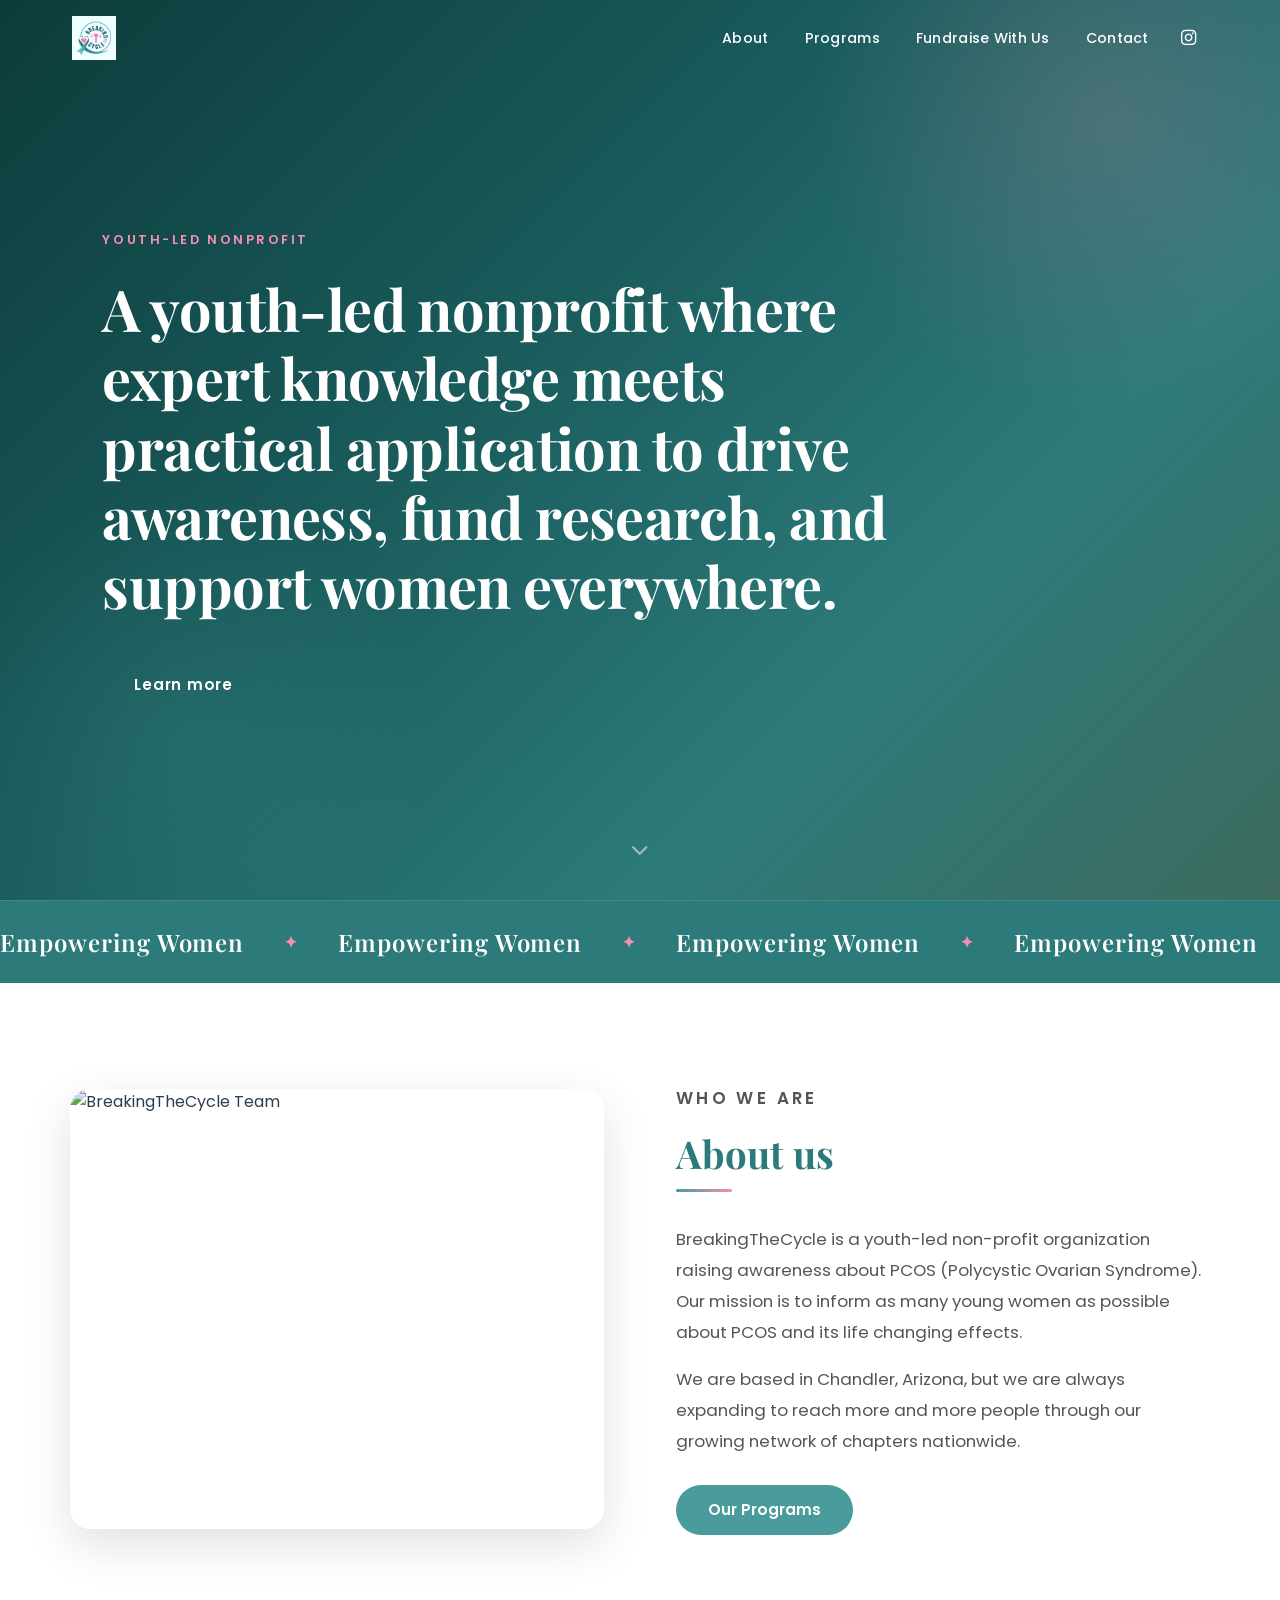
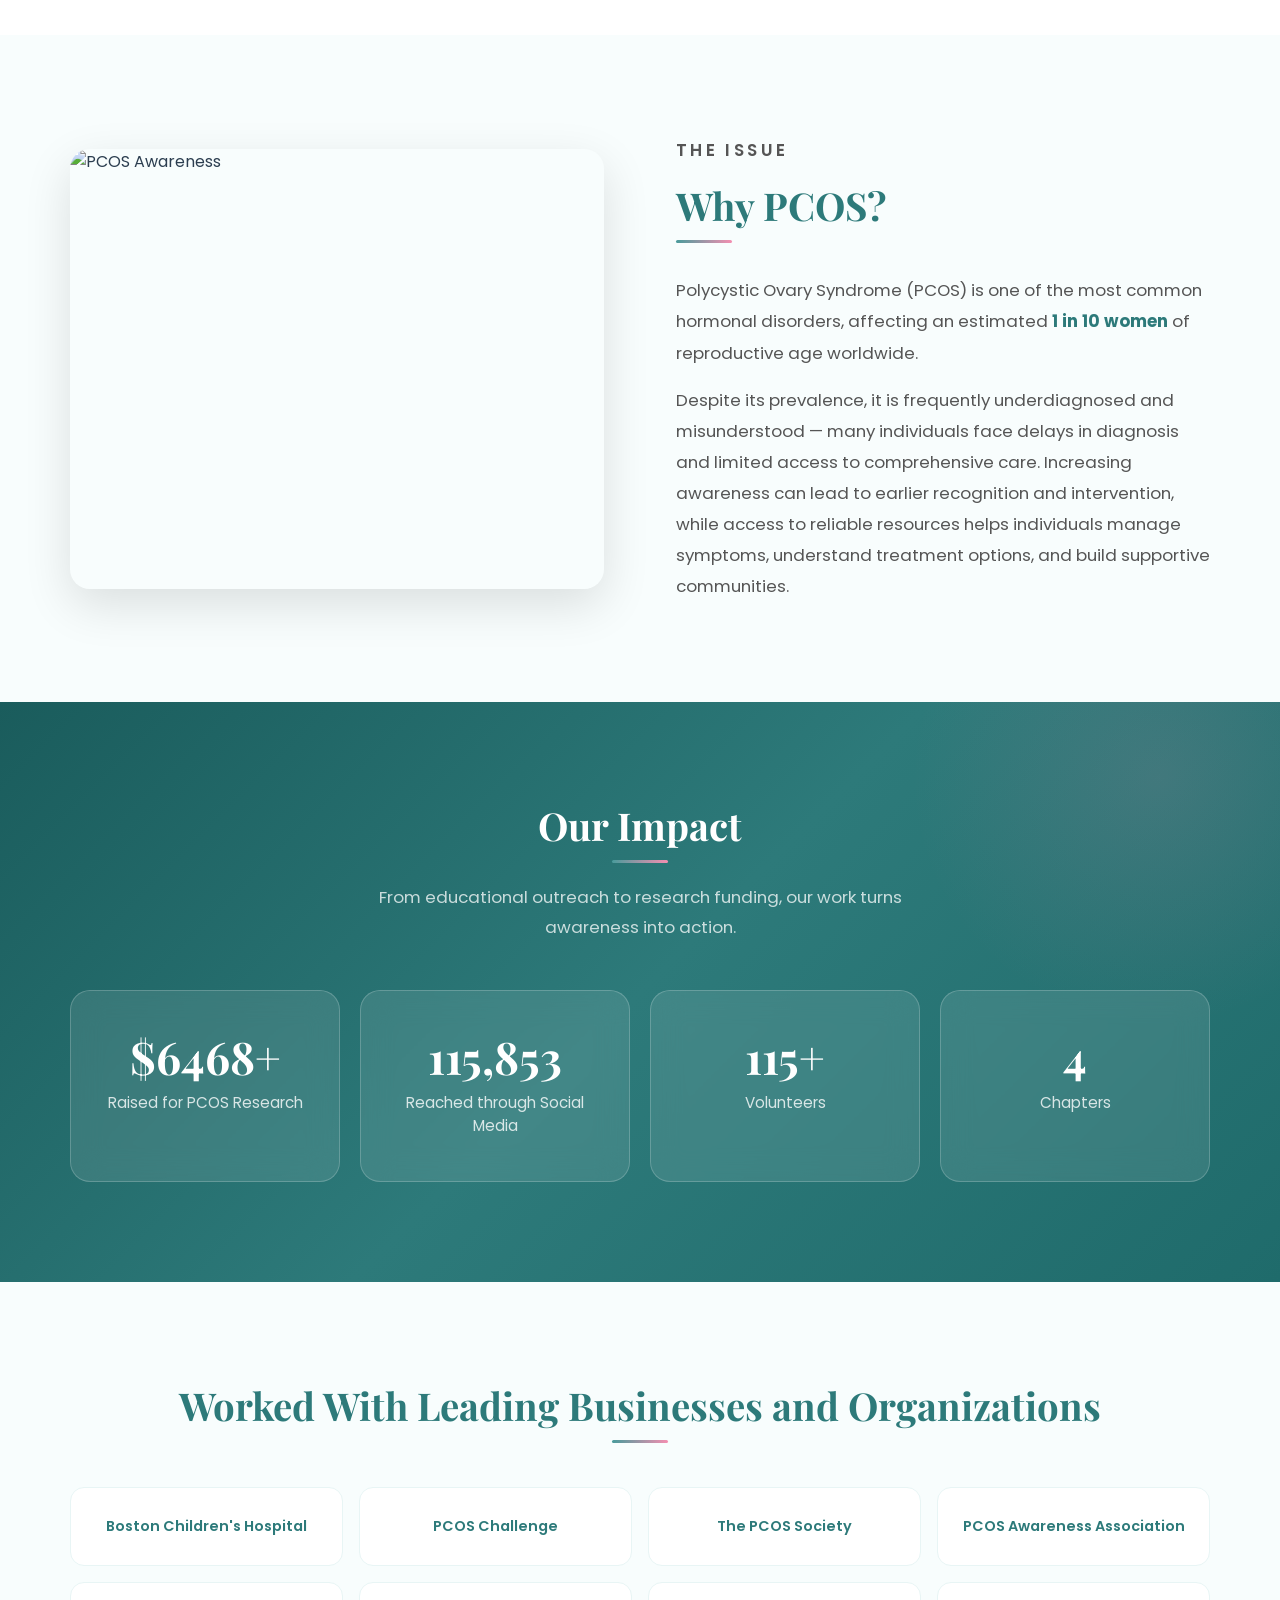
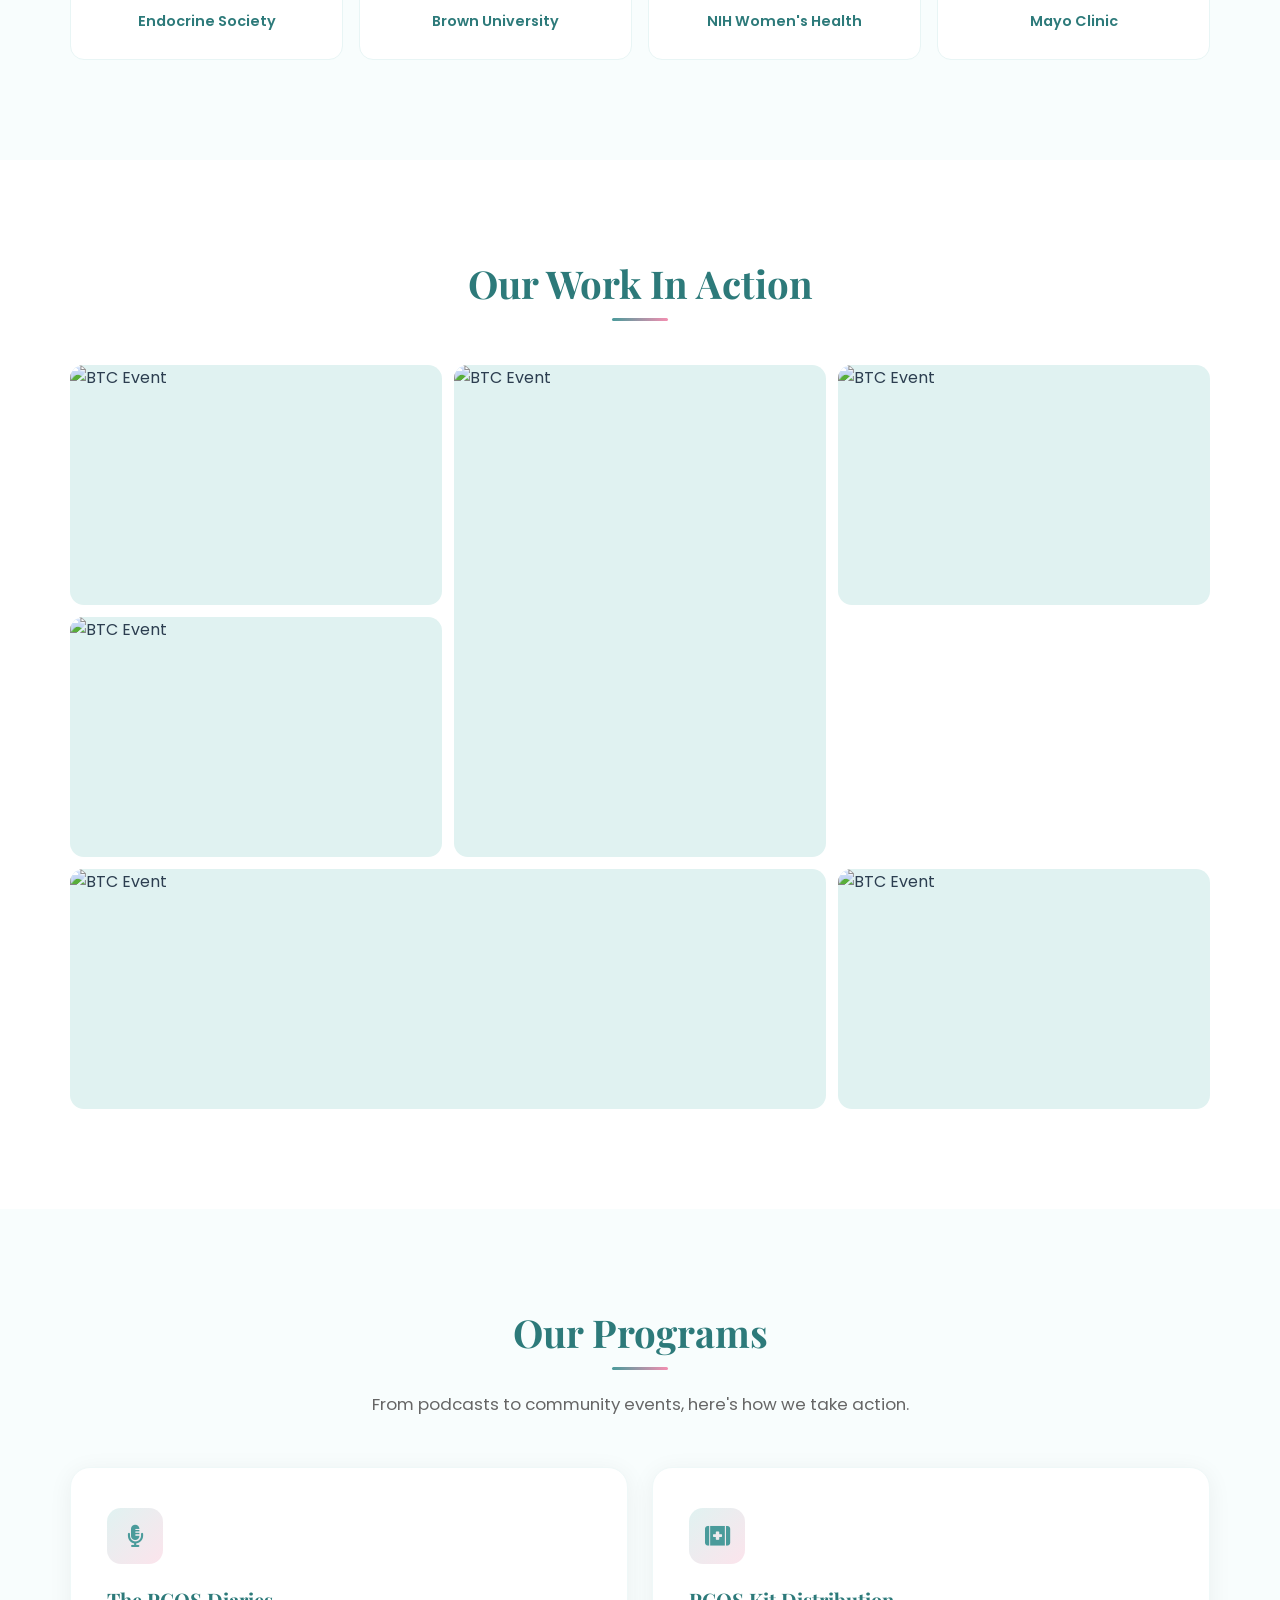
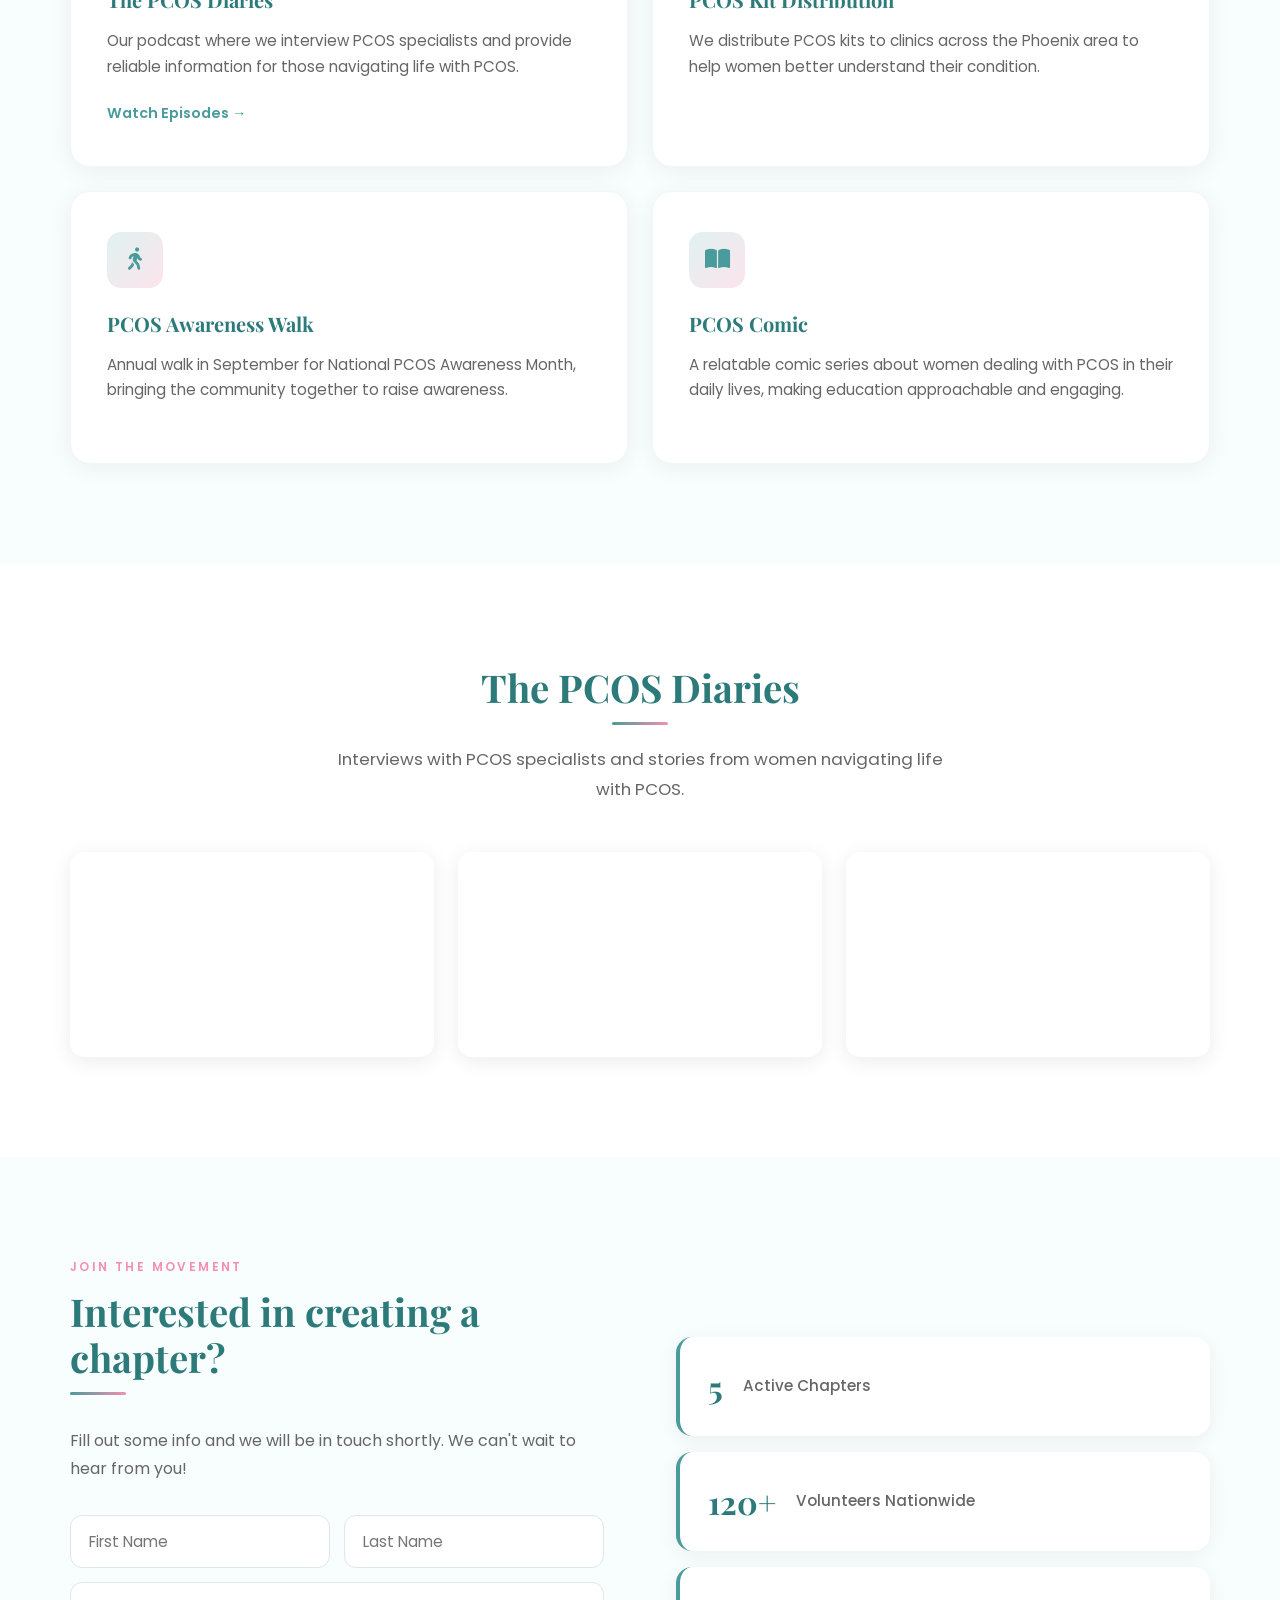
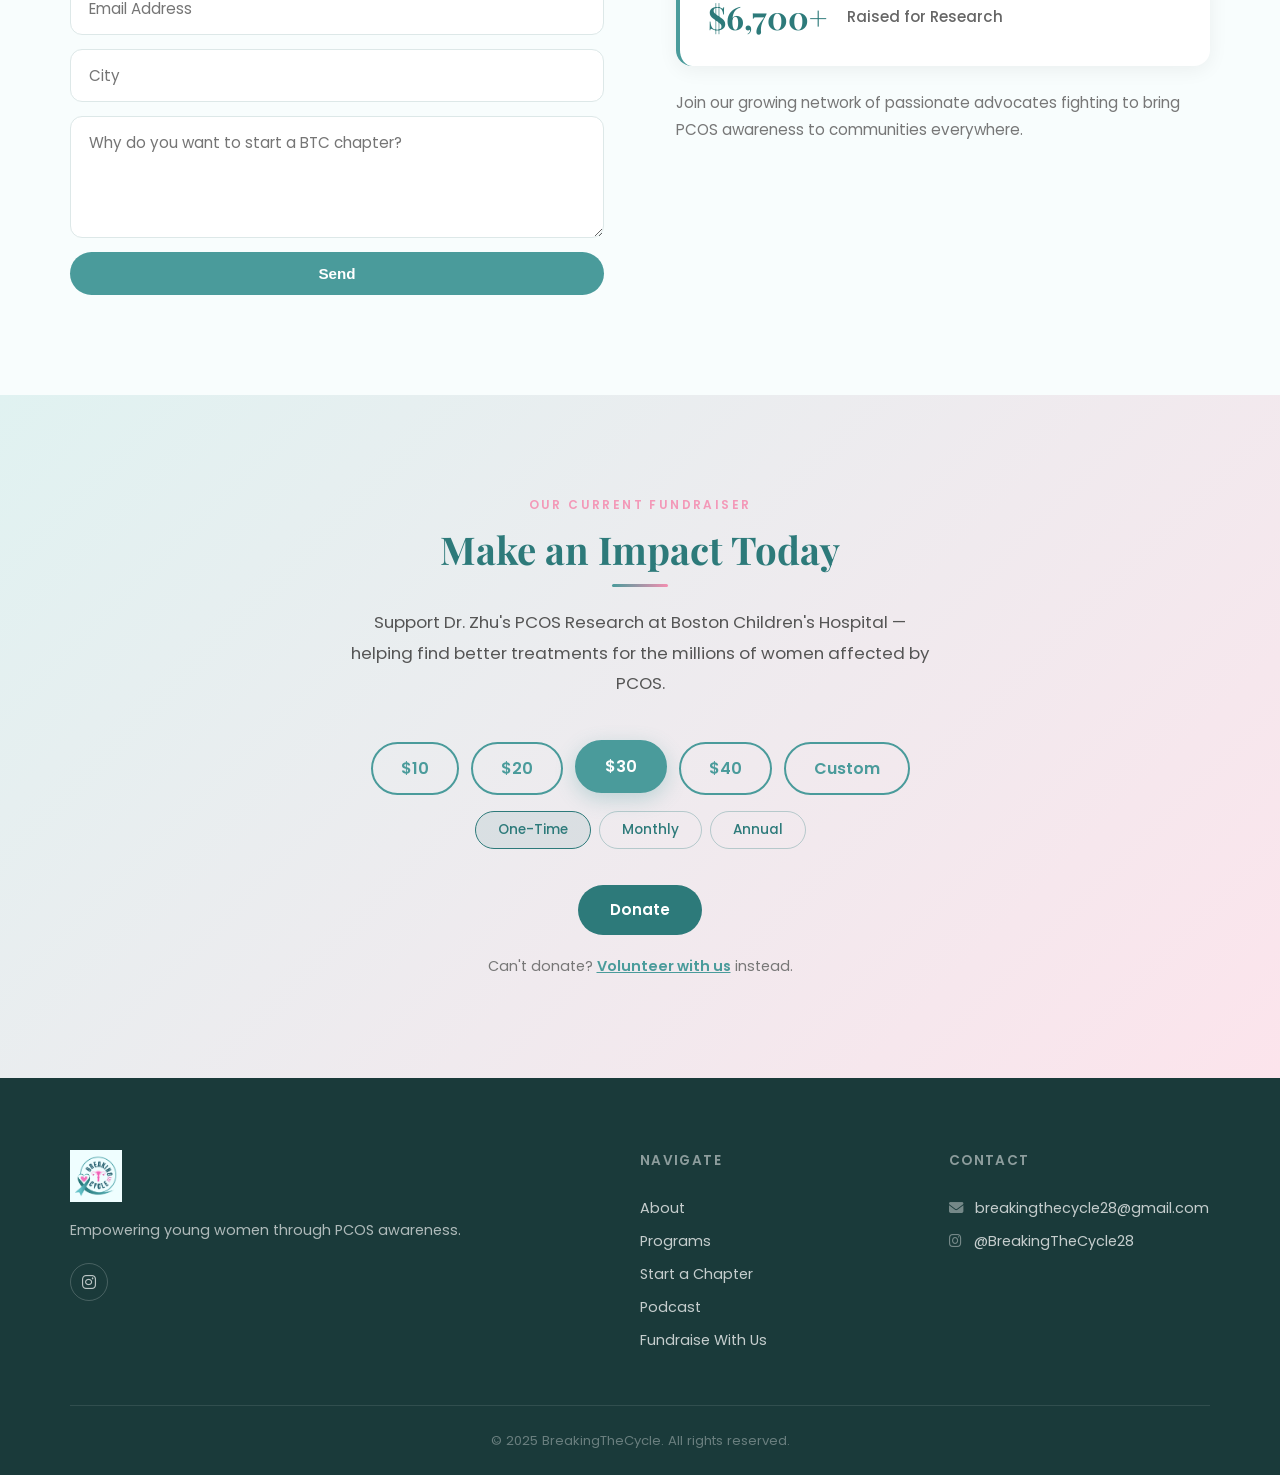
==== index.html @ b0141e6f "Add files via upload" ====
<!DOCTYPE html>
<html lang="en">
<head>
    <meta charset="utf-8">
    <meta name="viewport" content="width=device-width, initial-scale=1.0">
    <title>BreakingTheCycle | PCOS Awareness Nonprofit</title>
    <link rel="stylesheet" href="style.css">
    <link href="https://fonts.googleapis.com/css2?family=Poppins:wght@300;400;500;600;700&family=Playfair+Display:ital,wght@0,400;0,600;0,700;1,400&display=swap" rel="stylesheet">
    <link rel="stylesheet" href="https://cdnjs.cloudflare.com/ajax/libs/font-awesome/6.5.0/css/all.min.css">
</head>

<body>

    <!-- Navigation -->
    <nav class="navbar" id="navbar">
        <div class="nav-container">
            <a href="#home" class="nav-logo">
                <img src="logo.png" alt="BreakingTheCycle Logo">
            </a>
            <button class="hamburger" id="hamburger" aria-label="Toggle navigation">
                <span></span>
                <span></span>
                <span></span>
            </button>
            <ul class="nav-menu" id="nav-menu">
                <li><a href="#about" class="nav-link">About</a></li>
                <li><a href="#programs" class="nav-link">Programs</a></li>
                <li><a href="#donate" class="nav-link">Fundraise With Us</a></li>
                <li><a href="#contact" class="nav-link">Contact</a></li>
                <li><a href="https://www.instagram.com/breakingthecycle28" target="_blank" rel="noopener" class="nav-link nav-icon-link"><i class="fa-brands fa-instagram"></i></a></li>
            </ul>
        </div>
    </nav>

    <!-- Hero Section -->
    <section id="home" class="hero">
        <div class="hero-overlay"></div>
        <div class="hero-content">
            <p class="hero-eyebrow">Youth-Led Nonprofit</p>
            <h1 class="hero-headline">A youth-led nonprofit where expert knowledge meets practical application to drive awareness, fund research, and support women everywhere.</h1>
            <a href="#about" class="btn btn-hero">Learn more</a>
        </div>
        <div class="hero-scroll-indicator">
            <i class="fa-solid fa-chevron-down"></i>
        </div>
    </section>

    <!-- Marquee -->
    <div class="marquee-section">
        <div class="marquee-track">
            <span>Empowering Women</span>
            <span class="marquee-dot">✦</span>
            <span>Empowering Women</span>
            <span class="marquee-dot">✦</span>
            <span>Empowering Women</span>
            <span class="marquee-dot">✦</span>
            <span>Empowering Women</span>
            <span class="marquee-dot">✦</span>
            <span>Empowering Women</span>
            <span class="marquee-dot">✦</span>
            <span>Empowering Women</span>
            <span class="marquee-dot">✦</span>
            <!-- Duplicate for seamless loop -->
            <span aria-hidden="true">Empowering Women</span>
            <span class="marquee-dot" aria-hidden="true">✦</span>
            <span aria-hidden="true">Empowering Women</span>
            <span class="marquee-dot" aria-hidden="true">✦</span>
            <span aria-hidden="true">Empowering Women</span>
            <span class="marquee-dot" aria-hidden="true">✦</span>
            <span aria-hidden="true">Empowering Women</span>
            <span class="marquee-dot" aria-hidden="true">✦</span>
            <span aria-hidden="true">Empowering Women</span>
            <span class="marquee-dot" aria-hidden="true">✦</span>
            <span aria-hidden="true">Empowering Women</span>
            <span class="marquee-dot" aria-hidden="true">✦</span>
        </div>
    </div>

    <!-- About Section -->
    <section id="about" class="section two-col-section">
        <div class="section-container">
            <div class="two-col-grid">
                <div class="two-col-image">
                    <img src="stbl.jpg" alt="BreakingTheCycle Team">
                </div>
                <div class="two-col-text">
                    <p class="section-eyebrow">Who We Are</p>
                    <h2 class="section-title left-align">About us</h2>
                    <div class="section-line left-align"></div>
                    <p>BreakingTheCycle is a youth-led non-profit organization raising awareness about PCOS (Polycystic Ovarian Syndrome). Our mission is to inform as many young women as possible about PCOS and its life changing effects.</p>
                    <p>We are based in Chandler, Arizona, but we are always expanding to reach more and more people through our growing network of chapters nationwide.</p>
                    <a href="#programs" class="btn btn-primary" style="margin-top: 28px; display: inline-block;">Our Programs</a>
                </div>
            </div>
        </div>
    </section>

    <!-- Why PCOS Section -->
    <section id="why-pcos" class="section two-col-section section-alt">
        <div class="section-container">
            <div class="two-col-grid reverse">
                <div class="two-col-text">
                    <p class="section-eyebrow">The Issue</p>
                    <h2 class="section-title left-align">Why PCOS?</h2>
                    <div class="section-line left-align"></div>
                    <p>Polycystic Ovary Syndrome (PCOS) is one of the most common hormonal disorders, affecting an estimated <strong>1 in 10 women</strong> of reproductive age worldwide.</p>
                    <p>Despite its prevalence, it is frequently underdiagnosed and misunderstood — many individuals face delays in diagnosis and limited access to comprehensive care. Increasing awareness can lead to earlier recognition and intervention, while access to reliable resources helps individuals manage symptoms, understand treatment options, and build supportive communities.</p>
                </div>
                <div class="two-col-image">
                    <img src="stbl.jpg" alt="PCOS Awareness">
                </div>
            </div>
        </div>
    </section>

    <!-- Impact Section -->
    <section id="impact" class="section impact-section">
        <div class="section-container">
            <h2 class="section-title">Our Impact</h2>
            <div class="section-line"></div>
            <p class="section-subtitle">From educational outreach to research funding, our work turns awareness into action.</p>
            <div class="impact-grid">
                <div class="impact-card">
                    <div class="impact-number" data-target="6700" data-prefix="$" data-suffix="+">$0+</div>
                    <p>Raised for PCOS Research</p>
                </div>
                <div class="impact-card">
                    <div class="impact-number" data-target="120000" data-comma="true">0</div>
                    <p>Reached through Social Media</p>
                </div>
                <div class="impact-card">
                    <div class="impact-number" data-target="120" data-suffix="+">0+</div>
                    <p>Volunteers</p>
                </div>
                <div class="impact-card">
                    <div class="impact-number" data-target="5">0</div>
                    <p>Chapters</p>
                </div>
            </div>
        </div>
    </section>

    <!-- Partners Section -->
    <section id="partners" class="section section-alt">
        <div class="section-container">
            <h2 class="section-title">Worked With Leading Businesses and Organizations</h2>
            <div class="section-line"></div>
            <div class="partners-grid">
                <div class="partner-card">Boston Children's Hospital</div>
                <div class="partner-card">PCOS Challenge</div>
                <div class="partner-card">The PCOS Society</div>
                <div class="partner-card">PCOS Awareness Association</div>
                <div class="partner-card">Endocrine Society</div>
                <div class="partner-card">Brown University</div>
                <div class="partner-card">NIH Women's Health</div>
                <div class="partner-card">Mayo Clinic</div>
            </div>
        </div>
    </section>

    <!-- Gallery Section -->
    <section id="gallery" class="section">
        <div class="section-container">
            <h2 class="section-title">Our Work In Action</h2>
            <div class="section-line"></div>
            <div class="gallery-grid">
                <div class="gallery-item"><img src="stbl.jpg" alt="BTC Event"></div>
                <div class="gallery-item tall"><img src="stbl.jpg" alt="BTC Event"></div>
                <div class="gallery-item"><img src="stbl.jpg" alt="BTC Event"></div>
                <div class="gallery-item"><img src="stbl.jpg" alt="BTC Event"></div>
                <div class="gallery-item wide"><img src="stbl.jpg" alt="BTC Event"></div>
                <div class="gallery-item"><img src="stbl.jpg" alt="BTC Event"></div>
            </div>
        </div>
    </section>

    <!-- Programs Section -->
    <section id="programs" class="section section-alt">
        <div class="section-container">
            <h2 class="section-title">Our Programs</h2>
            <div class="section-line"></div>
            <p class="section-subtitle">From podcasts to community events, here's how we take action.</p>
            <div class="programs-grid">
                <div class="program-card">
                    <div class="program-icon"><i class="fa-solid fa-microphone-lines"></i></div>
                    <h3>The PCOS Diaries</h3>
                    <p>Our podcast where we interview PCOS specialists and provide reliable information for those navigating life with PCOS.</p>
                    <a href="#podcast" class="program-link">Watch Episodes →</a>
                </div>
                <div class="program-card">
                    <div class="program-icon"><i class="fa-solid fa-kit-medical"></i></div>
                    <h3>PCOS Kit Distribution</h3>
                    <p>We distribute PCOS kits to clinics across the Phoenix area to help women better understand their condition.</p>
                </div>
                <div class="program-card">
                    <div class="program-icon"><i class="fa-solid fa-person-walking"></i></div>
                    <h3>PCOS Awareness Walk</h3>
                    <p>Annual walk in September for National PCOS Awareness Month, bringing the community together to raise awareness.</p>
                </div>
                <div class="program-card">
                    <div class="program-icon"><i class="fa-solid fa-book-open"></i></div>
                    <h3>PCOS Comic</h3>
                    <p>A relatable comic series about women dealing with PCOS in their daily lives, making education approachable and engaging.</p>
                </div>
            </div>
        </div>
    </section>

    <!-- Podcast Section -->
    <section id="podcast" class="section">
        <div class="section-container">
            <h2 class="section-title">The PCOS Diaries</h2>
            <div class="section-line"></div>
            <p class="section-subtitle">Interviews with PCOS specialists and stories from women navigating life with PCOS.</p>
            <div class="podcast-grid">
                <div class="podcast-card">
                    <iframe src="https://www.youtube.com/embed/5lDBDg7c888" title="PCOS Diaries Episode 1" allow="accelerometer; autoplay; clipboard-write; encrypted-media; gyroscope; picture-in-picture" allowfullscreen></iframe>
                </div>
                <div class="podcast-card">
                    <iframe src="https://www.youtube.com/embed/5c15yQ5N_NQ" title="PCOS Diaries Episode 2" allow="accelerometer; autoplay; clipboard-write; encrypted-media; gyroscope; picture-in-picture" allowfullscreen></iframe>
                </div>
                <div class="podcast-card">
                    <iframe src="https://www.youtube.com/embed/fNRErykeidM" title="PCOS Diaries Episode 3" allow="accelerometer; autoplay; clipboard-write; encrypted-media; gyroscope; picture-in-picture" allowfullscreen></iframe>
                </div>
            </div>
        </div>
    </section>

    <!-- Chapter Signup Section -->
    <section id="chapters" class="section section-alt">
        <div class="section-container">
            <div class="chapter-grid">
                <div class="chapter-form-side">
                    <p class="section-eyebrow">Join the Movement</p>
                    <h2 class="section-title left-align">Interested in creating a chapter?</h2>
                    <div class="section-line left-align"></div>
                    <p class="chapter-sub">Fill out some info and we will be in touch shortly. We can't wait to hear from you!</p>
                    <form class="signup-form" id="chapter-form" onsubmit="handleFormSubmit(event)">
                        <div class="form-row">
                            <input type="text" placeholder="First Name" required>
                            <input type="text" placeholder="Last Name" required>
                        </div>
                        <input type="email" placeholder="Email Address" required>
                        <input type="text" placeholder="City" required>
                        <textarea placeholder="Why do you want to start a BTC chapter?" rows="4" required></textarea>
                        <button type="submit" class="btn btn-primary">Send</button>
                    </form>
                    <p class="form-success" id="form-success">Thank you! We'll be in touch soon.</p>
                </div>
                <div class="chapter-info-side">
                    <div class="chapter-stat-card">
                        <span class="chapter-num">5</span>
                        <span class="chapter-label">Active Chapters</span>
                    </div>
                    <div class="chapter-stat-card">
                        <span class="chapter-num">120+</span>
                        <span class="chapter-label">Volunteers Nationwide</span>
                    </div>
                    <div class="chapter-stat-card">
                        <span class="chapter-num">$6,700+</span>
                        <span class="chapter-label">Raised for Research</span>
                    </div>
                    <p class="chapter-desc">Join our growing network of passionate advocates fighting to bring PCOS awareness to communities everywhere.</p>
                </div>
            </div>
        </div>
    </section>

    <!-- Donate Section -->
    <section id="donate" class="section donate-section">
        <div class="section-container">
            <p class="section-eyebrow light">Our Current Fundraiser</p>
            <h2 class="section-title">Make an Impact Today</h2>
            <div class="section-line"></div>
            <p class="donate-text">Support Dr. Zhu's PCOS Research at Boston Children's Hospital — helping find better treatments for the millions of women affected by PCOS.</p>
            <div class="donate-amounts">
                <button class="amount-btn" onclick="selectAmount(this, 10)">$10</button>
                <button class="amount-btn" onclick="selectAmount(this, 20)">$20</button>
                <button class="amount-btn active" onclick="selectAmount(this, 30)">$30</button>
                <button class="amount-btn" onclick="selectAmount(this, 40)">$40</button>
                <button class="amount-btn" onclick="selectAmount(this, 'custom')">Custom</button>
            </div>
            <div class="donate-frequency">
                <button class="freq-btn active" onclick="selectFreq(this)">One-Time</button>
                <button class="freq-btn" onclick="selectFreq(this)">Monthly</button>
                <button class="freq-btn" onclick="selectFreq(this)">Annual</button>
            </div>
            <a href="mailto:breakingthecycle28@gmail.com?Subject=Donation%20Inquiry" class="btn btn-donate">Donate</a>
            <p class="donate-sub">Can't donate? <a href="mailto:breakingthecycle28@gmail.com?Subject=Volunteer%20Inquiry">Volunteer with us</a> instead.</p>
        </div>
    </section>

    <!-- Footer / Contact -->
    <footer class="footer" id="contact">
        <div class="footer-container">
            <div class="footer-brand">
                <img src="logo.png" alt="BreakingTheCycle Logo" class="footer-logo">
                <p>Empowering young women through PCOS awareness.</p>
                <div class="footer-social">
                    <a href="https://www.instagram.com/breakingthecycle28" target="_blank" rel="noopener" aria-label="Instagram"><i class="fa-brands fa-instagram"></i></a>
                </div>
            </div>
            <div class="footer-links">
                <h4>Navigate</h4>
                <a href="#about">About</a>
                <a href="#programs">Programs</a>
                <a href="#chapters">Start a Chapter</a>
                <a href="#podcast">Podcast</a>
                <a href="#donate">Fundraise With Us</a>
            </div>
            <div class="footer-contact">
                <h4>Contact</h4>
                <a href="mailto:breakingthecycle28@gmail.com"><i class="fa-solid fa-envelope"></i> breakingthecycle28@gmail.com</a>
                <a href="https://www.instagram.com/breakingthecycle28" target="_blank" rel="noopener"><i class="fa-brands fa-instagram"></i> @BreakingTheCycle28</a>
            </div>
        </div>
        <div class="footer-bottom">
            <p>&copy; 2025 BreakingTheCycle. All rights reserved.</p>
        </div>
    </footer>

    <script>
        // Mobile hamburger menu toggle
        const hamburger = document.getElementById('hamburger');
        const navMenu = document.getElementById('nav-menu');

        hamburger.addEventListener('click', () => {
            hamburger.classList.toggle('active');
            navMenu.classList.toggle('active');
        });

        document.querySelectorAll('.nav-link').forEach(link => {
            link.addEventListener('click', () => {
                hamburger.classList.remove('active');
                navMenu.classList.remove('active');
            });
        });

        // Sticky navbar on scroll
        window.addEventListener('scroll', () => {
            const navbar = document.getElementById('navbar');
            navbar.classList.toggle('scrolled', window.scrollY > 50);
        });

        // Smooth scroll
        document.querySelectorAll('a[href^="#"]').forEach(anchor => {
            anchor.addEventListener('click', function (e) {
                e.preventDefault();
                const target = document.querySelector(this.getAttribute('href'));
                if (target) target.scrollIntoView({ behavior: 'smooth', block: 'start' });
            });
        });

        // Scroll-reveal animation
        const observer = new IntersectionObserver((entries) => {
            entries.forEach(entry => {
                if (entry.isIntersecting) entry.target.classList.add('visible');
            });
        }, { threshold: 0.1, rootMargin: '0px 0px -50px 0px' });

        document.querySelectorAll('.section').forEach(section => observer.observe(section));

        // Count-up animation for impact numbers
        function animateCount(el) {
            const target = parseInt(el.dataset.target);
            const prefix = el.dataset.prefix || '';
            const suffix = el.dataset.suffix || '';
            const useComma = el.dataset.comma === 'true';
            const duration = 2000;
            const startTime = performance.now();

            function update(currentTime) {
                const elapsed = currentTime - startTime;
                const progress = Math.min(elapsed / duration, 1);
                const eased = 1 - Math.pow(1 - progress, 3);
                const current = Math.floor(eased * target);
                const display = useComma ? current.toLocaleString() : current;
                el.textContent = prefix + display + suffix;
                if (progress < 1) requestAnimationFrame(update);
            }

            requestAnimationFrame(update);
        }

        const impactObserver = new IntersectionObserver((entries) => {
            entries.forEach(entry => {
                if (entry.isIntersecting) {
                    entry.target.querySelectorAll('.impact-number[data-target]').forEach(el => animateCount(el));
                    impactObserver.unobserve(entry.target);
                }
            });
        }, { threshold: 0.3 });

        const impactSection = document.getElementById('impact');
        if (impactSection) impactObserver.observe(impactSection);

        // Donate amount selector
        function selectAmount(btn, amount) {
            document.querySelectorAll('.amount-btn').forEach(b => b.classList.remove('active'));
            btn.classList.add('active');
        }

        // Donate frequency selector
        function selectFreq(btn) {
            document.querySelectorAll('.freq-btn').forEach(b => b.classList.remove('active'));
            btn.classList.add('active');
        }

        // Chapter form submit
        function handleFormSubmit(e) {
            e.preventDefault();
            document.getElementById('chapter-form').style.display = 'none';
            document.getElementById('form-success').style.display = 'block';
        }
    </script>

</body>
</html>
---- style.css ----
/* ========================================
   Breaking the Cycle — PCOS Awareness
   Color Palette:
   - Teal:       #4A9B9B
   - Dark Teal:  #2D7A7A
   - Pink:       #F48FB1
   - Light Pink: #FCE4EC
   - Light Blue: #E0F2F1
   - White:      #FFFFFF
   - Dark Text:  #2C3E50
   ======================================== */

/* Reset & Base */
*, *::before, *::after {
    margin: 0;
    padding: 0;
    box-sizing: border-box;
}

html {
    scroll-behavior: smooth;
    scroll-padding-top: 70px;
}

body {
    font-family: 'Poppins', sans-serif;
    color: #2C3E50;
    line-height: 1.6;
    background-color: #FFFFFF;
    overflow-x: hidden;
}

img {
    max-width: 100%;
    height: auto;
    display: block;
}

a {
    text-decoration: none;
    color: inherit;
}

strong {
    color: #2D7A7A;
}

/* ========================================
   Navigation
   ======================================== */
.navbar {
    position: fixed;
    top: 0;
    left: 0;
    width: 100%;
    z-index: 1000;
    background: rgba(255, 255, 255, 0.0);
    transition: background 0.4s ease, box-shadow 0.4s ease;
}

.navbar.scrolled {
    background: rgba(255, 255, 255, 0.96);
    backdrop-filter: blur(12px);
    -webkit-backdrop-filter: blur(12px);
    box-shadow: 0 2px 24px rgba(0, 0, 0, 0.08);
}

.nav-container {
    max-width: 1200px;
    margin: 0 auto;
    display: flex;
    align-items: center;
    justify-content: space-between;
    padding: 16px 32px;
}

.nav-logo img {
    height: 44px;
    width: auto;
}

.nav-menu {
    display: flex;
    list-style: none;
    gap: 4px;
    align-items: center;
}

.nav-link {
    padding: 8px 16px;
    font-size: 0.88rem;
    font-weight: 500;
    color: #FFFFFF;
    border-radius: 8px;
    transition: color 0.3s ease, background 0.3s ease;
    letter-spacing: 0.02em;
}

.navbar.scrolled .nav-link {
    color: #2C3E50;
}

.nav-link:hover {
    color: #4A9B9B;
    background: rgba(74, 155, 155, 0.08);
}

.nav-icon-link {
    font-size: 1.1rem;
    padding: 8px 12px;
}

/* Hamburger */
.hamburger {
    display: none;
    background: none;
    border: none;
    cursor: pointer;
    padding: 8px;
    flex-direction: column;
    gap: 5px;
}

.hamburger span {
    display: block;
    width: 25px;
    height: 2px;
    background: #FFFFFF;
    border-radius: 3px;
    transition: transform 0.3s ease, opacity 0.3s ease, background 0.3s ease;
}

.navbar.scrolled .hamburger span {
    background: #2C3E50;
}

.hamburger.active span:nth-child(1) { transform: rotate(45deg) translate(5px, 5px); }
.hamburger.active span:nth-child(2) { opacity: 0; }
.hamburger.active span:nth-child(3) { transform: rotate(-45deg) translate(5px, -5px); }

/* ========================================
   Hero Section
   ======================================== */
.hero {
    min-height: 100vh;
    position: relative;
    display: flex;
    align-items: center;
    justify-content: flex-start;
    padding: 120px 8vw 80px;
    background:
        linear-gradient(135deg, #0d3b3b 0%, #1a5c5c 40%, #2D7A7A 70%, #3d6b5e 100%);
    overflow: hidden;
}

/* Decorative blobs */
.hero::before {
    content: '';
    position: absolute;
    top: -20%;
    right: -10%;
    width: 600px;
    height: 600px;
    border-radius: 50%;
    background: radial-gradient(circle, rgba(244, 143, 177, 0.18) 0%, transparent 70%);
    pointer-events: none;
}

.hero::after {
    content: '';
    position: absolute;
    bottom: -10%;
    left: -5%;
    width: 500px;
    height: 500px;
    border-radius: 50%;
    background: radial-gradient(circle, rgba(74, 155, 155, 0.2) 0%, transparent 70%);
    pointer-events: none;
}

.hero-overlay {
    display: none;
}

.hero-content {
    position: relative;
    z-index: 1;
    max-width: 820px;
}

.hero-eyebrow {
    font-size: 0.8rem;
    font-weight: 600;
    letter-spacing: 0.2em;
    text-transform: uppercase;
    color: #F48FB1;
    margin-bottom: 24px;
}

.hero-headline {
    font-family: 'Playfair Display', serif;
    font-size: clamp(2.2rem, 4.5vw, 4rem);
    font-weight: 700;
    color: #FFFFFF;
    line-height: 1.2;
    margin-bottom: 40px;
    letter-spacing: -0.01em;
}

.btn-hero {
    display: inline-block;
    padding: 14px 36px;
    background: transparent;
    color: #FFFFFF;
    border: 2px solid rgba(255, 255, 255, 0.6);
    border-radius: 40px;
    font-size: 0.95rem;
    font-weight: 500;
    letter-spacing: 0.05em;
    transition: all 0.3s ease;
}

.btn-hero:hover {
    background: rgba(255, 255, 255, 0.15);
    border-color: #FFFFFF;
    transform: translateY(-2px);
}

.hero-scroll-indicator {
    position: absolute;
    bottom: 36px;
    left: 50%;
    transform: translateX(-50%);
    color: rgba(255, 255, 255, 0.5);
    font-size: 1.1rem;
    animation: bounce 2s infinite;
    z-index: 1;
}

@keyframes bounce {
    0%, 100% { transform: translateX(-50%) translateY(0); }
    50% { transform: translateX(-50%) translateY(8px); }
}

/* ========================================
   Marquee
   ======================================== */
.marquee-section {
    background: #2D7A7A;
    overflow: hidden;
    padding: 22px 0;
    border-top: 1px solid rgba(255,255,255,0.1);
}

.marquee-track {
    display: flex;
    align-items: center;
    gap: 40px;
    white-space: nowrap;
    animation: marquee 25s linear infinite;
    width: max-content;
}

.marquee-track span {
    font-family: 'Playfair Display', serif;
    font-size: 1.5rem;
    font-weight: 600;
    color: #FFFFFF;
    letter-spacing: 0.04em;
}

.marquee-dot {
    color: #F48FB1 !important;
    font-size: 1rem !important;
}

@keyframes marquee {
    from { transform: translateX(0); }
    to { transform: translateX(-50%); }
}

/* ========================================
   Sections (General)
   ======================================== */
.section {
    padding: 100px 4vw;
    opacity: 0;
    transform: translateY(30px);
    transition: opacity 0.8s ease, transform 0.8s ease;
}

.section.visible {
    opacity: 1;
    transform: translateY(0);
}

.section-alt {
    background: #F8FDFD;
}

.section-container {
    max-width: 1140px;
    margin: 0 auto;
}

.section-eyebrow {
    font-size: 0.75rem;
    font-weight: 600;
    letter-spacing: 0.2em;
    text-transform: uppercase;
    color: #F48FB1;
    margin-bottom: 12px;
}

.section-eyebrow.light {
    color: rgba(244, 143, 177, 0.9);
}

.section-title {
    font-family: 'Playfair Display', serif;
    font-size: clamp(1.8rem, 3vw, 2.6rem);
    font-weight: 700;
    color: #2D7A7A;
    text-align: center;
    margin-bottom: 12px;
    line-height: 1.2;
}

.section-title.left-align {
    text-align: left;
}

.section-line {
    width: 56px;
    height: 3px;
    background: linear-gradient(90deg, #4A9B9B, #F48FB1);
    margin: 0 auto 44px;
    border-radius: 2px;
}

.section-line.left-align {
    margin: 0 0 32px;
}

.section-subtitle {
    text-align: center;
    font-size: 1.05rem;
    color: #666;
    max-width: 620px;
    margin: -24px auto 48px;
    line-height: 1.75;
}

/* ========================================
   Two-Column Layout
   ======================================== */
.two-col-grid {
    display: grid;
    grid-template-columns: 1fr 1fr;
    gap: 72px;
    align-items: center;
}

.two-col-grid.reverse {
    direction: rtl;
}

.two-col-grid.reverse > * {
    direction: ltr;
}

.two-col-image img {
    width: 100%;
    height: 440px;
    object-fit: cover;
    border-radius: 20px;
    box-shadow: 0 16px 48px rgba(0, 0, 0, 0.12);
}

.two-col-text p {
    font-size: 1.05rem;
    color: #555;
    line-height: 1.85;
    margin-bottom: 16px;
}

.two-col-text p:last-of-type {
    margin-bottom: 0;
}

/* ========================================
   Impact Section
   ======================================== */
.impact-section {
    background: linear-gradient(135deg, #1a5c5c 0%, #2D7A7A 50%, #1f6b6b 100%);
    position: relative;
    overflow: hidden;
}

.impact-section::before {
    content: '';
    position: absolute;
    top: -30%;
    right: -10%;
    width: 500px;
    height: 500px;
    border-radius: 50%;
    background: radial-gradient(circle, rgba(244, 143, 177, 0.12) 0%, transparent 70%);
    pointer-events: none;
}

.impact-section .section-title {
    color: #FFFFFF;
}

.impact-section .section-subtitle {
    color: rgba(255, 255, 255, 0.75);
}

.impact-grid {
    display: grid;
    grid-template-columns: repeat(4, 1fr);
    gap: 20px;
}

.impact-card {
    text-align: center;
    padding: 44px 28px;
    background: rgba(255, 255, 255, 0.1);
    backdrop-filter: blur(15px);
    -webkit-backdrop-filter: blur(15px);
    border: 1px solid rgba(255, 255, 255, 0.2);
    border-radius: 20px;
    transition: transform 0.3s ease, background 0.3s ease;
}

.impact-card:hover {
    transform: translateY(-6px);
    background: rgba(255, 255, 255, 0.16);
}

.impact-number {
    font-family: 'Playfair Display', serif;
    font-size: clamp(2.2rem, 3.5vw, 3.2rem);
    font-weight: 700;
    color: #FFFFFF;
    margin-bottom: 12px;
    line-height: 1;
}

.impact-card p {
    font-size: 0.95rem;
    color: rgba(255, 255, 255, 0.8);
    line-height: 1.5;
    font-weight: 400;
}

/* ========================================
   Partners Section
   ======================================== */
.partners-grid {
    display: grid;
    grid-template-columns: repeat(4, 1fr);
    gap: 16px;
}

.partner-card {
    background: #FFFFFF;
    border: 1px solid #E8F5F5;
    border-radius: 14px;
    padding: 28px 20px;
    text-align: center;
    font-size: 0.9rem;
    font-weight: 600;
    color: #2D7A7A;
    transition: transform 0.3s ease, box-shadow 0.3s ease, border-color 0.3s ease;
    line-height: 1.4;
}

.partner-card:hover {
    transform: translateY(-4px);
    box-shadow: 0 8px 28px rgba(45, 122, 122, 0.12);
    border-color: #4A9B9B;
}

/* ========================================
   Gallery Section
   ======================================== */
.gallery-grid {
    display: grid;
    grid-template-columns: repeat(3, 1fr);
    grid-auto-rows: 240px;
    gap: 12px;
}

.gallery-item {
    border-radius: 14px;
    overflow: hidden;
    background: #E0F2F1;
}

.gallery-item img {
    width: 100%;
    height: 100%;
    object-fit: cover;
    transition: transform 0.5s ease;
}

.gallery-item:hover img {
    transform: scale(1.05);
}

.gallery-item.tall {
    grid-row: span 2;
}

.gallery-item.wide {
    grid-column: span 2;
}

/* ========================================
   Programs Section
   ======================================== */
.programs-grid {
    display: grid;
    grid-template-columns: repeat(2, 1fr);
    gap: 24px;
}

.program-card {
    background: #FFFFFF;
    border-radius: 20px;
    padding: 40px 36px;
    box-shadow: 0 4px 24px rgba(0, 0, 0, 0.06);
    transition: transform 0.3s ease, box-shadow 0.3s ease;
    border: 1px solid #EFF8F8;
}

.program-card:hover {
    transform: translateY(-6px);
    box-shadow: 0 12px 36px rgba(45, 122, 122, 0.12);
}

.program-icon {
    width: 56px;
    height: 56px;
    border-radius: 14px;
    background: linear-gradient(135deg, #E0F2F1, #FCE4EC);
    display: flex;
    align-items: center;
    justify-content: center;
    font-size: 1.4rem;
    color: #4A9B9B;
    margin-bottom: 20px;
}

.program-card h3 {
    font-family: 'Playfair Display', serif;
    font-size: 1.25rem;
    font-weight: 700;
    color: #2D7A7A;
    margin-bottom: 12px;
}

.program-card p {
    font-size: 0.95rem;
    color: #666;
    line-height: 1.7;
    margin-bottom: 20px;
}

.program-link {
    font-size: 0.9rem;
    font-weight: 600;
    color: #4A9B9B;
    transition: color 0.2s ease;
}

.program-link:hover {
    color: #2D7A7A;
}

/* ========================================
   Podcast Section
   ======================================== */
.podcast-grid {
    display: grid;
    grid-template-columns: repeat(3, 1fr);
    gap: 24px;
}

.podcast-card {
    border-radius: 14px;
    overflow: hidden;
    box-shadow: 0 4px 20px rgba(0, 0, 0, 0.08);
    transition: transform 0.3s ease, box-shadow 0.3s ease;
}

.podcast-card:hover {
    transform: translateY(-4px);
    box-shadow: 0 10px 32px rgba(0, 0, 0, 0.14);
}

.podcast-card iframe {
    width: 100%;
    aspect-ratio: 16 / 9;
    display: block;
    border: none;
}

/* ========================================
   Chapter Signup Section
   ======================================== */
.chapter-grid {
    display: grid;
    grid-template-columns: 1fr 1fr;
    gap: 72px;
    align-items: start;
}

.chapter-sub {
    font-size: 1rem;
    color: #666;
    line-height: 1.75;
    margin-bottom: 32px;
}

.signup-form {
    display: flex;
    flex-direction: column;
    gap: 14px;
}

.form-row {
    display: grid;
    grid-template-columns: 1fr 1fr;
    gap: 14px;
}

.signup-form input,
.signup-form textarea {
    width: 100%;
    padding: 14px 18px;
    border: 1.5px solid #DDE8E8;
    border-radius: 12px;
    font-family: 'Poppins', sans-serif;
    font-size: 0.95rem;
    color: #2C3E50;
    background: #FFFFFF;
    transition: border-color 0.3s ease, box-shadow 0.3s ease;
    outline: none;
}

.signup-form input:focus,
.signup-form textarea:focus {
    border-color: #4A9B9B;
    box-shadow: 0 0 0 3px rgba(74, 155, 155, 0.12);
}

.signup-form textarea {
    resize: vertical;
    min-height: 110px;
}

.form-success {
    display: none;
    font-size: 1.05rem;
    color: #2D7A7A;
    font-weight: 600;
    padding: 20px;
    background: #E0F2F1;
    border-radius: 12px;
    text-align: center;
}

.chapter-info-side {
    display: flex;
    flex-direction: column;
    gap: 16px;
    padding-top: 80px;
}

.chapter-stat-card {
    background: #FFFFFF;
    border-radius: 16px;
    padding: 24px 28px;
    box-shadow: 0 4px 20px rgba(0, 0, 0, 0.06);
    border-left: 4px solid #4A9B9B;
    display: flex;
    align-items: center;
    gap: 20px;
}

.chapter-num {
    font-family: 'Playfair Display', serif;
    font-size: 2rem;
    font-weight: 700;
    color: #2D7A7A;
    white-space: nowrap;
}

.chapter-label {
    font-size: 0.95rem;
    color: #666;
    font-weight: 500;
}

.chapter-desc {
    font-size: 0.95rem;
    color: #777;
    line-height: 1.75;
    margin-top: 8px;
}

/* ========================================
   Donate Section
   ======================================== */
.donate-section {
    background: linear-gradient(135deg, #E0F2F1 0%, #FCE4EC 100%);
    text-align: center;
}

.donate-text {
    font-size: 1.05rem;
    color: #555;
    max-width: 580px;
    margin: -24px auto 44px;
    line-height: 1.8;
}

.donate-amounts {
    display: flex;
    gap: 12px;
    justify-content: center;
    flex-wrap: wrap;
    margin-bottom: 16px;
}

.amount-btn {
    padding: 12px 28px;
    border-radius: 40px;
    border: 2px solid #4A9B9B;
    background: transparent;
    color: #4A9B9B;
    font-family: 'Poppins', sans-serif;
    font-size: 1rem;
    font-weight: 600;
    cursor: pointer;
    transition: all 0.2s ease;
}

.amount-btn:hover,
.amount-btn.active {
    background: #4A9B9B;
    color: #FFFFFF;
    transform: translateY(-2px);
    box-shadow: 0 6px 20px rgba(74, 155, 155, 0.3);
}

.donate-frequency {
    display: flex;
    gap: 8px;
    justify-content: center;
    margin-bottom: 36px;
}

.freq-btn {
    padding: 8px 22px;
    border-radius: 40px;
    border: 1.5px solid rgba(45, 122, 122, 0.3);
    background: transparent;
    color: #2D7A7A;
    font-family: 'Poppins', sans-serif;
    font-size: 0.85rem;
    font-weight: 500;
    cursor: pointer;
    transition: all 0.2s ease;
}

.freq-btn:hover,
.freq-btn.active {
    background: rgba(45, 122, 122, 0.1);
    border-color: #2D7A7A;
}

.btn-donate {
    display: inline-block;
    padding: 16px 52px;
    background: #2D7A7A;
    color: #FFFFFF;
    border-radius: 40px;
    font-size: 1.05rem;
    font-weight: 600;
    transition: all 0.3s ease;
    margin-bottom: 20px;
}

.btn-donate:hover {
    background: #1a5c5c;
    transform: translateY(-3px);
    box-shadow: 0 8px 28px rgba(45, 122, 122, 0.35);
}

.donate-sub {
    font-size: 0.9rem;
    color: #777;
}

.donate-sub a {
    color: #4A9B9B;
    font-weight: 600;
    text-decoration: underline;
}

/* ========================================
   Buttons (General)
   ======================================== */
.btn {
    display: inline-block;
    padding: 13px 32px;
    border-radius: 40px;
    font-size: 0.95rem;
    font-weight: 600;
    cursor: pointer;
    transition: all 0.3s ease;
    border: none;
}

.btn-primary {
    background: #4A9B9B;
    color: #FFFFFF;
}

.btn-primary:hover {
    background: #2D7A7A;
    transform: translateY(-2px);
    box-shadow: 0 6px 20px rgba(74, 155, 155, 0.3);
}

/* ========================================
   Footer
   ======================================== */
.footer {
    background: #1a3a3a;
    color: #FFFFFF;
    padding: 72px 4vw 0;
}

.footer-container {
    max-width: 1140px;
    margin: 0 auto;
    display: grid;
    grid-template-columns: 2fr 1fr 1fr;
    gap: 48px;
    padding-bottom: 48px;
    border-bottom: 1px solid rgba(255, 255, 255, 0.1);
}

.footer-logo {
    height: 52px;
    width: auto;
    margin-bottom: 16px;
}

.footer-brand p {
    color: rgba(255, 255, 255, 0.65);
    font-size: 0.9rem;
    line-height: 1.7;
    margin-bottom: 20px;
}

.footer-social {
    display: flex;
    gap: 12px;
}

.footer-social a {
    width: 38px;
    height: 38px;
    border-radius: 50%;
    border: 1px solid rgba(255, 255, 255, 0.2);
    display: flex;
    align-items: center;
    justify-content: center;
    font-size: 1rem;
    color: rgba(255, 255, 255, 0.7);
    transition: all 0.3s ease;
}

.footer-social a:hover {
    background: #F48FB1;
    border-color: #F48FB1;
    color: #FFFFFF;
    transform: translateY(-2px);
}

.footer-links h4,
.footer-contact h4 {
    font-size: 0.85rem;
    font-weight: 600;
    letter-spacing: 0.1em;
    text-transform: uppercase;
    color: rgba(255, 255, 255, 0.5);
    margin-bottom: 20px;
}

.footer-links a,
.footer-contact a {
    display: block;
    color: rgba(255, 255, 255, 0.75);
    font-size: 0.9rem;
    padding: 5px 0;
    transition: color 0.3s ease;
}

.footer-links a:hover,
.footer-contact a:hover {
    color: #F48FB1;
}

.footer-contact a i {
    margin-right: 8px;
    color: rgba(255, 255, 255, 0.4);
}

.footer-bottom {
    max-width: 1140px;
    margin: 0 auto;
    text-align: center;
    padding: 24px 0;
    color: rgba(255, 255, 255, 0.35);
    font-size: 0.82rem;
}

/* ========================================
   Animations
   ======================================== */
@keyframes fadeInDown {
    from { opacity: 0; transform: translateY(-30px); }
    to { opacity: 1; transform: translateY(0); }
}

@keyframes fadeInUp {
    from { opacity: 0; transform: translateY(30px); }
    to { opacity: 1; transform: translateY(0); }
}

/* ========================================
   Responsive — Tablet (≤1024px)
   ======================================== */
@media (max-width: 1024px) {
    .two-col-grid {
        gap: 48px;
    }

    .impact-grid {
        grid-template-columns: repeat(2, 1fr);
    }

    .partners-grid {
        grid-template-columns: repeat(2, 1fr);
    }

    .gallery-grid {
        grid-template-columns: repeat(2, 1fr);
    }

    .gallery-item.wide {
        grid-column: span 1;
    }

    .footer-container {
        grid-template-columns: 1fr 1fr;
    }
}

/* ========================================
   Responsive — Mobile (≤768px)
   ======================================== */
@media (max-width: 768px) {
    .hamburger {
        display: flex;
    }

    .nav-menu {
        position: fixed;
        top: 76px;
        left: 0;
        right: 0;
        background: rgba(255, 255, 255, 0.98);
        backdrop-filter: blur(12px);
        -webkit-backdrop-filter: blur(12px);
        flex-direction: column;
        padding: 16px 24px 24px;
        gap: 4px;
        box-shadow: 0 12px 36px rgba(0, 0, 0, 0.1);
        transform: translateY(-120%);
        transition: transform 0.35s cubic-bezier(0.4, 0, 0.2, 1);
    }

    .nav-menu.active {
        transform: translateY(0);
    }

    .nav-link {
        color: #2C3E50 !important;
        padding: 12px 16px;
        width: 100%;
        text-align: center;
        border-radius: 10px;
    }

    .hero {
        padding: 120px 6vw 80px;
        justify-content: center;
        text-align: center;
    }

    .hero-headline {
        font-size: clamp(1.8rem, 6vw, 2.6rem);
    }

    .two-col-grid,
    .two-col-grid.reverse {
        grid-template-columns: 1fr;
        direction: ltr;
        gap: 36px;
    }

    .two-col-image img {
        height: 280px;
    }

    .section-title.left-align {
        text-align: center;
    }

    .section-line.left-align {
        margin: 0 auto 32px;
    }

    .section-eyebrow {
        text-align: center;
    }

    .two-col-text {
        text-align: center;
    }

    .two-col-text .btn {
        display: block;
        width: fit-content;
        margin-left: auto;
        margin-right: auto;
    }

    .impact-grid {
        grid-template-columns: repeat(2, 1fr);
        gap: 16px;
    }

    .partners-grid {
        grid-template-columns: repeat(2, 1fr);
    }

    .gallery-grid {
        grid-template-columns: 1fr 1fr;
        grid-auto-rows: 180px;
    }

    .gallery-item.tall {
        grid-row: span 1;
    }

    .programs-grid {
        grid-template-columns: 1fr;
    }

    .podcast-grid {
        grid-template-columns: 1fr;
        gap: 20px;
    }

    .chapter-grid {
        grid-template-columns: 1fr;
        gap: 40px;
    }

    .chapter-info-side {
        padding-top: 0;
    }

    .donate-amounts {
        gap: 10px;
    }

    .section {
        padding: 72px 5vw;
    }

    .footer-container {
        grid-template-columns: 1fr;
        text-align: center;
        gap: 32px;
    }

    .footer-logo {
        margin: 0 auto 16px;
    }

    .footer-social {
        justify-content: center;
    }
}

/* ========================================
   Responsive — Small Mobile (≤480px)
   ======================================== */
@media (max-width: 480px) {
    .hero-headline {
        font-size: 1.7rem;
    }

    .impact-grid {
        grid-template-columns: 1fr;
    }

    .partners-grid {
        grid-template-columns: 1fr;
    }

    .gallery-grid {
        grid-template-columns: 1fr;
        grid-auto-rows: 220px;
    }

    .gallery-item.tall,
    .gallery-item.wide {
        grid-row: span 1;
        grid-column: span 1;
    }

    .form-row {
        grid-template-columns: 1fr;
    }

    .donate-amounts {
        flex-direction: row;
        justify-content: center;
    }

    .amount-btn {
        padding: 10px 18px;
        font-size: 0.9rem;
    }
}
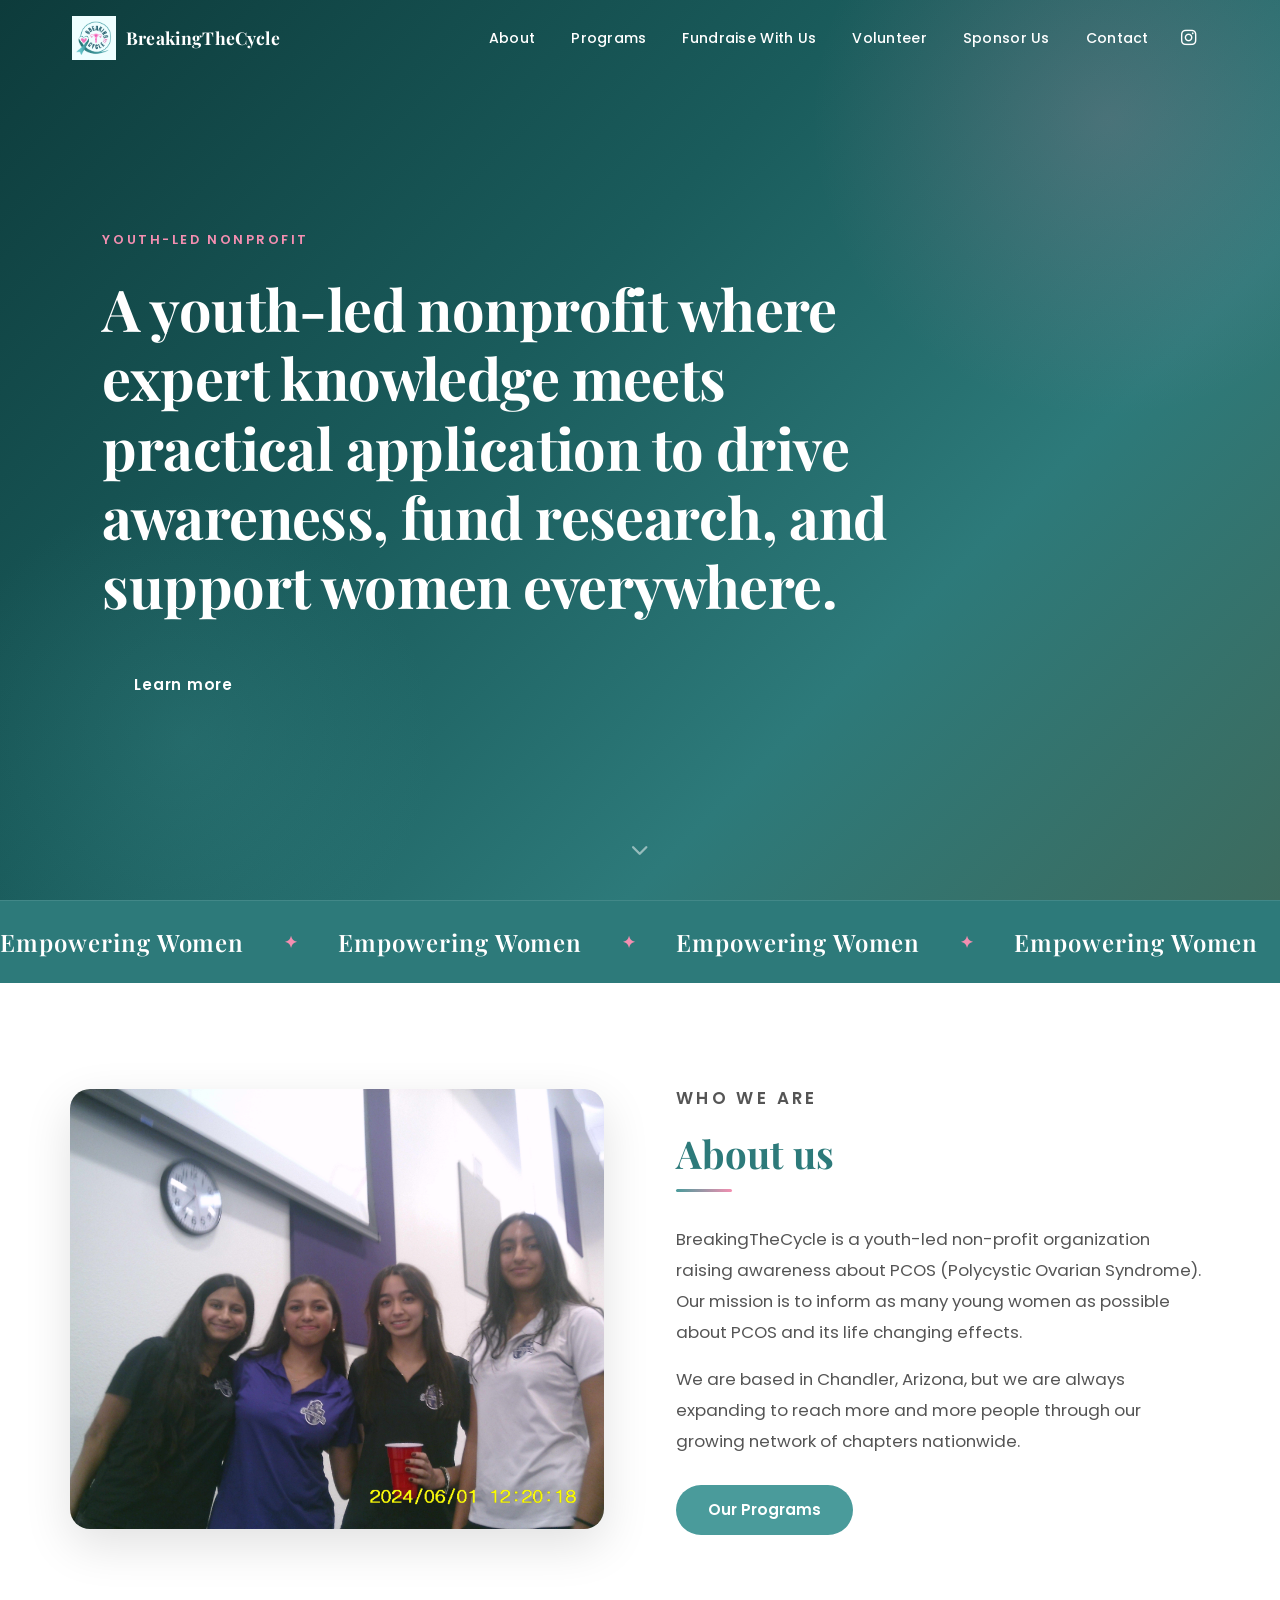
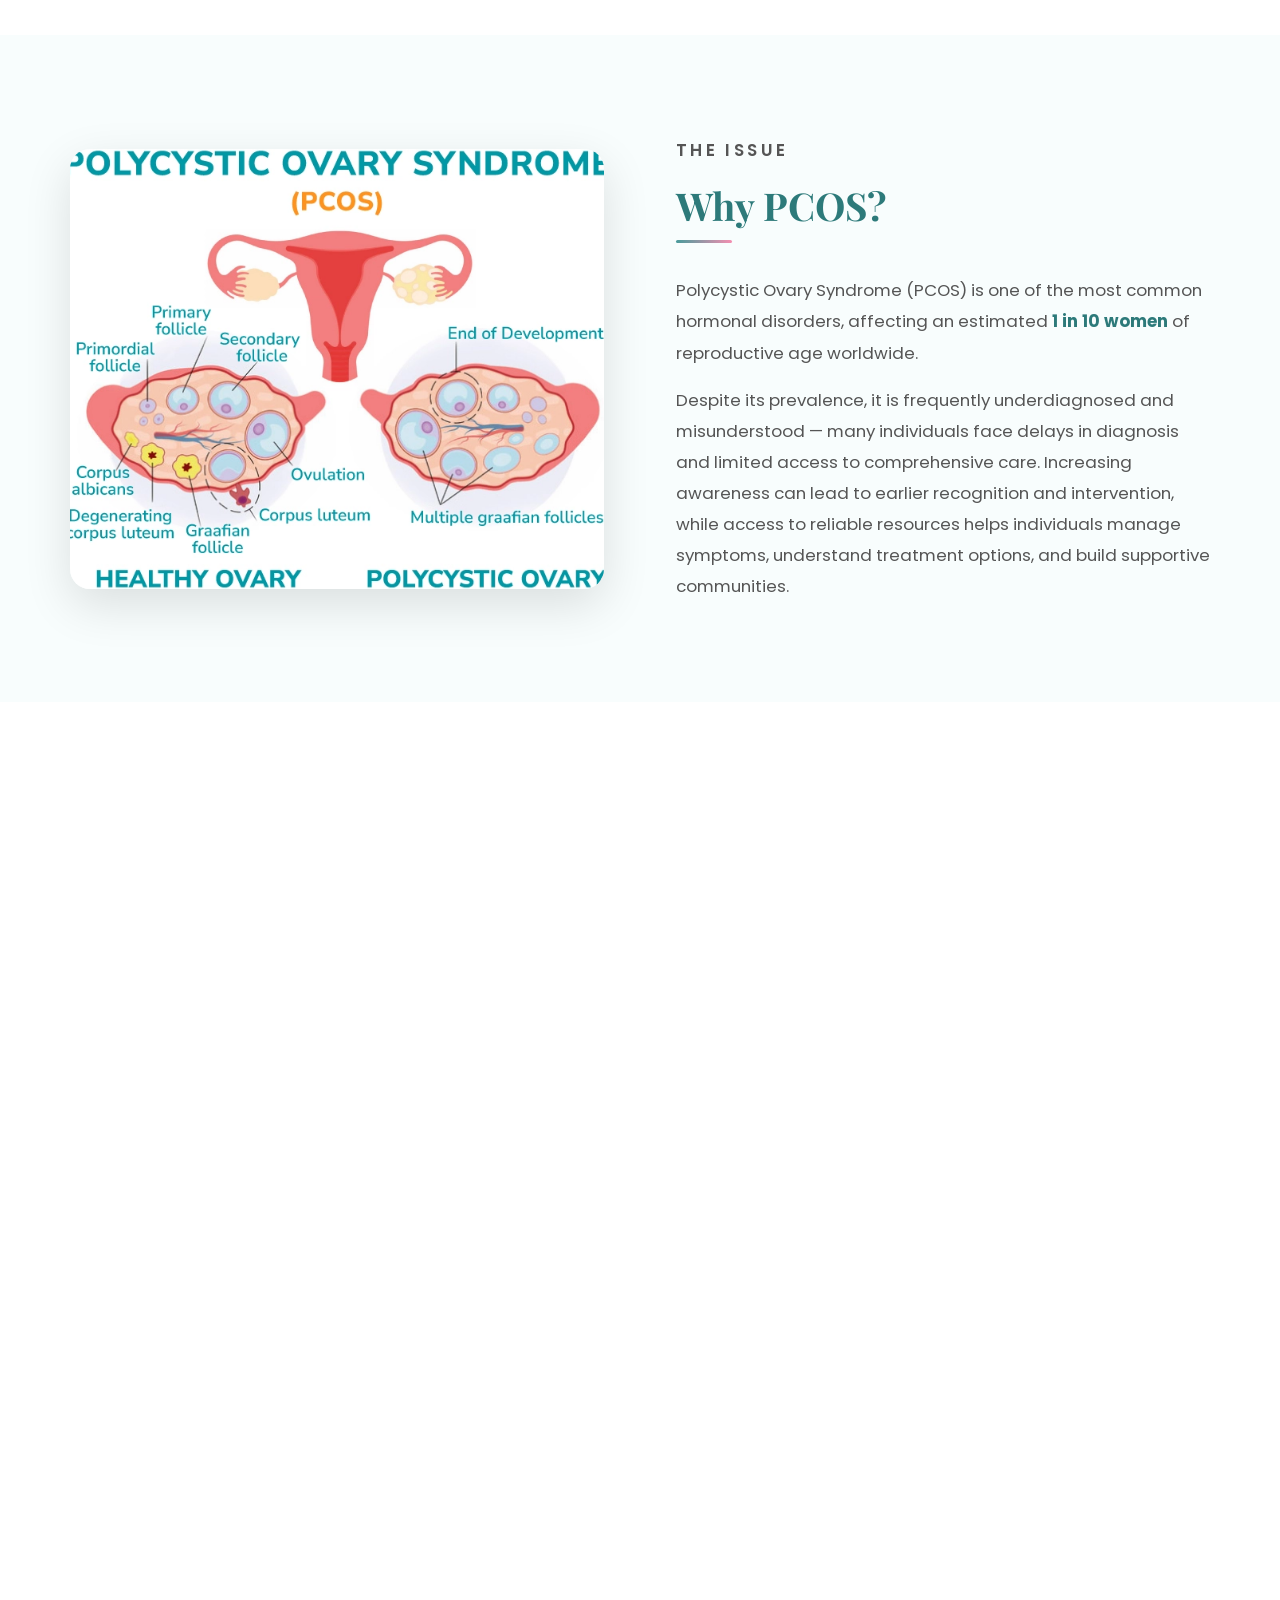
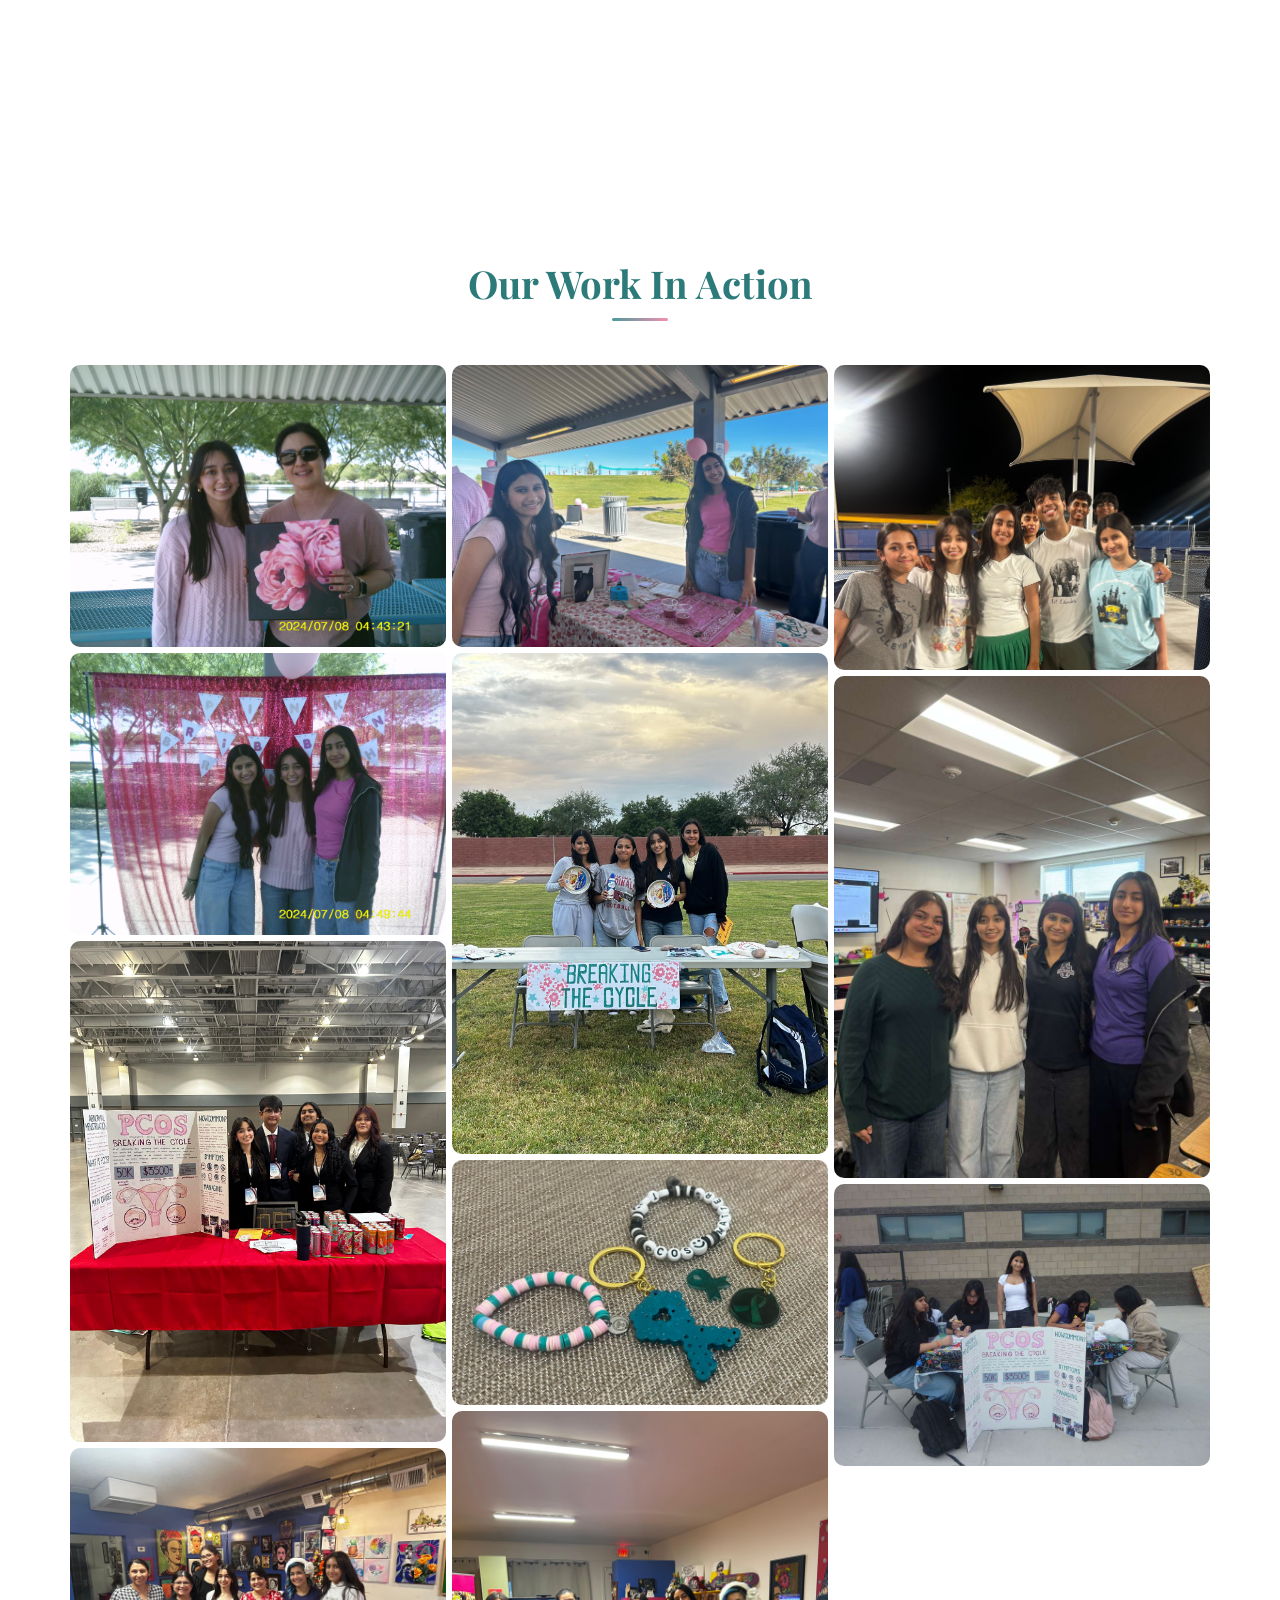
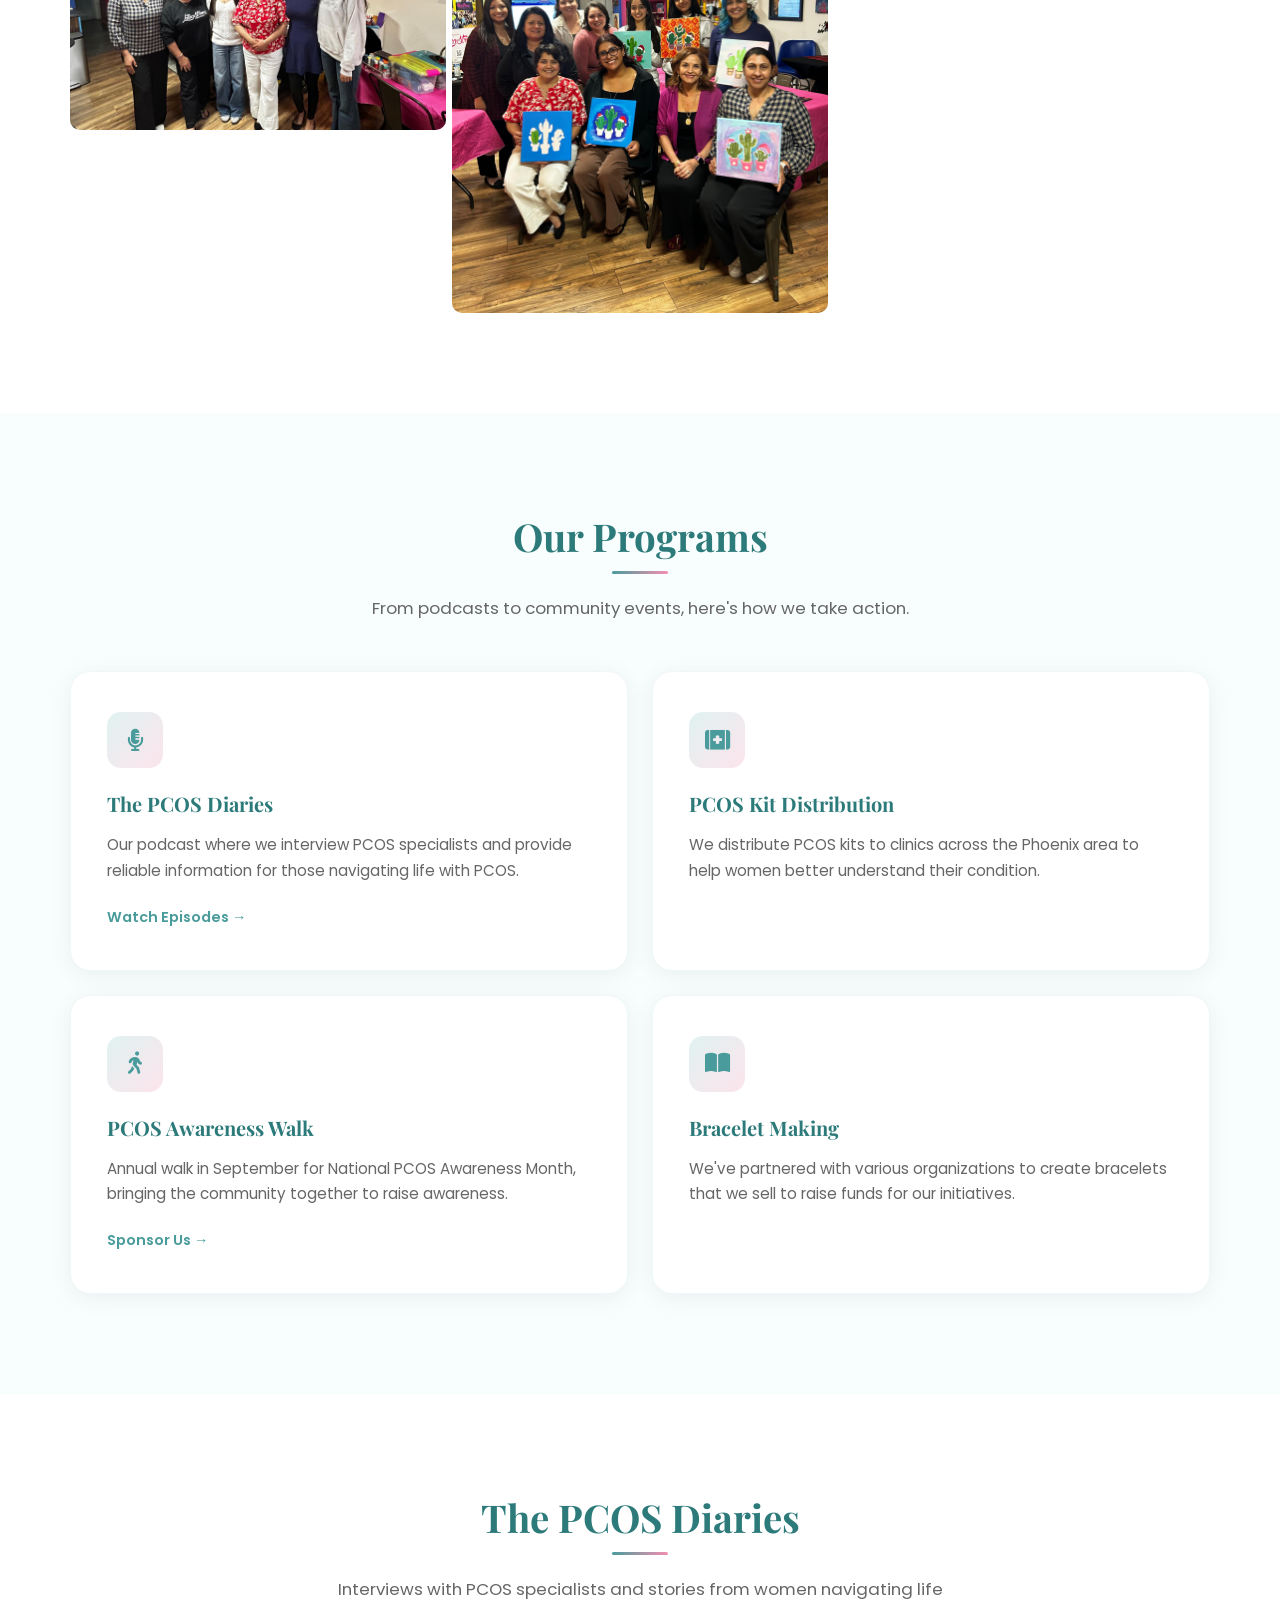
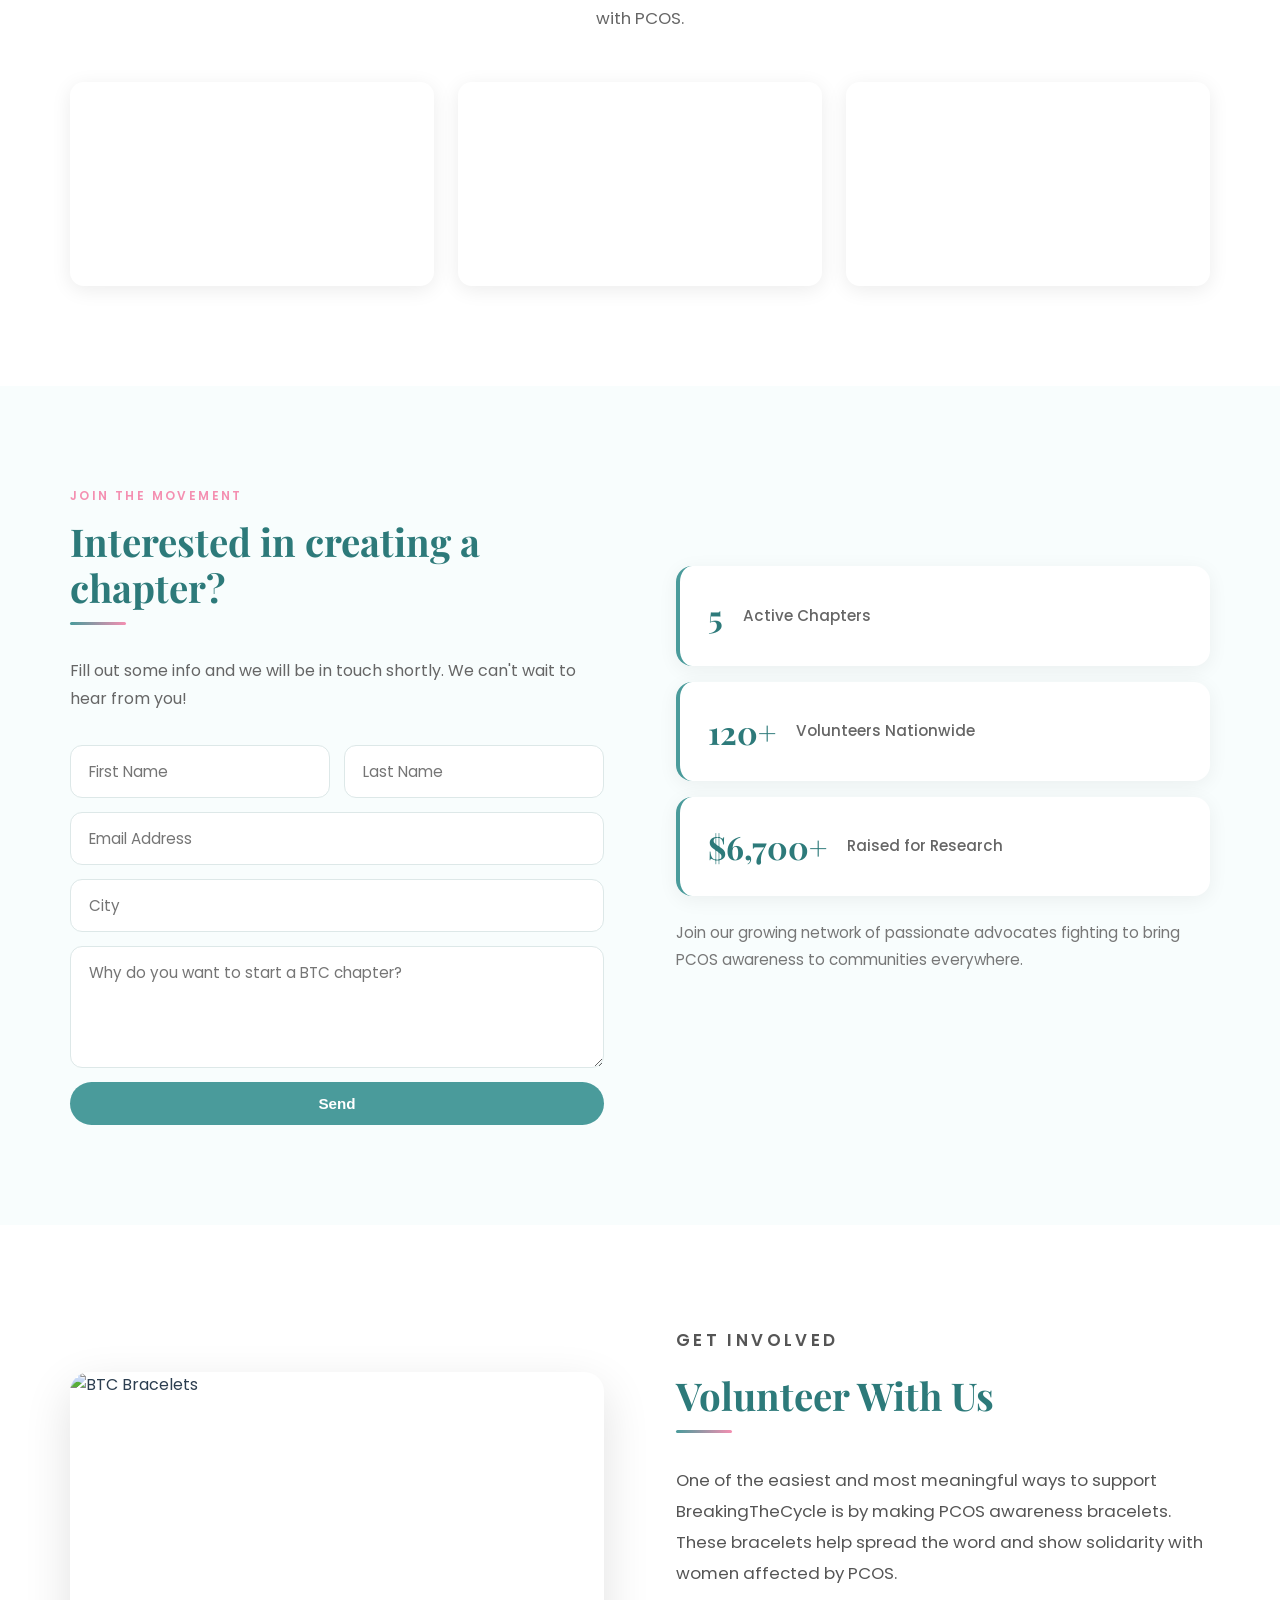
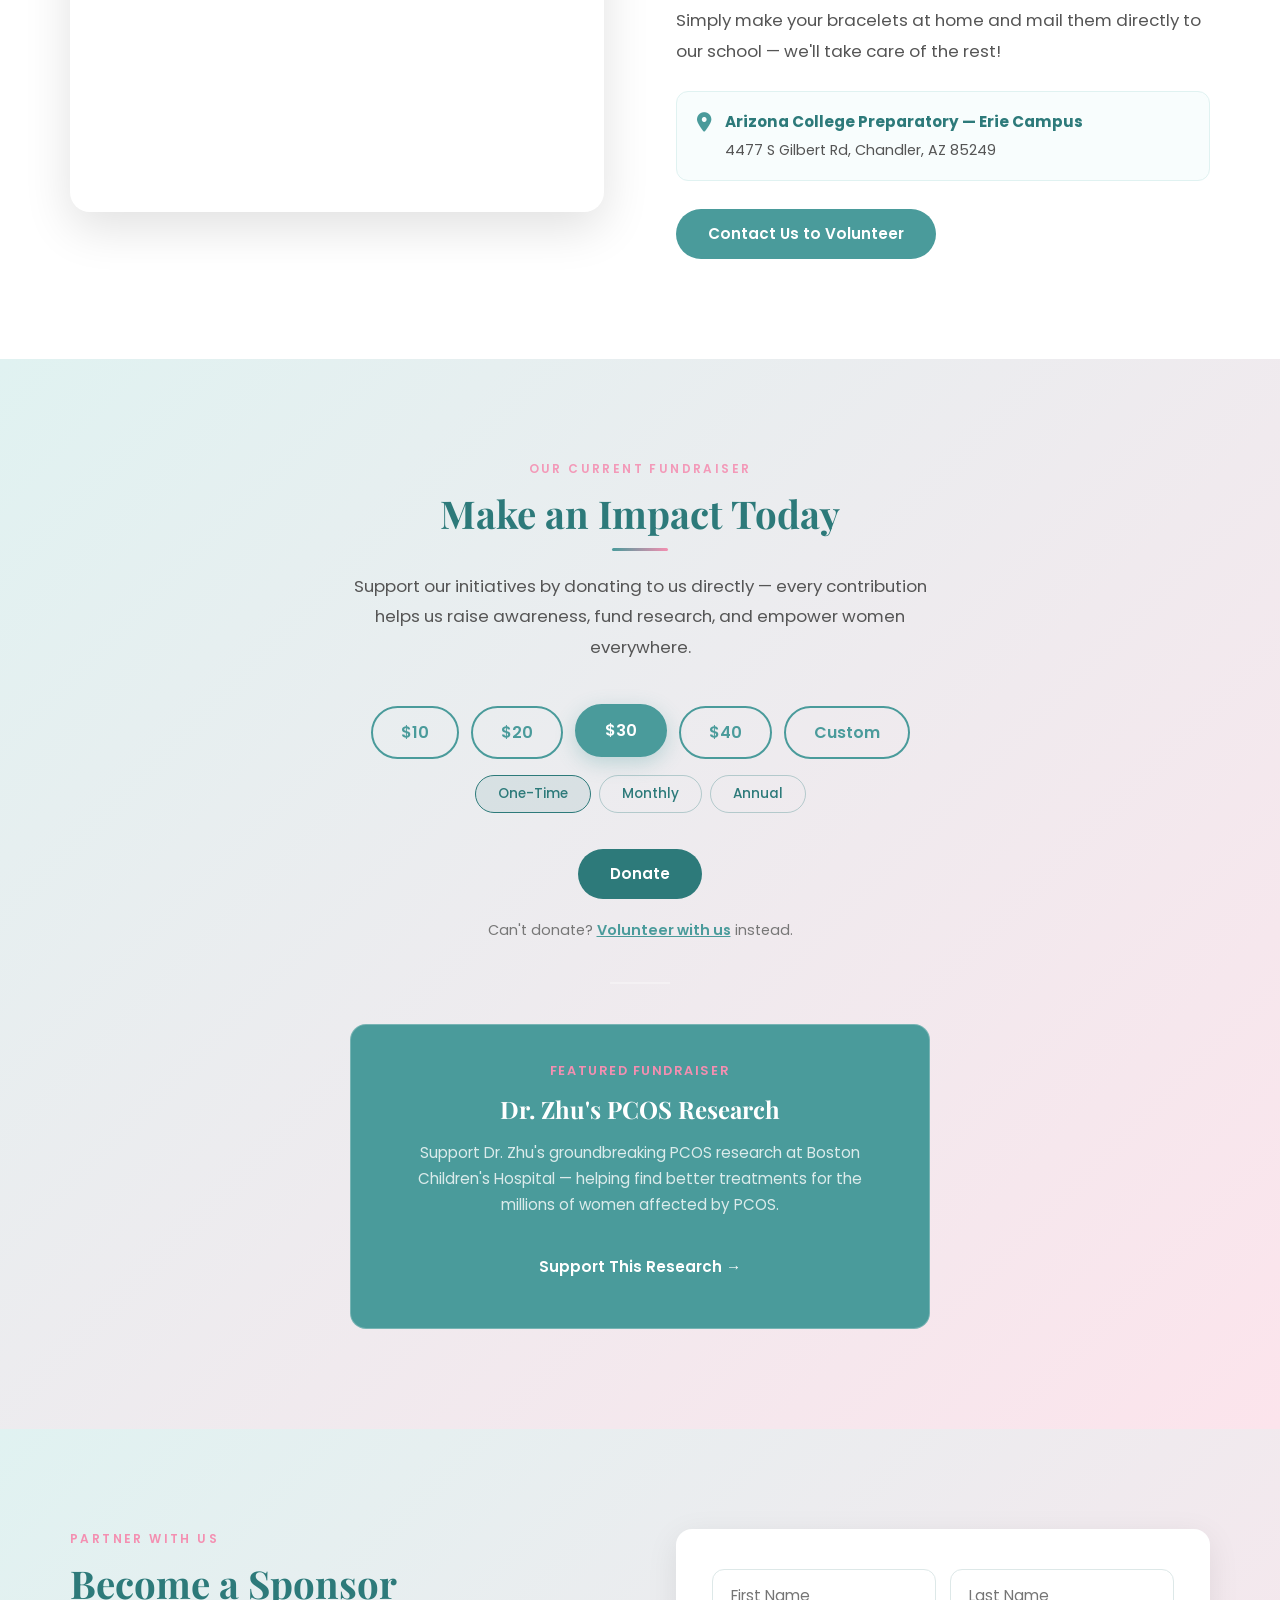
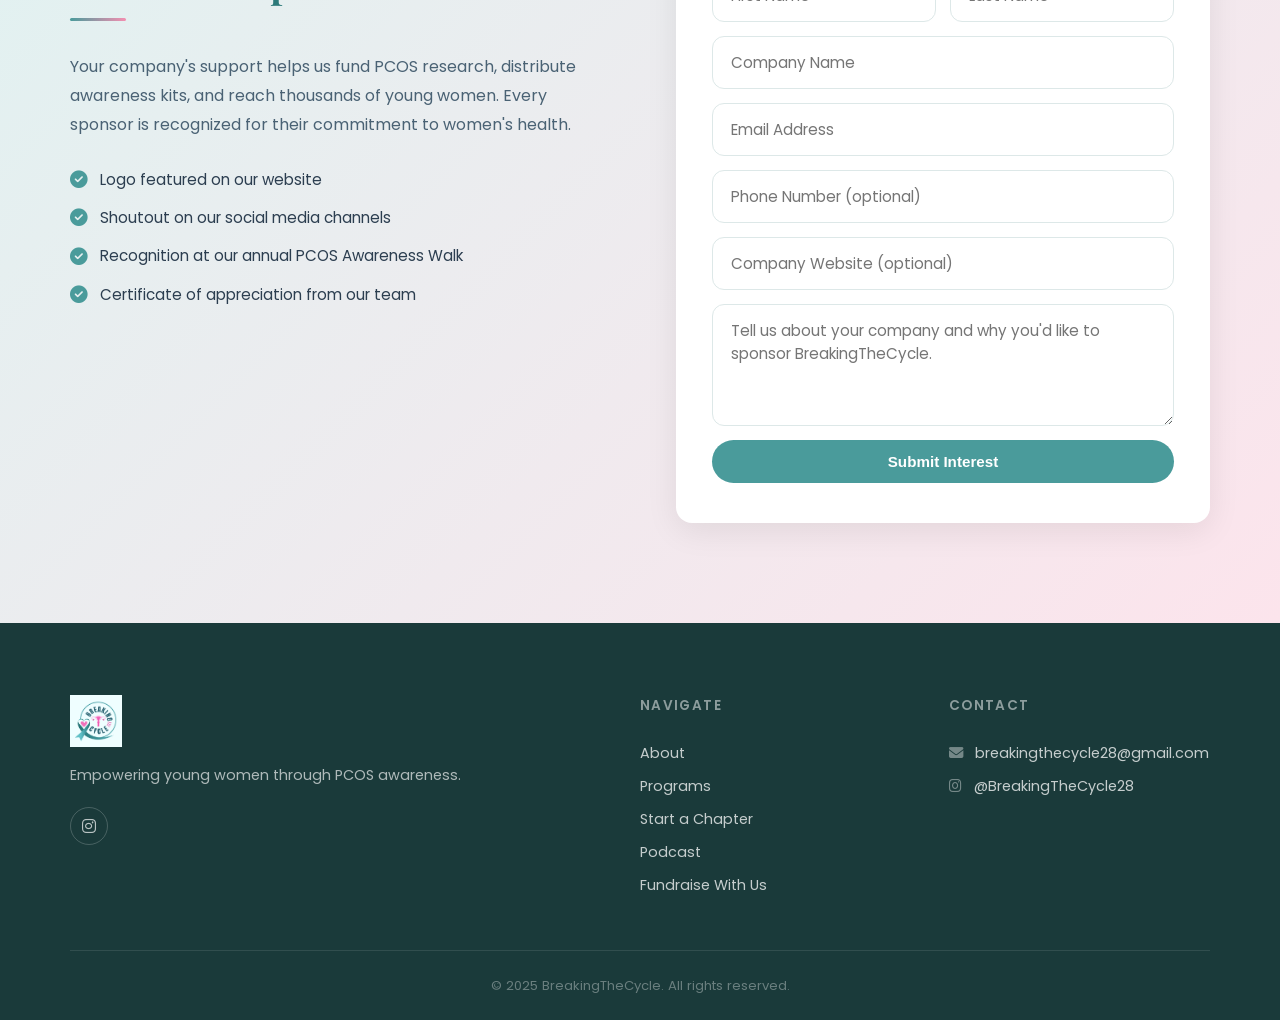
==== commit c0e5dce8: "Add files via upload" ====
--- a/index.html
+++ b/index.html
@@ -4,6 +4,7 @@
     <meta charset="utf-8">
     <meta name="viewport" content="width=device-width, initial-scale=1.0">
     <title>BreakingTheCycle | PCOS Awareness Nonprofit</title>
+    <link rel="icon" href="logo.png" type="image/png">
     <link rel="stylesheet" href="style.css">
     <link href="https://fonts.googleapis.com/css2?family=Poppins:wght@300;400;500;600;700&family=Playfair+Display:ital,wght@0,400;0,600;0,700;1,400&display=swap" rel="stylesheet">
     <link rel="stylesheet" href="https://cdnjs.cloudflare.com/ajax/libs/font-awesome/6.5.0/css/all.min.css">
@@ -16,6 +17,7 @@
         <div class="nav-container">
             <a href="#home" class="nav-logo">
                 <img src="logo.png" alt="BreakingTheCycle Logo">
+                <span class="nav-brand">BreakingTheCycle</span>
             </a>
             <button class="hamburger" id="hamburger" aria-label="Toggle navigation">
                 <span></span>
@@ -26,6 +28,8 @@
                 <li><a href="#about" class="nav-link">About</a></li>
                 <li><a href="#programs" class="nav-link">Programs</a></li>
                 <li><a href="#donate" class="nav-link">Fundraise With Us</a></li>
+                <li><a href="#volunteer" class="nav-link">Volunteer</a></li>
+                <li><a href="#sponsor" class="nav-link">Sponsor Us</a></li>
                 <li><a href="#contact" class="nav-link">Contact</a></li>
                 <li><a href="https://www.instagram.com/breakingthecycle28" target="_blank" rel="noopener" class="nav-link nav-icon-link"><i class="fa-brands fa-instagram"></i></a></li>
             </ul>
@@ -81,7 +85,7 @@
         <div class="section-container">
             <div class="two-col-grid">
                 <div class="two-col-image">
-                    <img src="stbl.jpg" alt="BreakingTheCycle Team">
+                    <img src="team.jpg" alt="BreakingTheCycle Team">
                 </div>
                 <div class="two-col-text">
                     <p class="section-eyebrow">Who We Are</p>
@@ -107,7 +111,7 @@
                     <p>Despite its prevalence, it is frequently underdiagnosed and misunderstood — many individuals face delays in diagnosis and limited access to comprehensive care. Increasing awareness can lead to earlier recognition and intervention, while access to reliable resources helps individuals manage symptoms, understand treatment options, and build supportive communities.</p>
                 </div>
                 <div class="two-col-image">
-                    <img src="stbl.jpg" alt="PCOS Awareness">
+                    <img src="PCOS2-01.webp" alt="PCOS Awareness">
                 </div>
             </div>
         </div>
@@ -151,9 +155,9 @@
                 <div class="partner-card">The PCOS Society</div>
                 <div class="partner-card">PCOS Awareness Association</div>
                 <div class="partner-card">Endocrine Society</div>
-                <div class="partner-card">Brown University</div>
-                <div class="partner-card">NIH Women's Health</div>
-                <div class="partner-card">Mayo Clinic</div>
+                <div class="partner-card">HOSA</div>
+                <div class="partner-card">BetiHealth</div>
+                <div class="partner-card">Helping Humanity Today</div>
             </div>
         </div>
     </section>
@@ -164,12 +168,18 @@
             <h2 class="section-title">Our Work In Action</h2>
             <div class="section-line"></div>
             <div class="gallery-grid">
-                <div class="gallery-item"><img src="stbl.jpg" alt="BTC Event"></div>
-                <div class="gallery-item tall"><img src="stbl.jpg" alt="BTC Event"></div>
-                <div class="gallery-item"><img src="stbl.jpg" alt="BTC Event"></div>
-                <div class="gallery-item"><img src="stbl.jpg" alt="BTC Event"></div>
-                <div class="gallery-item wide"><img src="stbl.jpg" alt="BTC Event"></div>
-                <div class="gallery-item"><img src="stbl.jpg" alt="BTC Event"></div>
+                <div class="gallery-item"><img src="SUNP0341.JPG" alt="BTC Event"></div>
+                <div class="gallery-item"><img src="SUNP0350.JPG" alt="BTC Event"></div>
+                <div class="gallery-item"><img src="WhatsApp Image 2026-05-26 at 4.32.09 PM.jpeg" alt="BTC Event"></div>
+                <div class="gallery-item"><img src="WhatsApp Image 2026-05-26 at 4.33.19 PM.jpeg" alt="BTC Event"></div>
+                <div class="gallery-item"><img src="WhatsApp Image 2026-05-26 at 4.34.25 PM.jpeg" alt="BTC Event"></div>
+                <div class="gallery-item"><img src="WhatsApp Image 2026-05-26 at 4.35.12 PM.jpeg" alt="BTC Event"></div>
+                <div class="gallery-item"><img src="WhatsApp Image 2026-05-26 at 4.36.07 PM.jpeg" alt="BTC Event"></div>
+                <div class="gallery-item"><img src="salud.jpeg" alt="BTC Event"></div>
+                <div class="gallery-item"><img src="WhatsApp Image 2026-05-26 at 5.14.22 PM.jpeg" alt="BTC Event"></div>
+                <div class="gallery-item"><img src="groupbracelet.jpeg" alt="BTC Event"></div>
+                <div class="gallery-item"><img src="WhatsApp Image 2026-05-26 at 5.17.22 PM.jpeg" alt="BTC Event"></div>
+
             </div>
         </div>
     </section>
@@ -196,11 +206,13 @@
                     <div class="program-icon"><i class="fa-solid fa-person-walking"></i></div>
                     <h3>PCOS Awareness Walk</h3>
                     <p>Annual walk in September for National PCOS Awareness Month, bringing the community together to raise awareness.</p>
+                    <a href="#sponsor" class="program-link">Sponsor Us →</a>
+
                 </div>
                 <div class="program-card">
                     <div class="program-icon"><i class="fa-solid fa-book-open"></i></div>
-                    <h3>PCOS Comic</h3>
-                    <p>A relatable comic series about women dealing with PCOS in their daily lives, making education approachable and engaging.</p>
+                    <h3>Bracelet Making</h3>
+                    <p>We've partnered with various organizations to create bracelets that we sell to raise funds for our initiatives.</p>
                 </div>
             </div>
         </div>
@@ -235,14 +247,14 @@
                     <h2 class="section-title left-align">Interested in creating a chapter?</h2>
                     <div class="section-line left-align"></div>
                     <p class="chapter-sub">Fill out some info and we will be in touch shortly. We can't wait to hear from you!</p>
-                    <form class="signup-form" id="chapter-form" onsubmit="handleFormSubmit(event)">
+                    <form class="signup-form" id="chapter-form" action="https://formspree.io/f/maqklpka" method="POST">
                         <div class="form-row">
-                            <input type="text" placeholder="First Name" required>
-                            <input type="text" placeholder="Last Name" required>
-                        </div>
-                        <input type="email" placeholder="Email Address" required>
-                        <input type="text" placeholder="City" required>
-                        <textarea placeholder="Why do you want to start a BTC chapter?" rows="4" required></textarea>
+                            <input type="text" name="first_name" placeholder="First Name" required>
+                            <input type="text" name="last_name" placeholder="Last Name" required>
+                        </div>
+                        <input type="email" name="email" placeholder="Email Address" required>
+                        <input type="text" name="city" placeholder="City" required>
+                        <textarea name="message" placeholder="Why do you want to start a BTC chapter?" rows="4" required></textarea>
                         <button type="submit" class="btn btn-primary">Send</button>
                     </form>
                     <p class="form-success" id="form-success">Thank you! We'll be in touch soon.</p>
@@ -266,13 +278,39 @@
         </div>
     </section>
 
+    <!-- Volunteer Section -->
+    <section id="volunteer" class="section two-col-section">
+        <div class="section-container">
+            <div class="two-col-grid">
+                <div class="two-col-image">
+                    <img src="WhatsApp Image 2026-05-26 at 5.24.07 PM.jpeg" alt="BTC Bracelets">
+                </div>
+                <div class="two-col-text">
+                    <p class="section-eyebrow">Get Involved</p>
+                    <h2 class="section-title left-align">Volunteer With Us</h2>
+                    <div class="section-line left-align"></div>
+                    <p>One of the easiest and most meaningful ways to support BreakingTheCycle is by making PCOS awareness bracelets. These bracelets help spread the word and show solidarity with women affected by PCOS.</p>
+                    <p style="margin-top: 16px;">Simply make your bracelets at home and mail them directly to our school — we'll take care of the rest!</p>
+                    <div class="volunteer-address">
+                        <i class="fa-solid fa-location-dot"></i>
+                        <div>
+                            <strong>Arizona College Preparatory — Erie Campus</strong>
+                            <span>4477 S Gilbert Rd, Chandler, AZ 85249</span>
+                        </div>
+                    </div>
+                    <a href="#contact" class="btn btn-primary" style="margin-top: 28px; display: inline-block;">Contact Us to Volunteer</a>
+                </div>
+            </div>
+        </div>
+    </section>
+
     <!-- Donate Section -->
     <section id="donate" class="section donate-section">
         <div class="section-container">
             <p class="section-eyebrow light">Our Current Fundraiser</p>
             <h2 class="section-title">Make an Impact Today</h2>
             <div class="section-line"></div>
-            <p class="donate-text">Support Dr. Zhu's PCOS Research at Boston Children's Hospital — helping find better treatments for the millions of women affected by PCOS.</p>
+            <p class="donate-text">Support our initiatives by donating to us directly — every contribution helps us raise awareness, fund research, and empower women everywhere.</p>
             <div class="donate-amounts">
                 <button class="amount-btn" onclick="selectAmount(this, 10)">$10</button>
                 <button class="amount-btn" onclick="selectAmount(this, 20)">$20</button>
@@ -285,8 +323,64 @@
                 <button class="freq-btn" onclick="selectFreq(this)">Monthly</button>
                 <button class="freq-btn" onclick="selectFreq(this)">Annual</button>
             </div>
-            <a href="mailto:breakingthecycle28@gmail.com?Subject=Donation%20Inquiry" class="btn btn-donate">Donate</a>
+            <a href="https://checkout.square.site/merchant/ML2024N86Z0TC/checkout/PUNZ3MWCZ3QM3F3FDSMFDGRC" target="_blank" rel="noopener" class="btn btn-donate">Donate</a>
             <p class="donate-sub">Can't donate? <a href="mailto:breakingthecycle28@gmail.com?Subject=Volunteer%20Inquiry">Volunteer with us</a> instead.</p>
+
+            <div class="donate-divider"></div>
+
+            <div class="donate-fundraiser">
+                <p class="donate-fundraiser-eyebrow">Featured Fundraiser</p>
+                <h3 class="donate-fundraiser-title">Dr. Zhu's PCOS Research</h3>
+                <p class="donate-fundraiser-desc">Support Dr. Zhu's groundbreaking PCOS research at Boston Children's Hospital — helping find better treatments for the millions of women affected by PCOS.</p>
+                <a href="https://secure.childrenshospital.org/site/TR;jsessionid=00000000.app20110a?px=3124679&fr_id=2510&pg=personal&NONCE_TOKEN=1F5CAA955D2D10E6E56530632FA77A19" target="_blank" rel="noopener" class="btn btn-donate-secondary">Support This Research →</a>
+            </div>
+        </div>
+    </section>
+
+    <!-- Sponsorship Section -->
+    <section id="sponsor" class="section sponsor-section">
+        <div class="section-container">
+            <div class="sponsor-grid">
+                <div class="sponsor-info-side">
+                    <p class="section-eyebrow">Partner With Us</p>
+                    <h2 class="section-title left-align">Become a Sponsor</h2>
+                    <div class="section-line left-align"></div>
+                    <p class="sponsor-desc">Your company's support helps us fund PCOS research, distribute awareness kits, and reach thousands of young women. Every sponsor is recognized for their commitment to women's health.</p>
+                    <div class="sponsor-perks">
+                        <div class="sponsor-perk">
+                            <i class="fa-solid fa-circle-check"></i>
+                            <span>Logo featured on our website</span>
+                        </div>
+                        <div class="sponsor-perk">
+                            <i class="fa-solid fa-circle-check"></i>
+                            <span>Shoutout on our social media channels</span>
+                        </div>
+                        <div class="sponsor-perk">
+                            <i class="fa-solid fa-circle-check"></i>
+                            <span>Recognition at our annual PCOS Awareness Walk</span>
+                        </div>
+                        <div class="sponsor-perk">
+                            <i class="fa-solid fa-circle-check"></i>
+                            <span>Certificate of appreciation from our team</span>
+                        </div>
+                    </div>
+                </div>
+                <div class="sponsor-form-side">
+                    <form class="signup-form" id="sponsor-form" action="https://formspree.io/f/mnjrogrb" method="POST">
+                        <div class="form-row">
+                            <input type="text" name="first_name" placeholder="First Name" required>
+                            <input type="text" name="last_name" placeholder="Last Name" required>
+                        </div>
+                        <input type="text" name="company_name" placeholder="Company Name" required>
+                        <input type="email" name="email" placeholder="Email Address" required>
+                        <input type="tel" name="phone" placeholder="Phone Number (optional)">
+                        <input type="url" name="website" placeholder="Company Website (optional)">
+                        <textarea name="message" placeholder="Tell us about your company and why you'd like to sponsor BreakingTheCycle." rows="4" required></textarea>
+                        <button type="submit" class="btn btn-primary">Submit Interest</button>
+                    </form>
+                    <p class="form-success" id="sponsor-success">Thank you! We'll reach out within 2–3 business days.</p>
+                </div>
+            </div>
         </div>
     </section>
 
@@ -412,6 +506,13 @@
             document.getElementById('chapter-form').style.display = 'none';
             document.getElementById('form-success').style.display = 'block';
         }
+
+        // Sponsor form submit
+        function handleSponsorSubmit(e) {
+            e.preventDefault();
+            document.getElementById('sponsor-form').style.display = 'none';
+            document.getElementById('sponsor-success').style.display = 'block';
+        }
     </script>
 
 </body>
--- a/style.css
+++ b/style.css
@@ -74,9 +74,28 @@
     padding: 16px 32px;
 }
 
+.nav-logo {
+    display: flex;
+    align-items: center;
+    gap: 10px;
+}
+
 .nav-logo img {
     height: 44px;
     width: auto;
+}
+
+.nav-brand {
+    font-family: 'Playfair Display', serif;
+    font-size: 1.1rem;
+    font-weight: 700;
+    color: #FFFFFF;
+    letter-spacing: 0.01em;
+    transition: color 0.3s ease;
+}
+
+.navbar.scrolled .nav-brand {
+    color: #2D7A7A;
 }
 
 .nav-menu {
@@ -487,35 +506,27 @@
    Gallery Section
    ======================================== */
 .gallery-grid {
-    display: grid;
-    grid-template-columns: repeat(3, 1fr);
-    grid-auto-rows: 240px;
-    gap: 12px;
+    columns: 3;
+    column-gap: 6px;
 }
 
 .gallery-item {
-    border-radius: 14px;
+    break-inside: avoid;
+    margin-bottom: 6px;
+    border-radius: 10px;
     overflow: hidden;
     background: #E0F2F1;
 }
 
 .gallery-item img {
     width: 100%;
-    height: 100%;
-    object-fit: cover;
+    height: auto;
+    display: block;
     transition: transform 0.5s ease;
 }
 
 .gallery-item:hover img {
-    transform: scale(1.05);
-}
-
-.gallery-item.tall {
-    grid-row: span 2;
-}
-
-.gallery-item.wide {
-    grid-column: span 2;
+    transform: scale(1.03);
 }
 
 /* ========================================
@@ -806,6 +817,63 @@
     color: #777;
 }
 
+.donate-divider {
+    width: 60px;
+    height: 2px;
+    background: rgba(255,255,255,0.3);
+    margin: 40px auto;
+}
+
+.donate-fundraiser {
+    background: #4A9B9B;
+    border: 1px solid rgba(255,255,255,0.25);
+    border-radius: 16px;
+    padding: 36px 40px;
+    max-width: 580px;
+    margin: 0 auto;
+}
+
+.donate-fundraiser-eyebrow {
+    font-size: 0.8rem;
+    font-weight: 600;
+    letter-spacing: 0.12em;
+    text-transform: uppercase;
+    color: #F48FB1;
+    margin-bottom: 8px;
+}
+
+.donate-fundraiser-title {
+    font-family: 'Playfair Display', serif;
+    font-size: 1.5rem;
+    color: #FFFFFF;
+    margin-bottom: 12px;
+}
+
+.donate-fundraiser-desc {
+    font-size: 0.95rem;
+    color: rgba(255,255,255,0.8);
+    margin-bottom: 24px;
+    line-height: 1.7;
+}
+
+.btn-donate-secondary {
+    display: inline-block;
+    padding: 13px 32px;
+    background: transparent;
+    border: 2px solid #FFFFFF;
+    color: #FFFFFF;
+    border-radius: 50px;
+    font-weight: 600;
+    font-size: 0.95rem;
+    transition: all 0.3s ease;
+}
+
+.btn-donate-secondary:hover {
+    background: #4A9B9B;
+    color: #2D7A7A;
+    transform: translateY(-2px);
+}
+
 .donate-sub a {
     color: #4A9B9B;
     font-weight: 600;
@@ -963,10 +1031,6 @@
 
     .gallery-grid {
         grid-template-columns: repeat(2, 1fr);
-    }
-
-    .gallery-item.wide {
-        grid-column: span 1;
     }
 
     .footer-container {
@@ -1064,12 +1128,7 @@
     }
 
     .gallery-grid {
-        grid-template-columns: 1fr 1fr;
-        grid-auto-rows: 180px;
-    }
-
-    .gallery-item.tall {
-        grid-row: span 1;
+        columns: 2;
     }
 
     .programs-grid {
@@ -1130,14 +1189,7 @@
     }
 
     .gallery-grid {
-        grid-template-columns: 1fr;
-        grid-auto-rows: 220px;
-    }
-
-    .gallery-item.tall,
-    .gallery-item.wide {
-        grid-row: span 1;
-        grid-column: span 1;
+        columns: 1;
     }
 
     .form-row {
@@ -1154,3 +1206,146 @@
         font-size: 0.9rem;
     }
 }
+
+/* ========================================
+   Volunteer Section
+   ======================================== */
+.volunteer-placeholder {
+    background: linear-gradient(135deg, #E0F2F1, #FCE4EC);
+    border-radius: 16px;
+    display: flex;
+    align-items: center;
+    justify-content: center;
+    min-height: 360px;
+}
+
+.volunteer-placeholder-inner {
+    display: flex;
+    flex-direction: column;
+    align-items: center;
+    gap: 14px;
+    color: #4A9B9B;
+    opacity: 0.6;
+}
+
+.volunteer-placeholder-inner i {
+    font-size: 4rem;
+}
+
+.volunteer-placeholder-inner p {
+    font-size: 0.95rem;
+    font-weight: 500;
+    letter-spacing: 0.05em;
+}
+
+.volunteer-address {
+    display: flex;
+    align-items: flex-start;
+    gap: 14px;
+    margin-top: 24px;
+    background: #F8FDFD;
+    border: 1.5px solid #E0F2F1;
+    border-radius: 12px;
+    padding: 18px 20px;
+}
+
+.volunteer-address i {
+    color: #4A9B9B;
+    font-size: 1.2rem;
+    margin-top: 3px;
+    flex-shrink: 0;
+}
+
+.volunteer-address div {
+    display: flex;
+    flex-direction: column;
+    gap: 4px;
+}
+
+.volunteer-address strong {
+    font-size: 0.95rem;
+    color: #2D7A7A;
+}
+
+.volunteer-address span {
+    font-size: 0.9rem;
+    color: #555;
+}
+
+/* ========================================
+   Sponsorship Section
+   ======================================== */
+.sponsor-section {
+    background: linear-gradient(135deg, #E0F2F1 0%, #FCE4EC 100%);
+}
+
+.sponsor-grid {
+    display: grid;
+    grid-template-columns: 1fr 1fr;
+    gap: 72px;
+    align-items: start;
+}
+
+.sponsor-desc {
+    margin-bottom: 28px;
+    color: #4A6274;
+    line-height: 1.8;
+}
+
+.sponsor-perks {
+    display: flex;
+    flex-direction: column;
+    gap: 14px;
+}
+
+.sponsor-perk {
+    display: flex;
+    align-items: center;
+    gap: 12px;
+    font-size: 0.95rem;
+    color: #2C3E50;
+}
+
+.sponsor-perk i {
+    color: #4A9B9B;
+    font-size: 1.1rem;
+    flex-shrink: 0;
+}
+
+.sponsor-form-side {
+    background: #FFFFFF;
+    border-radius: 16px;
+    padding: 40px 36px;
+    box-shadow: 0 8px 32px rgba(0,0,0,0.08);
+}
+
+@media (max-width: 768px) {
+    .sponsor-grid {
+        grid-template-columns: 1fr;
+        gap: 40px;
+    }
+}
+
+/* ========================================
+   Team Section
+   ======================================== */
+.team-grid {
+    display: flex;
+    justify-content: center;
+    margin-top: 40px;
+}
+
+.team-photo-card {
+    border-radius: 16px;
+    overflow: hidden;
+    box-shadow: 0 8px 32px rgba(0,0,0,0.12);
+    max-width: 600px;
+    width: 100%;
+}
+
+.team-photo-card img {
+    width: 100%;
+    height: 420px;
+    object-fit: cover;
+    object-position: center top;
+}
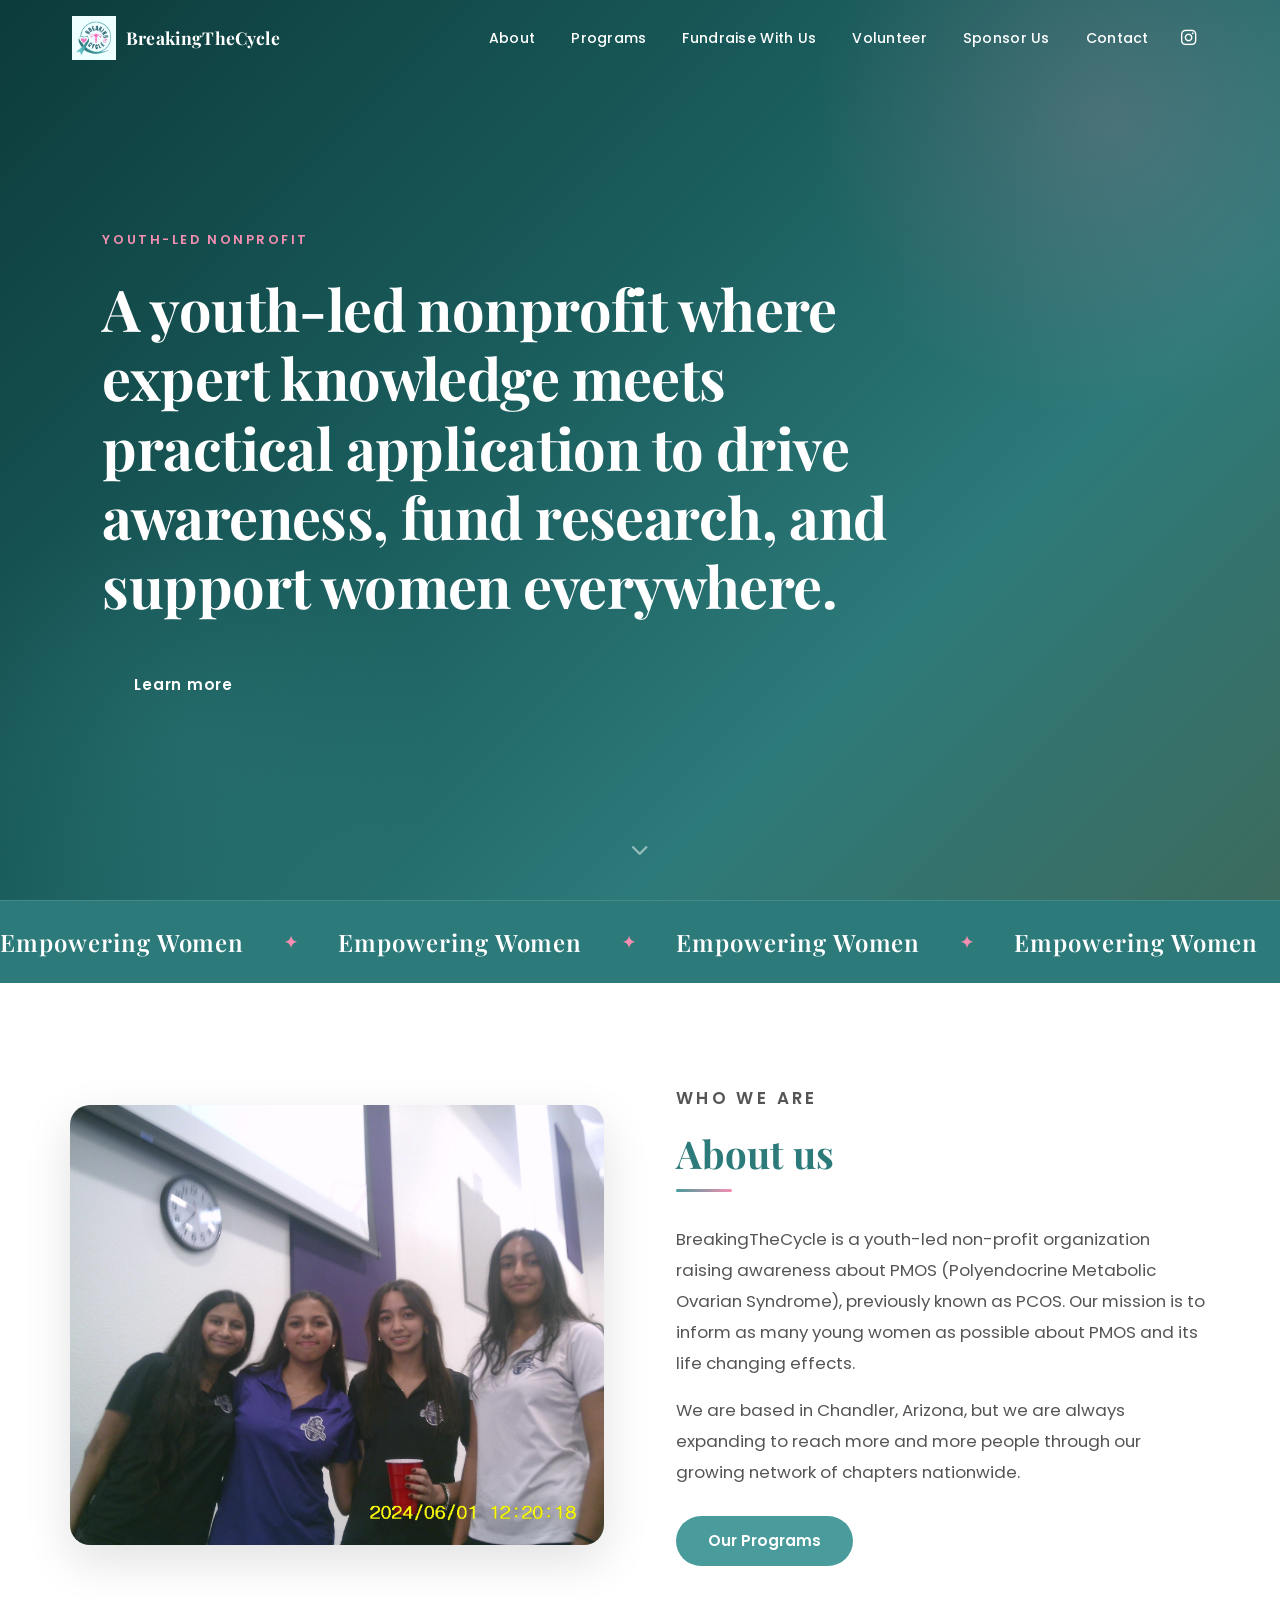
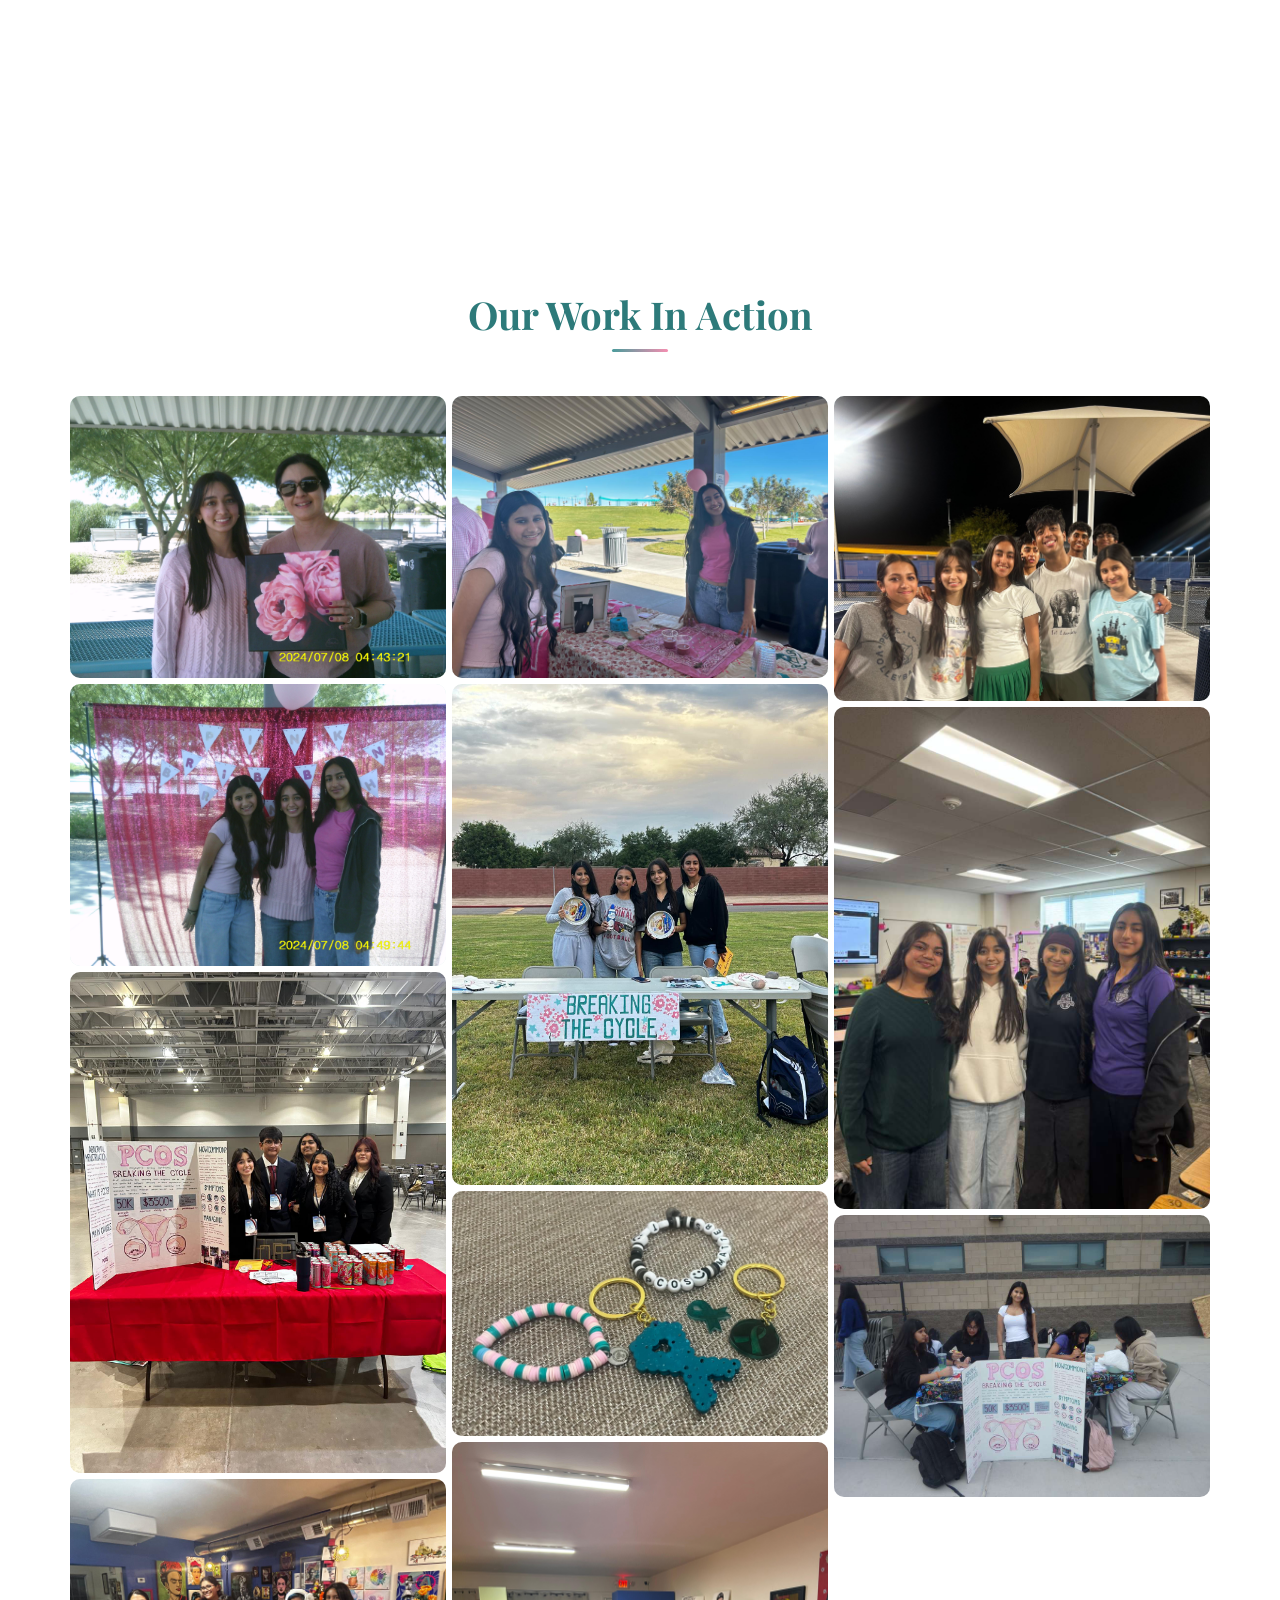
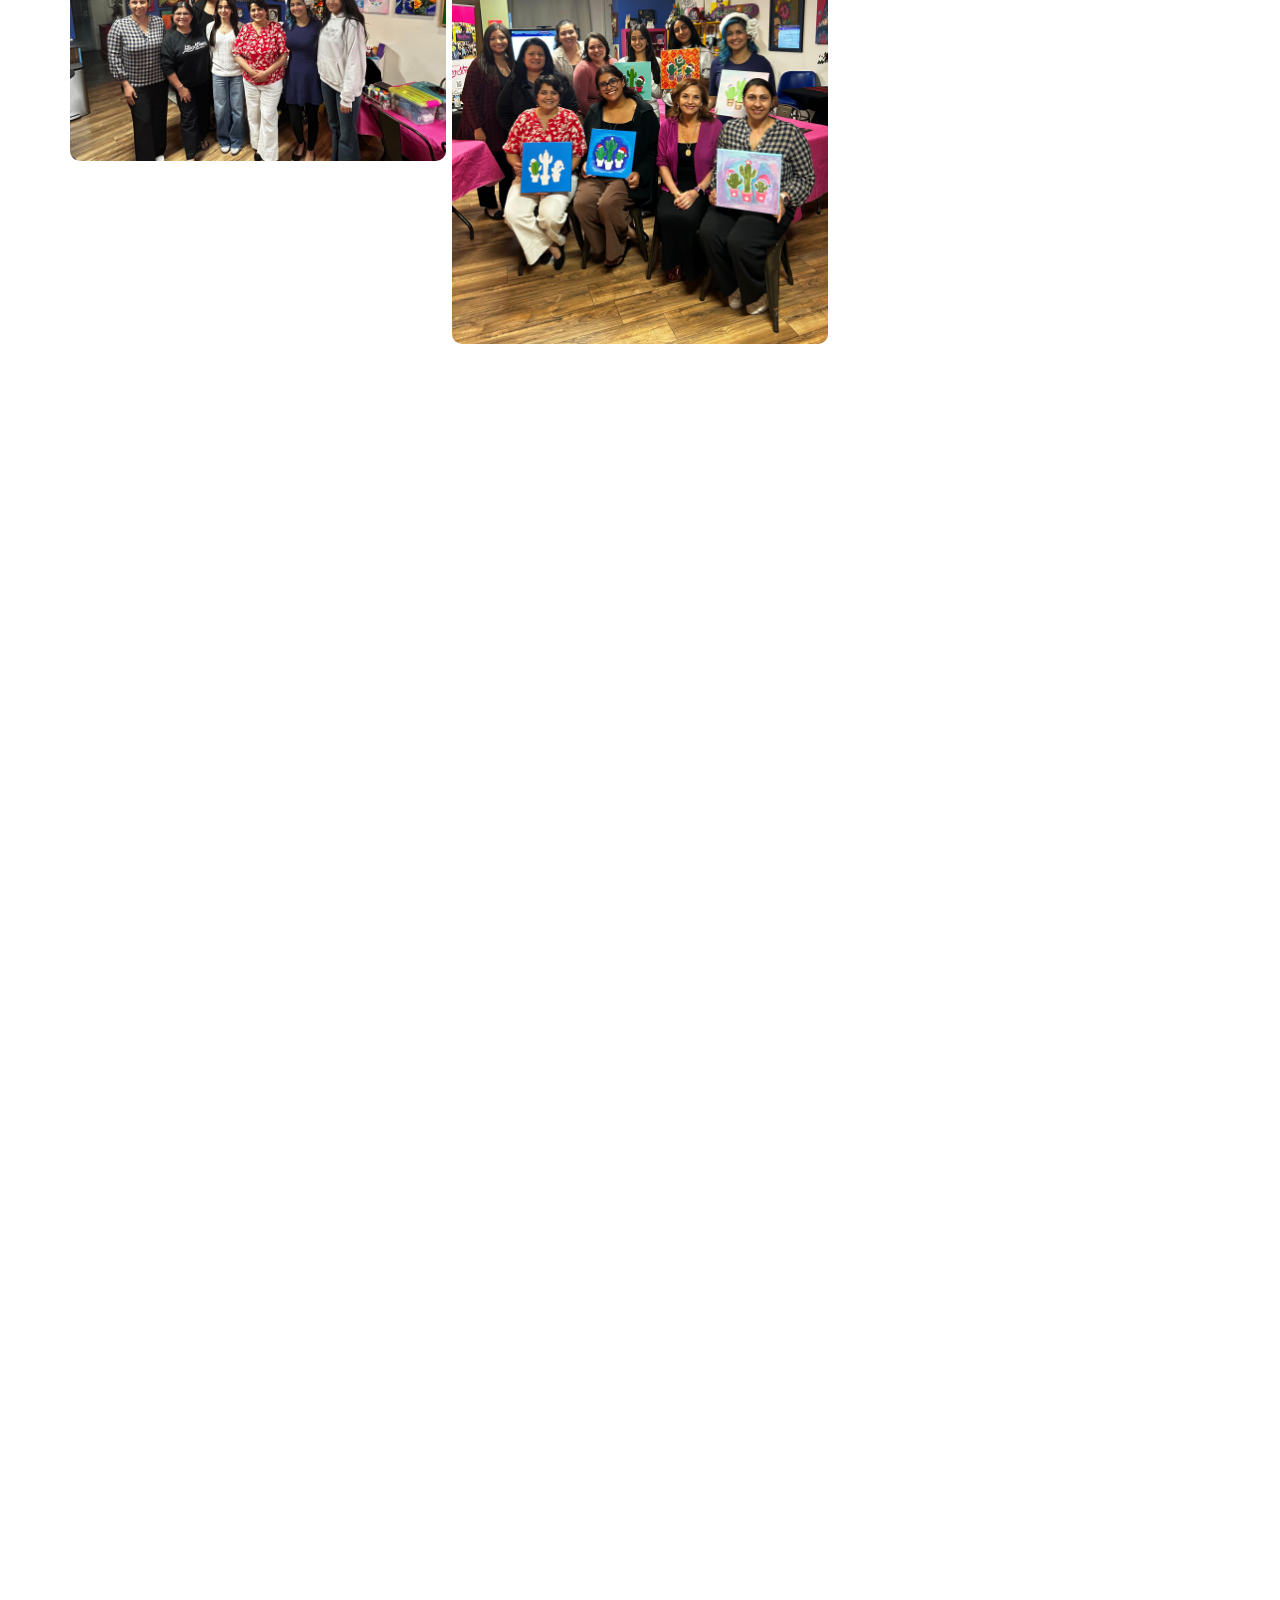
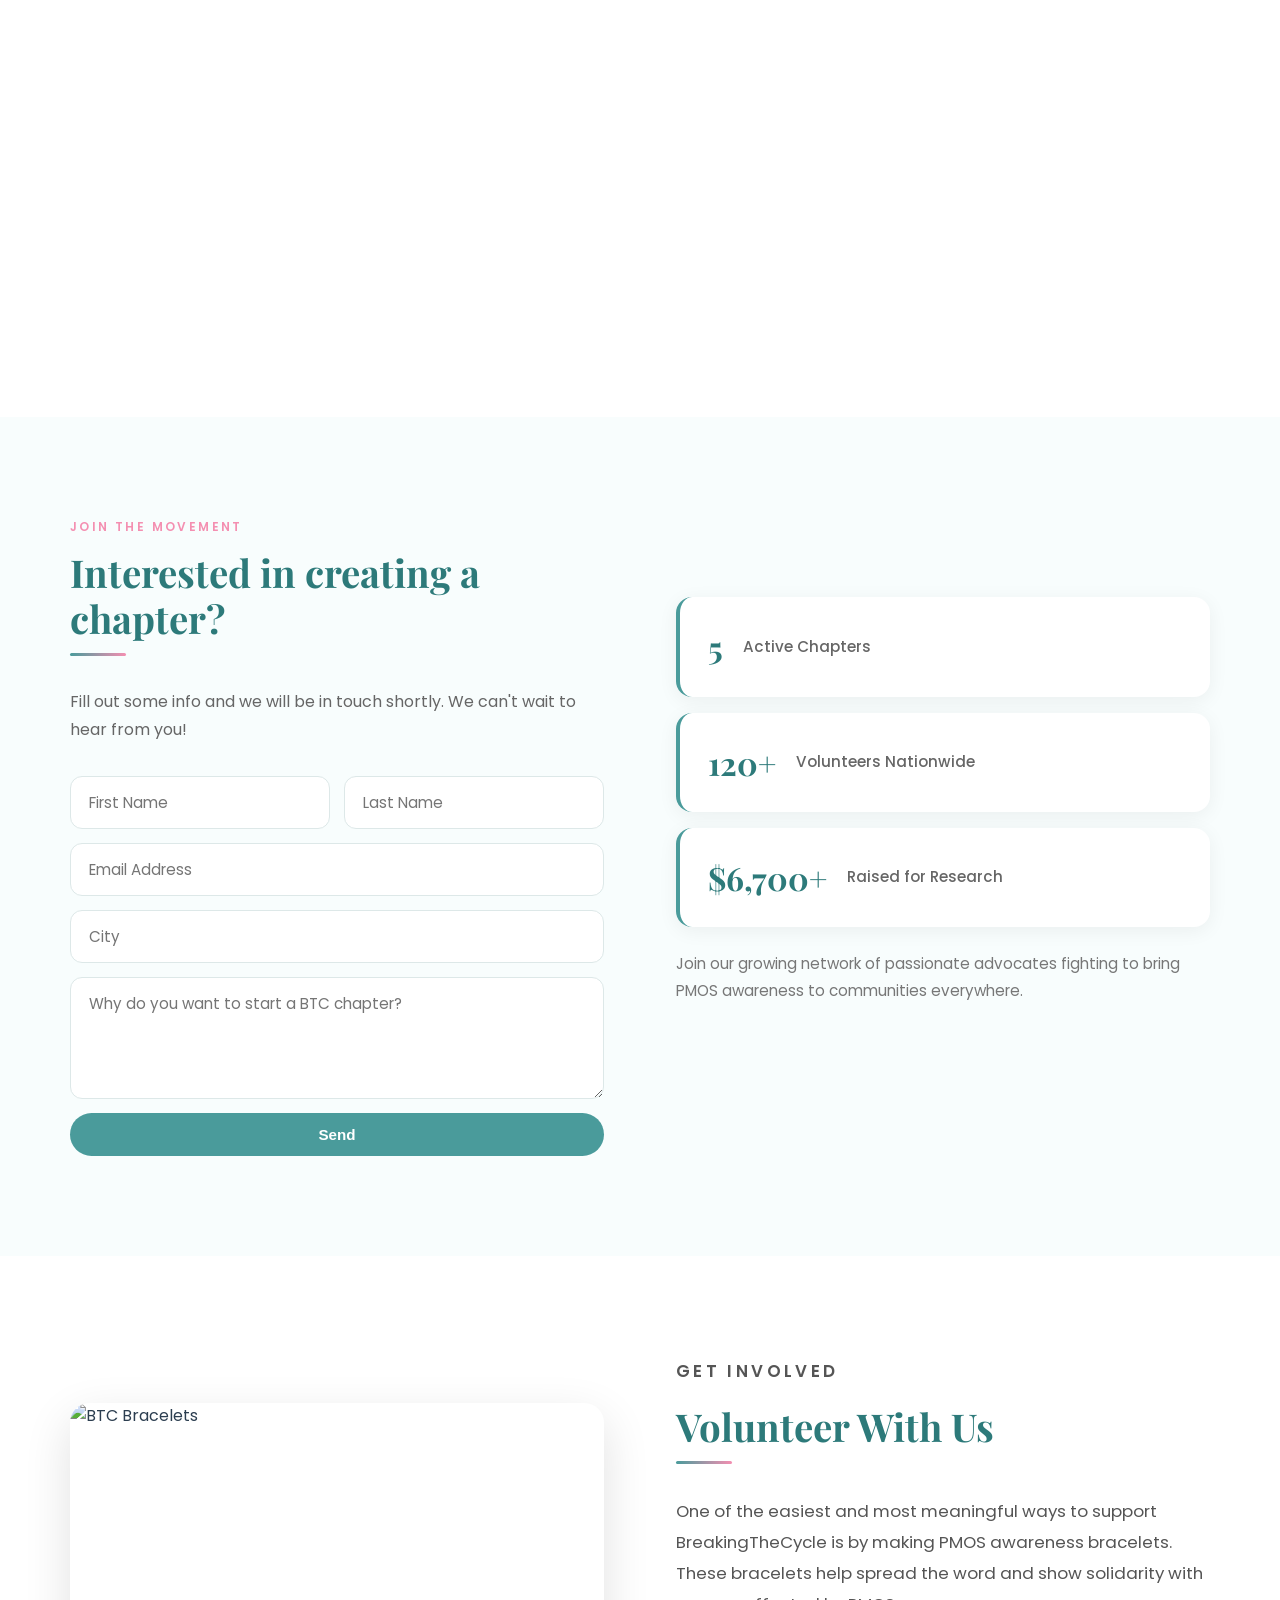
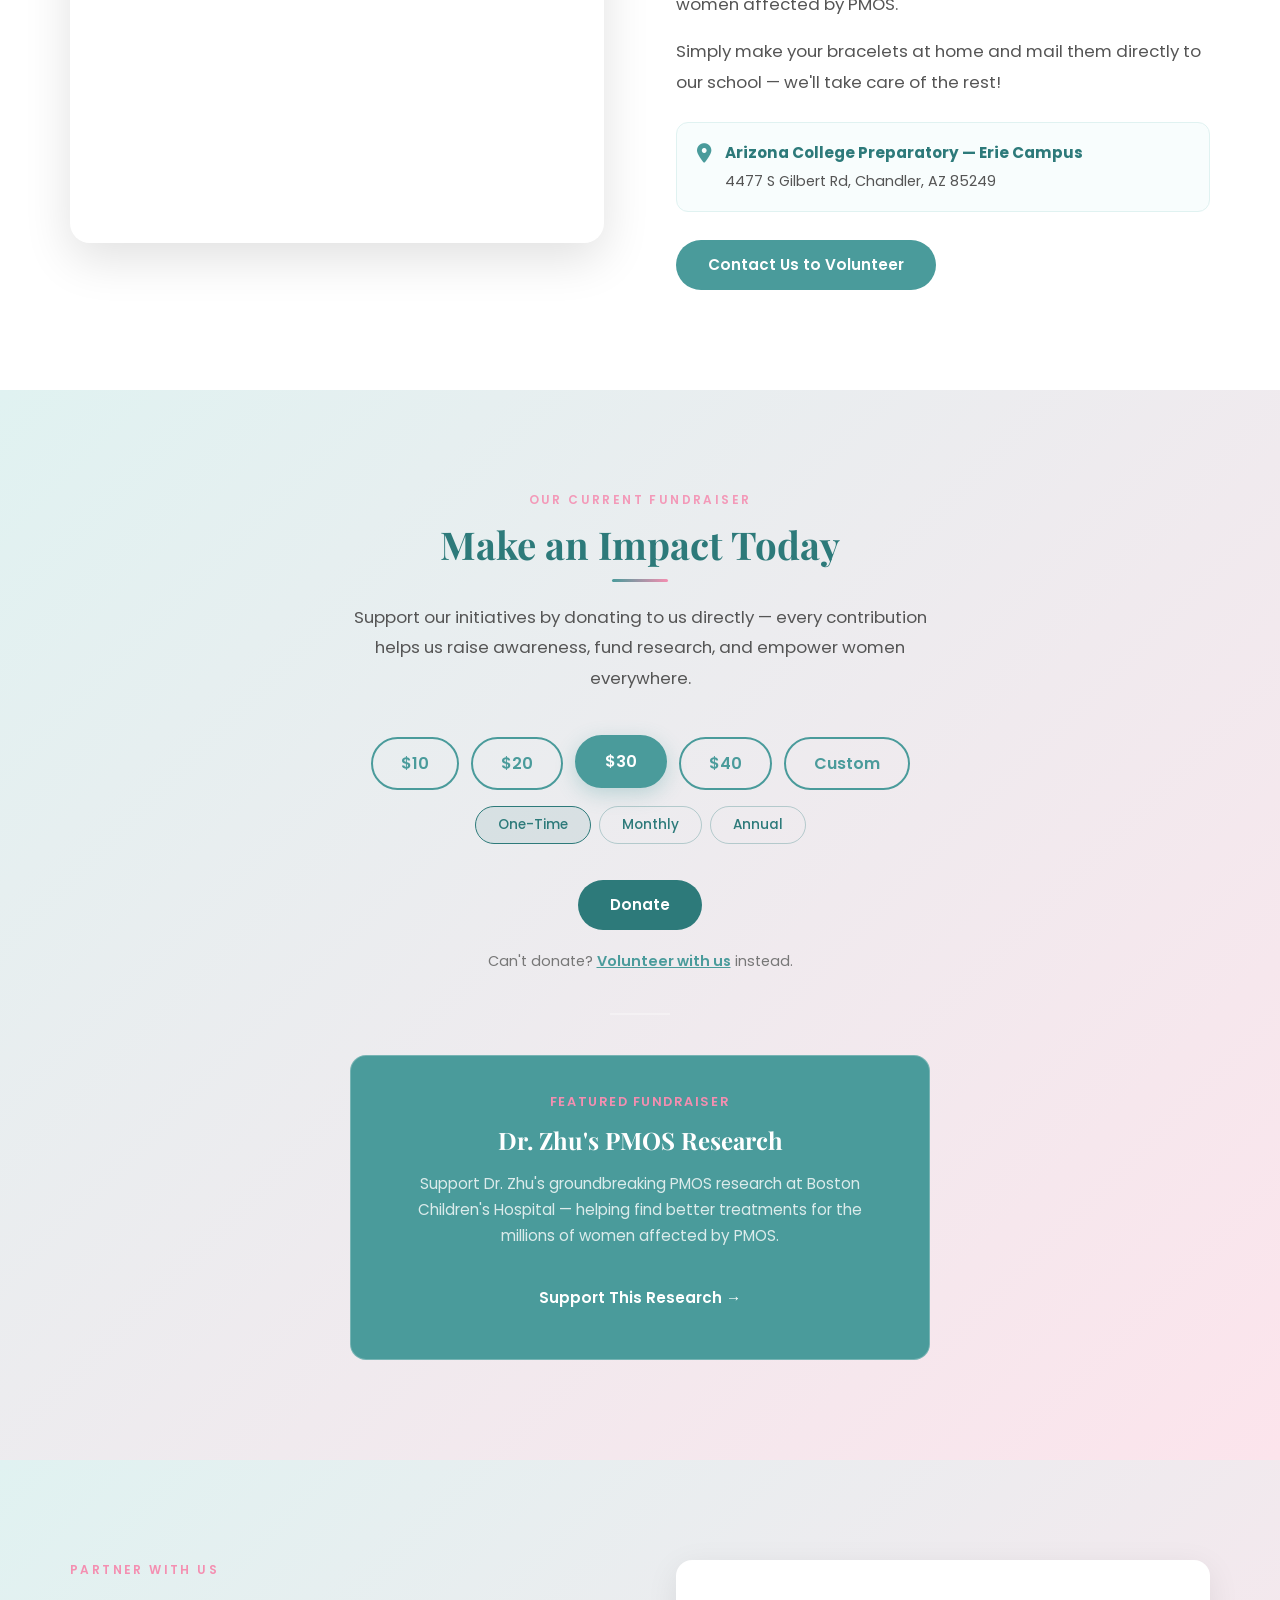
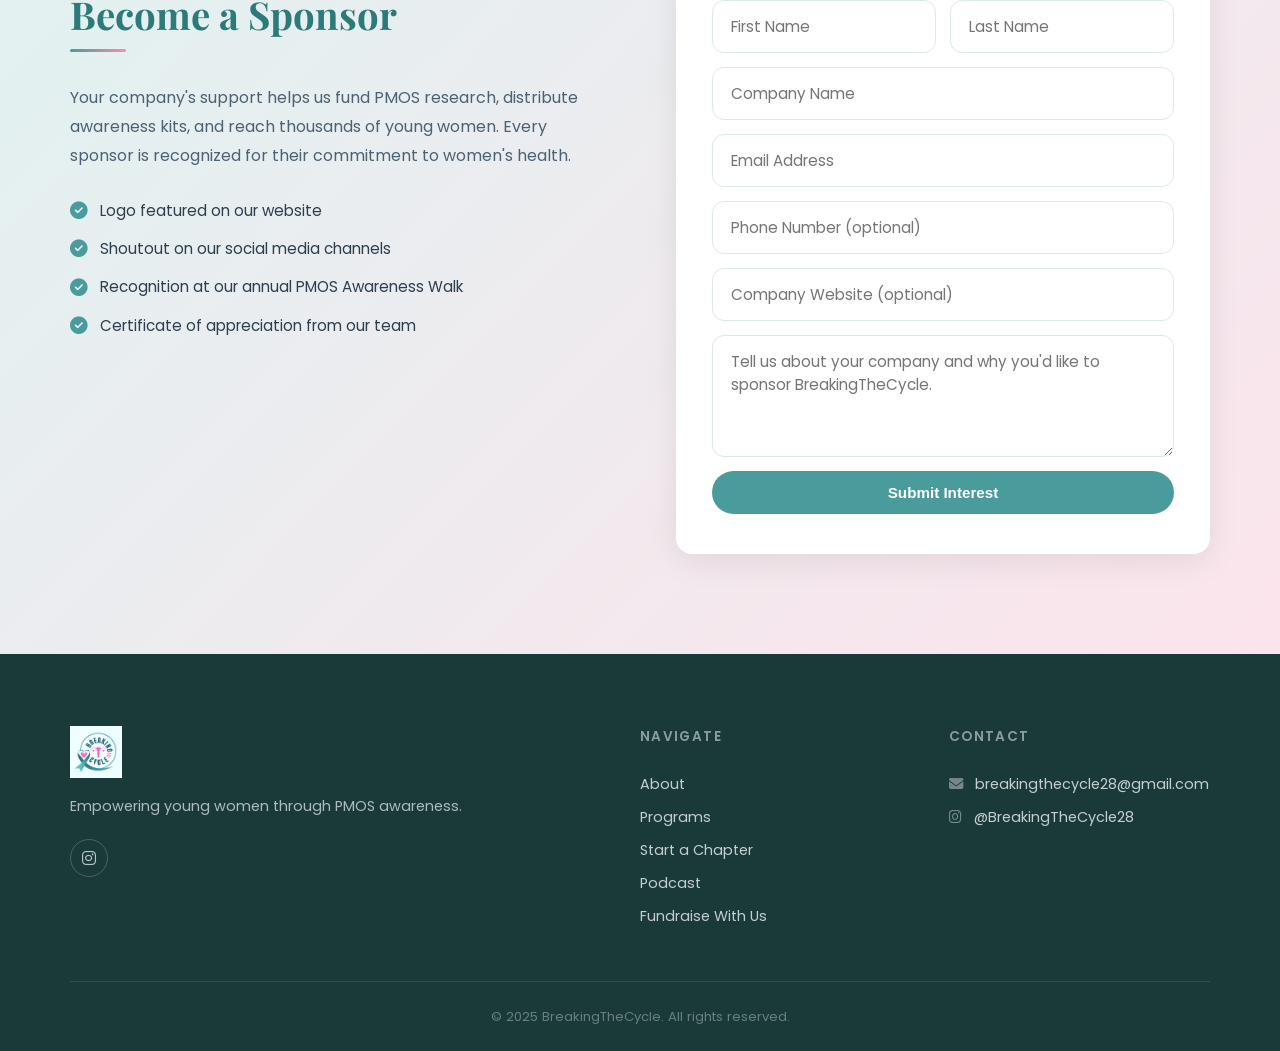
==== commit 6bdfbbc5: "Add files via upload" ====
--- a/index.html
+++ b/index.html
@@ -91,7 +91,7 @@
                     <p class="section-eyebrow">Who We Are</p>
                     <h2 class="section-title left-align">About us</h2>
                     <div class="section-line left-align"></div>
-                    <p>BreakingTheCycle is a youth-led non-profit organization raising awareness about PCOS (Polycystic Ovarian Syndrome). Our mission is to inform as many young women as possible about PCOS and its life changing effects.</p>
+                    <p>BreakingTheCycle is a youth-led non-profit organization raising awareness about PMOS (Polyendocrine Metabolic Ovarian Syndrome), previously known as PCOS. Our mission is to inform as many young women as possible about PMOS and its life changing effects.</p>
                     <p>We are based in Chandler, Arizona, but we are always expanding to reach more and more people through our growing network of chapters nationwide.</p>
                     <a href="#programs" class="btn btn-primary" style="margin-top: 28px; display: inline-block;">Our Programs</a>
                 </div>
@@ -105,13 +105,13 @@
             <div class="two-col-grid reverse">
                 <div class="two-col-text">
                     <p class="section-eyebrow">The Issue</p>
-                    <h2 class="section-title left-align">Why PCOS?</h2>
+                    <h2 class="section-title left-align">Why PMOS?</h2>
                     <div class="section-line left-align"></div>
-                    <p>Polycystic Ovary Syndrome (PCOS) is one of the most common hormonal disorders, affecting an estimated <strong>1 in 10 women</strong> of reproductive age worldwide.</p>
+                    <p>Polycystic Ovary Syndrome (PMOS) is one of the most common hormonal disorders, affecting an estimated <strong>1 in 8 women</strong> of reproductive age worldwide.</p>
                     <p>Despite its prevalence, it is frequently underdiagnosed and misunderstood — many individuals face delays in diagnosis and limited access to comprehensive care. Increasing awareness can lead to earlier recognition and intervention, while access to reliable resources helps individuals manage symptoms, understand treatment options, and build supportive communities.</p>
                 </div>
                 <div class="two-col-image">
-                    <img src="PCOS2-01.webp" alt="PCOS Awareness">
+                    <img src="PMOS2-01.webp" alt="PMOS Awareness">
                 </div>
             </div>
         </div>
@@ -126,7 +126,7 @@
             <div class="impact-grid">
                 <div class="impact-card">
                     <div class="impact-number" data-target="6700" data-prefix="$" data-suffix="+">$0+</div>
-                    <p>Raised for PCOS Research</p>
+                    <p>Raised for PMOS Research</p>
                 </div>
                 <div class="impact-card">
                     <div class="impact-number" data-target="120000" data-comma="true">0</div>
@@ -199,13 +199,13 @@
                 </div>
                 <div class="program-card">
                     <div class="program-icon"><i class="fa-solid fa-kit-medical"></i></div>
-                    <h3>PCOS Kit Distribution</h3>
-                    <p>We distribute PCOS kits to clinics across the Phoenix area to help women better understand their condition.</p>
+                    <h3>PMOS Kit Distribution</h3>
+                    <p>We distribute PMOS kits to clinics across the Phoenix area to help women better understand their condition.</p>
                 </div>
                 <div class="program-card">
                     <div class="program-icon"><i class="fa-solid fa-person-walking"></i></div>
-                    <h3>PCOS Awareness Walk</h3>
-                    <p>Annual walk in September for National PCOS Awareness Month, bringing the community together to raise awareness.</p>
+                    <h3>PMOS Awareness Walk</h3>
+                    <p>Annual walk in September for National PMOS Awareness Month, bringing the community together to raise awareness.</p>
                     <a href="#sponsor" class="program-link">Sponsor Us →</a>
 
                 </div>
@@ -272,7 +272,7 @@
                         <span class="chapter-num">$6,700+</span>
                         <span class="chapter-label">Raised for Research</span>
                     </div>
-                    <p class="chapter-desc">Join our growing network of passionate advocates fighting to bring PCOS awareness to communities everywhere.</p>
+                    <p class="chapter-desc">Join our growing network of passionate advocates fighting to bring PMOS awareness to communities everywhere.</p>
                 </div>
             </div>
         </div>
@@ -283,13 +283,13 @@
         <div class="section-container">
             <div class="two-col-grid">
                 <div class="two-col-image">
-                    <img src="WhatsApp Image 2026-05-26 at 5.24.07 PM.jpeg" alt="BTC Bracelets">
+                    <img src="bracelets.jpg" alt="BTC Bracelets">
                 </div>
                 <div class="two-col-text">
                     <p class="section-eyebrow">Get Involved</p>
                     <h2 class="section-title left-align">Volunteer With Us</h2>
                     <div class="section-line left-align"></div>
-                    <p>One of the easiest and most meaningful ways to support BreakingTheCycle is by making PCOS awareness bracelets. These bracelets help spread the word and show solidarity with women affected by PCOS.</p>
+                    <p>One of the easiest and most meaningful ways to support BreakingTheCycle is by making PMOS awareness bracelets. These bracelets help spread the word and show solidarity with women affected by PMOS.</p>
                     <p style="margin-top: 16px;">Simply make your bracelets at home and mail them directly to our school — we'll take care of the rest!</p>
                     <div class="volunteer-address">
                         <i class="fa-solid fa-location-dot"></i>
@@ -330,8 +330,8 @@
 
             <div class="donate-fundraiser">
                 <p class="donate-fundraiser-eyebrow">Featured Fundraiser</p>
-                <h3 class="donate-fundraiser-title">Dr. Zhu's PCOS Research</h3>
-                <p class="donate-fundraiser-desc">Support Dr. Zhu's groundbreaking PCOS research at Boston Children's Hospital — helping find better treatments for the millions of women affected by PCOS.</p>
+                <h3 class="donate-fundraiser-title">Dr. Zhu's PMOS Research</h3>
+                <p class="donate-fundraiser-desc">Support Dr. Zhu's groundbreaking PMOS research at Boston Children's Hospital — helping find better treatments for the millions of women affected by PMOS.</p>
                 <a href="https://secure.childrenshospital.org/site/TR;jsessionid=00000000.app20110a?px=3124679&fr_id=2510&pg=personal&NONCE_TOKEN=1F5CAA955D2D10E6E56530632FA77A19" target="_blank" rel="noopener" class="btn btn-donate-secondary">Support This Research →</a>
             </div>
         </div>
@@ -345,7 +345,7 @@
                     <p class="section-eyebrow">Partner With Us</p>
                     <h2 class="section-title left-align">Become a Sponsor</h2>
                     <div class="section-line left-align"></div>
-                    <p class="sponsor-desc">Your company's support helps us fund PCOS research, distribute awareness kits, and reach thousands of young women. Every sponsor is recognized for their commitment to women's health.</p>
+                    <p class="sponsor-desc">Your company's support helps us fund PMOS research, distribute awareness kits, and reach thousands of young women. Every sponsor is recognized for their commitment to women's health.</p>
                     <div class="sponsor-perks">
                         <div class="sponsor-perk">
                             <i class="fa-solid fa-circle-check"></i>
@@ -357,7 +357,7 @@
                         </div>
                         <div class="sponsor-perk">
                             <i class="fa-solid fa-circle-check"></i>
-                            <span>Recognition at our annual PCOS Awareness Walk</span>
+                            <span>Recognition at our annual PMOS Awareness Walk</span>
                         </div>
                         <div class="sponsor-perk">
                             <i class="fa-solid fa-circle-check"></i>
@@ -389,7 +389,7 @@
         <div class="footer-container">
             <div class="footer-brand">
                 <img src="logo.png" alt="BreakingTheCycle Logo" class="footer-logo">
-                <p>Empowering young women through PCOS awareness.</p>
+                <p>Empowering young women through PMOS awareness.</p>
                 <div class="footer-social">
                     <a href="https://www.instagram.com/breakingthecycle28" target="_blank" rel="noopener" aria-label="Instagram"><i class="fa-brands fa-instagram"></i></a>
                 </div>
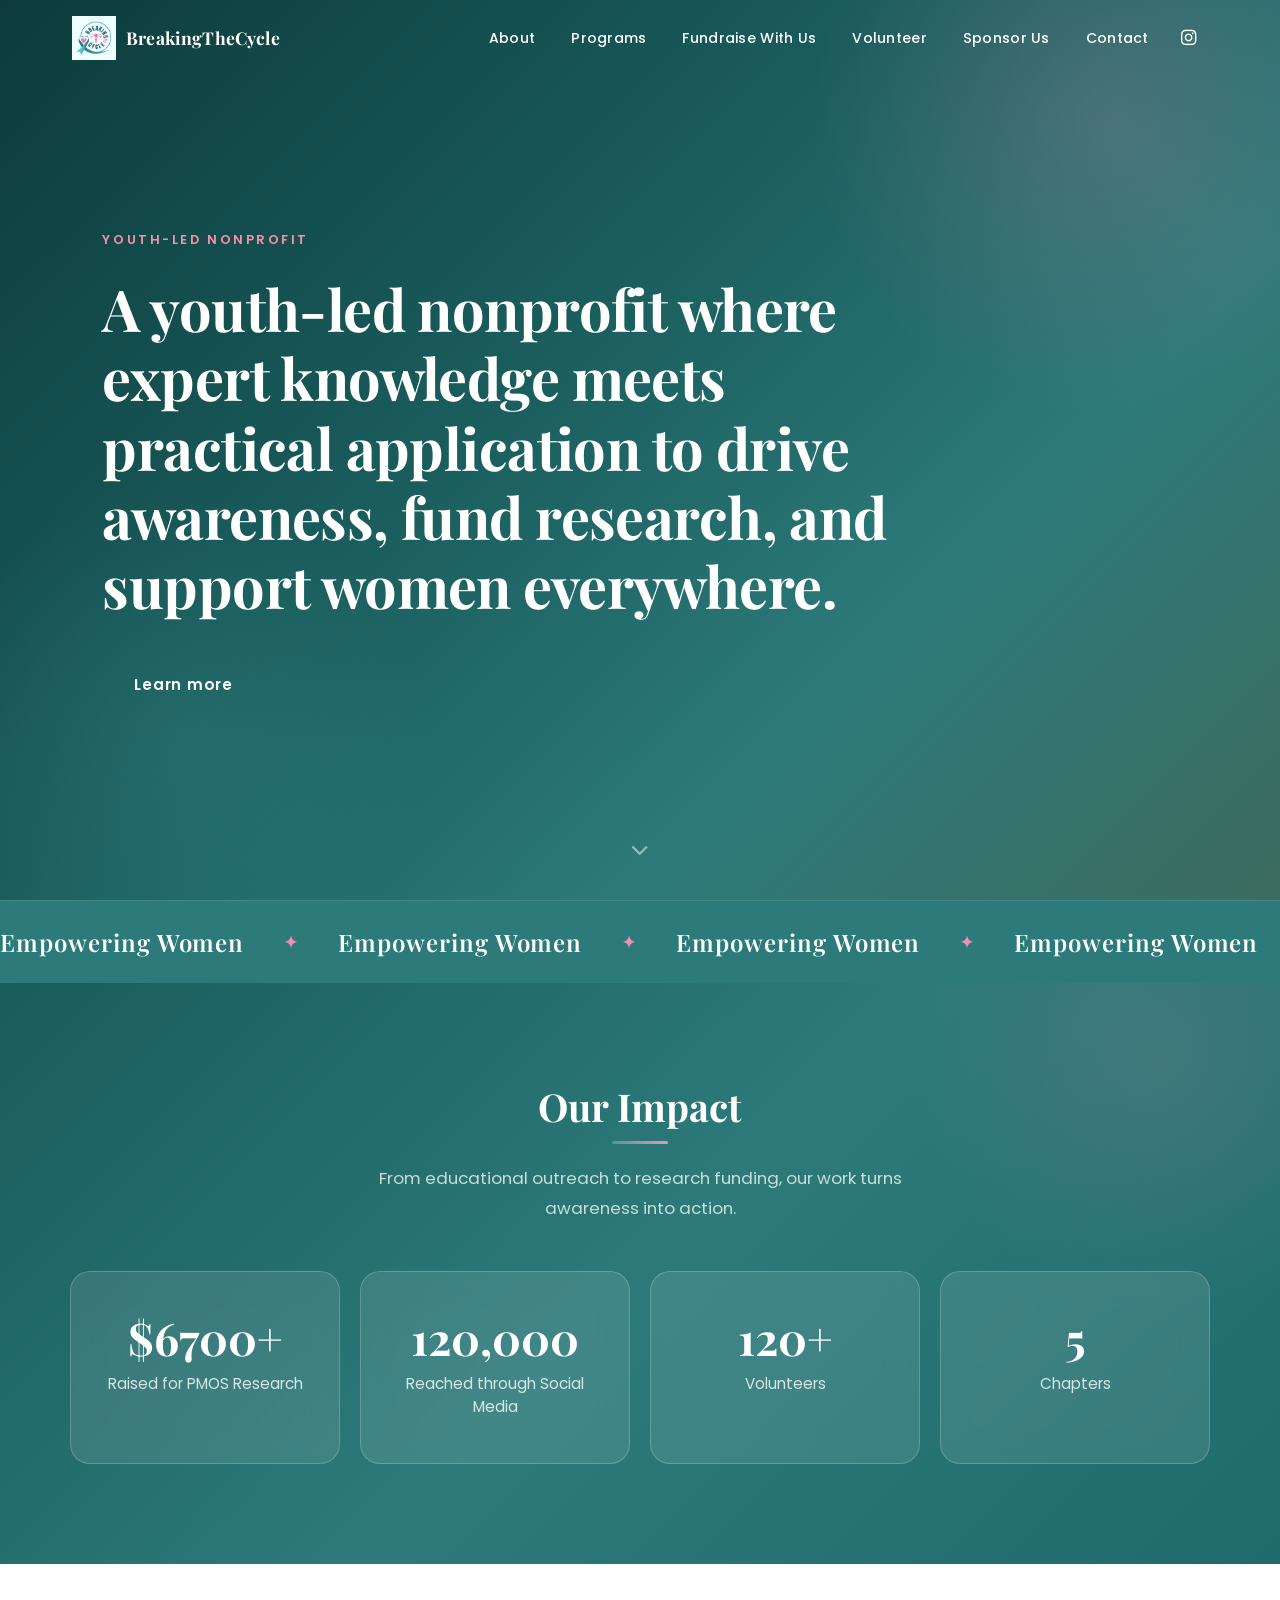
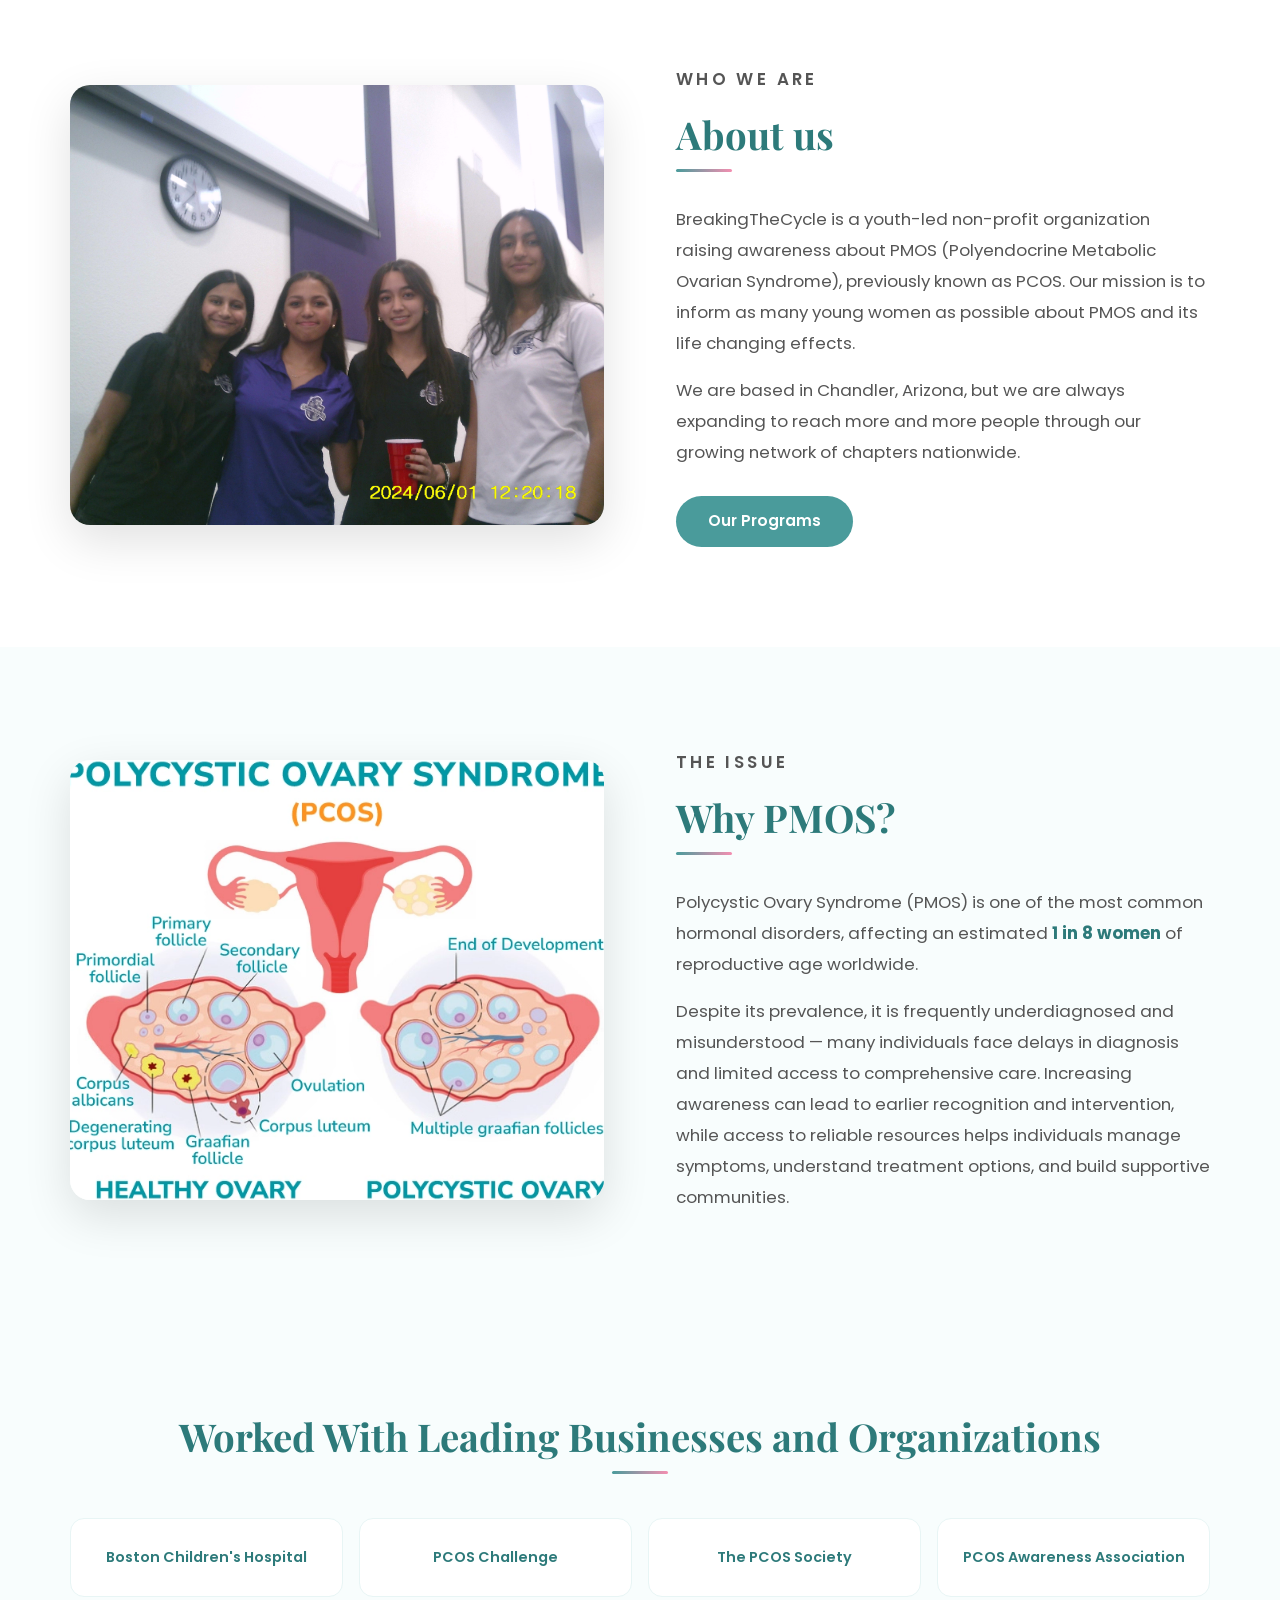
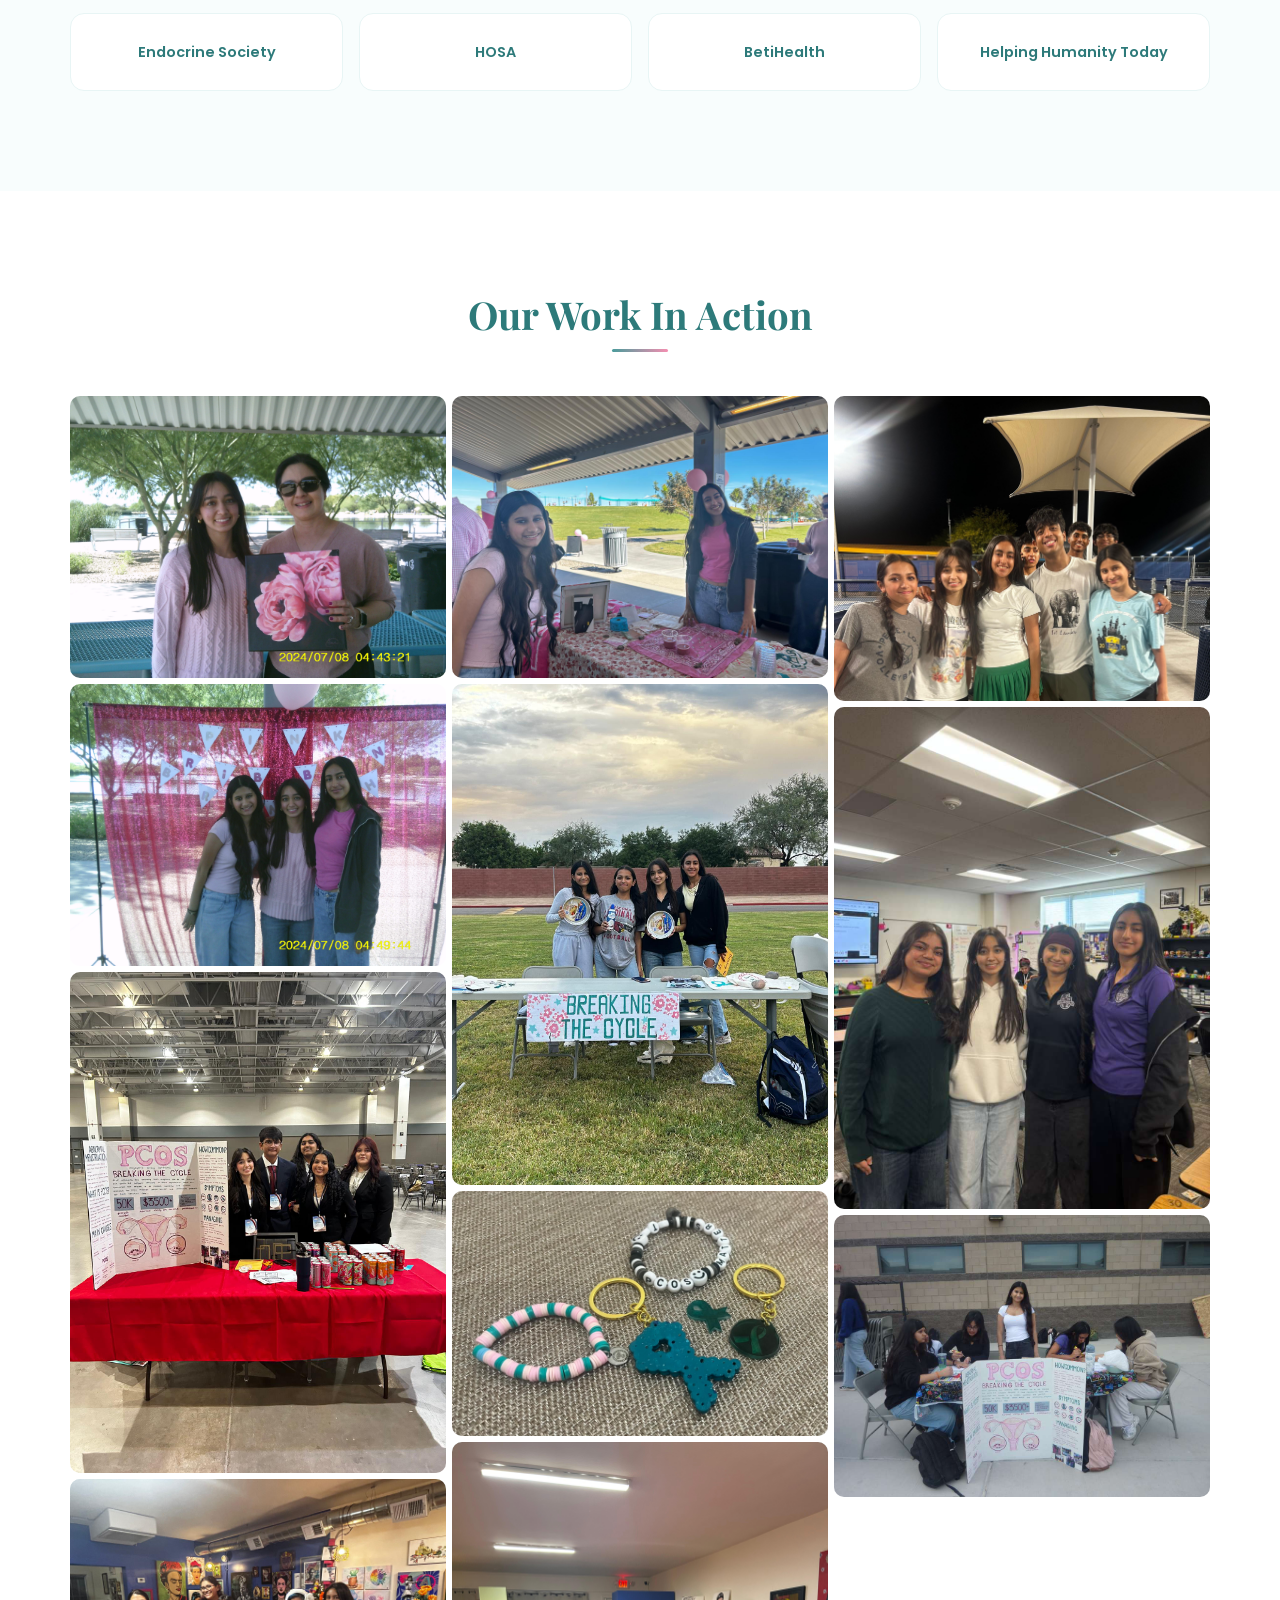
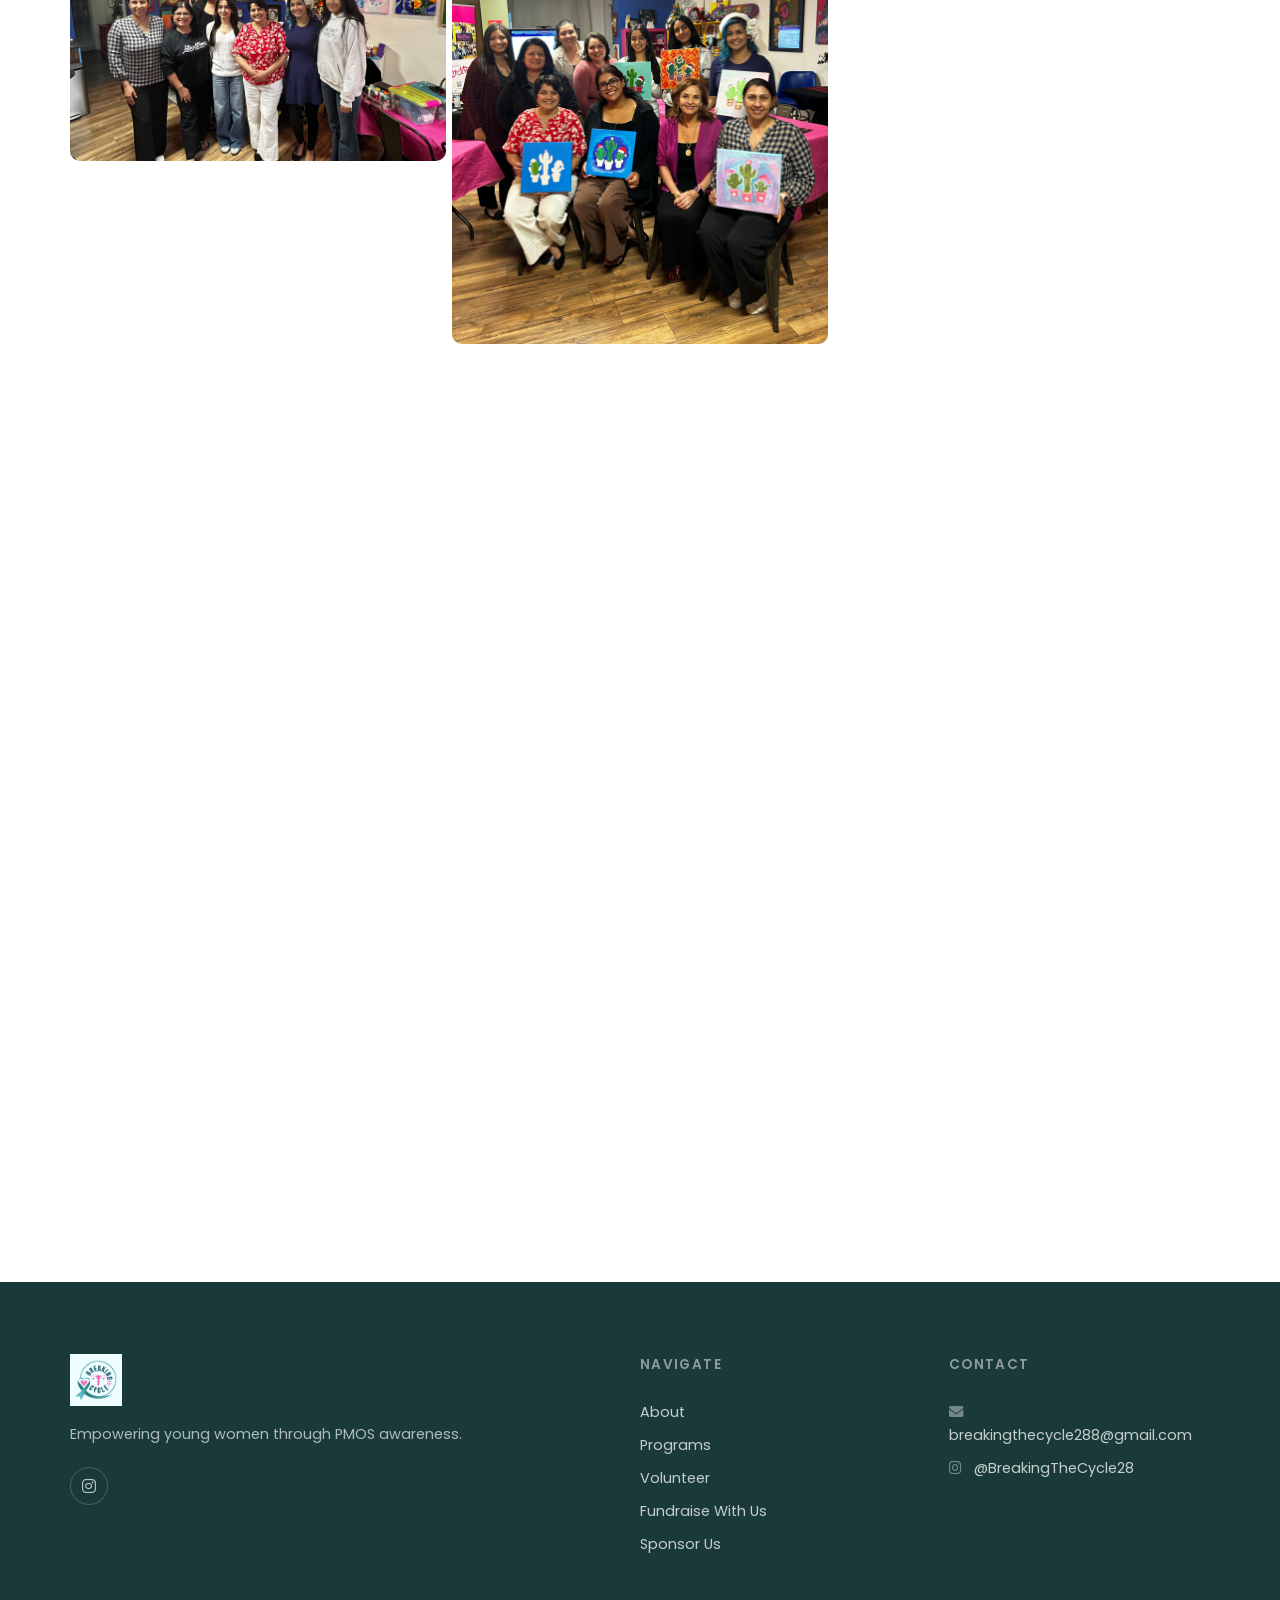
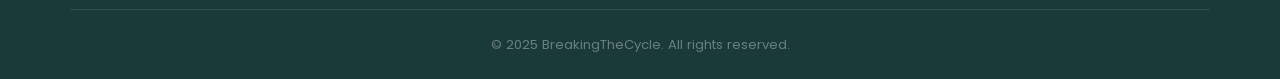
==== commit ad430403: "Add files via upload" ====
--- a/index.html
+++ b/index.html
@@ -9,13 +9,12 @@
     <link href="https://fonts.googleapis.com/css2?family=Poppins:wght@300;400;500;600;700&family=Playfair+Display:ital,wght@0,400;0,600;0,700;1,400&display=swap" rel="stylesheet">
     <link rel="stylesheet" href="https://cdnjs.cloudflare.com/ajax/libs/font-awesome/6.5.0/css/all.min.css">
 </head>
-
 <body>
 
     <!-- Navigation -->
     <nav class="navbar" id="navbar">
         <div class="nav-container">
-            <a href="#home" class="nav-logo">
+            <a href="index.html" class="nav-logo">
                 <img src="logo.png" alt="BreakingTheCycle Logo">
                 <span class="nav-brand">BreakingTheCycle</span>
             </a>
@@ -26,11 +25,11 @@
             </button>
             <ul class="nav-menu" id="nav-menu">
                 <li><a href="#about" class="nav-link">About</a></li>
-                <li><a href="#programs" class="nav-link">Programs</a></li>
-                <li><a href="#donate" class="nav-link">Fundraise With Us</a></li>
-                <li><a href="#volunteer" class="nav-link">Volunteer</a></li>
-                <li><a href="#sponsor" class="nav-link">Sponsor Us</a></li>
-                <li><a href="#contact" class="nav-link">Contact</a></li>
+                <li><a href="programs.html" class="nav-link">Programs</a></li>
+                <li><a href="donate.html" class="nav-link">Fundraise With Us</a></li>
+                <li><a href="volunteer.html" class="nav-link">Volunteer</a></li>
+                <li><a href="sponsor.html" class="nav-link">Sponsor Us</a></li>
+                <li><a href="contact.html" class="nav-link">Contact</a></li>
                 <li><a href="https://www.instagram.com/breakingthecycle28" target="_blank" rel="noopener" class="nav-link nav-icon-link"><i class="fa-brands fa-instagram"></i></a></li>
             </ul>
         </div>
@@ -52,33 +51,47 @@
     <!-- Marquee -->
     <div class="marquee-section">
         <div class="marquee-track">
-            <span>Empowering Women</span>
-            <span class="marquee-dot">✦</span>
-            <span>Empowering Women</span>
-            <span class="marquee-dot">✦</span>
-            <span>Empowering Women</span>
-            <span class="marquee-dot">✦</span>
-            <span>Empowering Women</span>
-            <span class="marquee-dot">✦</span>
-            <span>Empowering Women</span>
-            <span class="marquee-dot">✦</span>
-            <span>Empowering Women</span>
-            <span class="marquee-dot">✦</span>
-            <!-- Duplicate for seamless loop -->
-            <span aria-hidden="true">Empowering Women</span>
-            <span class="marquee-dot" aria-hidden="true">✦</span>
-            <span aria-hidden="true">Empowering Women</span>
-            <span class="marquee-dot" aria-hidden="true">✦</span>
-            <span aria-hidden="true">Empowering Women</span>
-            <span class="marquee-dot" aria-hidden="true">✦</span>
-            <span aria-hidden="true">Empowering Women</span>
-            <span class="marquee-dot" aria-hidden="true">✦</span>
-            <span aria-hidden="true">Empowering Women</span>
-            <span class="marquee-dot" aria-hidden="true">✦</span>
-            <span aria-hidden="true">Empowering Women</span>
-            <span class="marquee-dot" aria-hidden="true">✦</span>
+            <span>Empowering Women</span><span class="marquee-dot">✦</span>
+            <span>Empowering Women</span><span class="marquee-dot">✦</span>
+            <span>Empowering Women</span><span class="marquee-dot">✦</span>
+            <span>Empowering Women</span><span class="marquee-dot">✦</span>
+            <span>Empowering Women</span><span class="marquee-dot">✦</span>
+            <span>Empowering Women</span><span class="marquee-dot">✦</span>
+            <span aria-hidden="true">Empowering Women</span><span class="marquee-dot" aria-hidden="true">✦</span>
+            <span aria-hidden="true">Empowering Women</span><span class="marquee-dot" aria-hidden="true">✦</span>
+            <span aria-hidden="true">Empowering Women</span><span class="marquee-dot" aria-hidden="true">✦</span>
+            <span aria-hidden="true">Empowering Women</span><span class="marquee-dot" aria-hidden="true">✦</span>
+            <span aria-hidden="true">Empowering Women</span><span class="marquee-dot" aria-hidden="true">✦</span>
+            <span aria-hidden="true">Empowering Women</span><span class="marquee-dot" aria-hidden="true">✦</span>
         </div>
     </div>
+
+    <!-- Impact Section -->
+    <section id="impact" class="section impact-section">
+        <div class="section-container">
+            <h2 class="section-title">Our Impact</h2>
+            <div class="section-line"></div>
+            <p class="section-subtitle">From educational outreach to research funding, our work turns awareness into action.</p>
+            <div class="impact-grid">
+                <div class="impact-card">
+                    <div class="impact-number" data-target="6700" data-prefix="$" data-suffix="+">$0+</div>
+                    <p>Raised for PMOS Research</p>
+                </div>
+                <div class="impact-card">
+                    <div class="impact-number" data-target="120000" data-comma="true">0</div>
+                    <p>Reached through Social Media</p>
+                </div>
+                <div class="impact-card">
+                    <div class="impact-number" data-target="120" data-suffix="+">0+</div>
+                    <p>Volunteers</p>
+                </div>
+                <div class="impact-card">
+                    <div class="impact-number" data-target="5">0</div>
+                    <p>Chapters</p>
+                </div>
+            </div>
+        </div>
+    </section>
 
     <!-- About Section -->
     <section id="about" class="section two-col-section">
@@ -93,13 +106,13 @@
                     <div class="section-line left-align"></div>
                     <p>BreakingTheCycle is a youth-led non-profit organization raising awareness about PMOS (Polyendocrine Metabolic Ovarian Syndrome), previously known as PCOS. Our mission is to inform as many young women as possible about PMOS and its life changing effects.</p>
                     <p>We are based in Chandler, Arizona, but we are always expanding to reach more and more people through our growing network of chapters nationwide.</p>
-                    <a href="#programs" class="btn btn-primary" style="margin-top: 28px; display: inline-block;">Our Programs</a>
-                </div>
-            </div>
-        </div>
-    </section>
-
-    <!-- Why PCOS Section -->
+                    <a href="programs.html" class="btn btn-primary" style="margin-top: 28px; display: inline-block;">Our Programs</a>
+                </div>
+            </div>
+        </div>
+    </section>
+
+    <!-- Why PMOS Section -->
     <section id="why-pcos" class="section two-col-section section-alt">
         <div class="section-container">
             <div class="two-col-grid reverse">
@@ -111,34 +124,7 @@
                     <p>Despite its prevalence, it is frequently underdiagnosed and misunderstood — many individuals face delays in diagnosis and limited access to comprehensive care. Increasing awareness can lead to earlier recognition and intervention, while access to reliable resources helps individuals manage symptoms, understand treatment options, and build supportive communities.</p>
                 </div>
                 <div class="two-col-image">
-                    <img src="PMOS2-01.webp" alt="PMOS Awareness">
-                </div>
-            </div>
-        </div>
-    </section>
-
-    <!-- Impact Section -->
-    <section id="impact" class="section impact-section">
-        <div class="section-container">
-            <h2 class="section-title">Our Impact</h2>
-            <div class="section-line"></div>
-            <p class="section-subtitle">From educational outreach to research funding, our work turns awareness into action.</p>
-            <div class="impact-grid">
-                <div class="impact-card">
-                    <div class="impact-number" data-target="6700" data-prefix="$" data-suffix="+">$0+</div>
-                    <p>Raised for PMOS Research</p>
-                </div>
-                <div class="impact-card">
-                    <div class="impact-number" data-target="120000" data-comma="true">0</div>
-                    <p>Reached through Social Media</p>
-                </div>
-                <div class="impact-card">
-                    <div class="impact-number" data-target="120" data-suffix="+">0+</div>
-                    <p>Volunteers</p>
-                </div>
-                <div class="impact-card">
-                    <div class="impact-number" data-target="5">0</div>
-                    <p>Chapters</p>
+                    <img src="PCOS2-01.webp" alt="PMOS Awareness">
                 </div>
             </div>
         </div>
@@ -179,61 +165,6 @@
                 <div class="gallery-item"><img src="WhatsApp Image 2026-05-26 at 5.14.22 PM.jpeg" alt="BTC Event"></div>
                 <div class="gallery-item"><img src="groupbracelet.jpeg" alt="BTC Event"></div>
                 <div class="gallery-item"><img src="WhatsApp Image 2026-05-26 at 5.17.22 PM.jpeg" alt="BTC Event"></div>
-
-            </div>
-        </div>
-    </section>
-
-    <!-- Programs Section -->
-    <section id="programs" class="section section-alt">
-        <div class="section-container">
-            <h2 class="section-title">Our Programs</h2>
-            <div class="section-line"></div>
-            <p class="section-subtitle">From podcasts to community events, here's how we take action.</p>
-            <div class="programs-grid">
-                <div class="program-card">
-                    <div class="program-icon"><i class="fa-solid fa-microphone-lines"></i></div>
-                    <h3>The PCOS Diaries</h3>
-                    <p>Our podcast where we interview PCOS specialists and provide reliable information for those navigating life with PCOS.</p>
-                    <a href="#podcast" class="program-link">Watch Episodes →</a>
-                </div>
-                <div class="program-card">
-                    <div class="program-icon"><i class="fa-solid fa-kit-medical"></i></div>
-                    <h3>PMOS Kit Distribution</h3>
-                    <p>We distribute PMOS kits to clinics across the Phoenix area to help women better understand their condition.</p>
-                </div>
-                <div class="program-card">
-                    <div class="program-icon"><i class="fa-solid fa-person-walking"></i></div>
-                    <h3>PMOS Awareness Walk</h3>
-                    <p>Annual walk in September for National PMOS Awareness Month, bringing the community together to raise awareness.</p>
-                    <a href="#sponsor" class="program-link">Sponsor Us →</a>
-
-                </div>
-                <div class="program-card">
-                    <div class="program-icon"><i class="fa-solid fa-book-open"></i></div>
-                    <h3>Bracelet Making</h3>
-                    <p>We've partnered with various organizations to create bracelets that we sell to raise funds for our initiatives.</p>
-                </div>
-            </div>
-        </div>
-    </section>
-
-    <!-- Podcast Section -->
-    <section id="podcast" class="section">
-        <div class="section-container">
-            <h2 class="section-title">The PCOS Diaries</h2>
-            <div class="section-line"></div>
-            <p class="section-subtitle">Interviews with PCOS specialists and stories from women navigating life with PCOS.</p>
-            <div class="podcast-grid">
-                <div class="podcast-card">
-                    <iframe src="https://www.youtube.com/embed/5lDBDg7c888" title="PCOS Diaries Episode 1" allow="accelerometer; autoplay; clipboard-write; encrypted-media; gyroscope; picture-in-picture" allowfullscreen></iframe>
-                </div>
-                <div class="podcast-card">
-                    <iframe src="https://www.youtube.com/embed/5c15yQ5N_NQ" title="PCOS Diaries Episode 2" allow="accelerometer; autoplay; clipboard-write; encrypted-media; gyroscope; picture-in-picture" allowfullscreen></iframe>
-                </div>
-                <div class="podcast-card">
-                    <iframe src="https://www.youtube.com/embed/fNRErykeidM" title="PCOS Diaries Episode 3" allow="accelerometer; autoplay; clipboard-write; encrypted-media; gyroscope; picture-in-picture" allowfullscreen></iframe>
-                </div>
             </div>
         </div>
     </section>
@@ -278,113 +209,7 @@
         </div>
     </section>
 
-    <!-- Volunteer Section -->
-    <section id="volunteer" class="section two-col-section">
-        <div class="section-container">
-            <div class="two-col-grid">
-                <div class="two-col-image">
-                    <img src="bracelets.jpg" alt="BTC Bracelets">
-                </div>
-                <div class="two-col-text">
-                    <p class="section-eyebrow">Get Involved</p>
-                    <h2 class="section-title left-align">Volunteer With Us</h2>
-                    <div class="section-line left-align"></div>
-                    <p>One of the easiest and most meaningful ways to support BreakingTheCycle is by making PMOS awareness bracelets. These bracelets help spread the word and show solidarity with women affected by PMOS.</p>
-                    <p style="margin-top: 16px;">Simply make your bracelets at home and mail them directly to our school — we'll take care of the rest!</p>
-                    <div class="volunteer-address">
-                        <i class="fa-solid fa-location-dot"></i>
-                        <div>
-                            <strong>Arizona College Preparatory — Erie Campus</strong>
-                            <span>4477 S Gilbert Rd, Chandler, AZ 85249</span>
-                        </div>
-                    </div>
-                    <a href="#contact" class="btn btn-primary" style="margin-top: 28px; display: inline-block;">Contact Us to Volunteer</a>
-                </div>
-            </div>
-        </div>
-    </section>
-
-    <!-- Donate Section -->
-    <section id="donate" class="section donate-section">
-        <div class="section-container">
-            <p class="section-eyebrow light">Our Current Fundraiser</p>
-            <h2 class="section-title">Make an Impact Today</h2>
-            <div class="section-line"></div>
-            <p class="donate-text">Support our initiatives by donating to us directly — every contribution helps us raise awareness, fund research, and empower women everywhere.</p>
-            <div class="donate-amounts">
-                <button class="amount-btn" onclick="selectAmount(this, 10)">$10</button>
-                <button class="amount-btn" onclick="selectAmount(this, 20)">$20</button>
-                <button class="amount-btn active" onclick="selectAmount(this, 30)">$30</button>
-                <button class="amount-btn" onclick="selectAmount(this, 40)">$40</button>
-                <button class="amount-btn" onclick="selectAmount(this, 'custom')">Custom</button>
-            </div>
-            <div class="donate-frequency">
-                <button class="freq-btn active" onclick="selectFreq(this)">One-Time</button>
-                <button class="freq-btn" onclick="selectFreq(this)">Monthly</button>
-                <button class="freq-btn" onclick="selectFreq(this)">Annual</button>
-            </div>
-            <a href="https://checkout.square.site/merchant/ML2024N86Z0TC/checkout/PUNZ3MWCZ3QM3F3FDSMFDGRC" target="_blank" rel="noopener" class="btn btn-donate">Donate</a>
-            <p class="donate-sub">Can't donate? <a href="mailto:breakingthecycle28@gmail.com?Subject=Volunteer%20Inquiry">Volunteer with us</a> instead.</p>
-
-            <div class="donate-divider"></div>
-
-            <div class="donate-fundraiser">
-                <p class="donate-fundraiser-eyebrow">Featured Fundraiser</p>
-                <h3 class="donate-fundraiser-title">Dr. Zhu's PMOS Research</h3>
-                <p class="donate-fundraiser-desc">Support Dr. Zhu's groundbreaking PMOS research at Boston Children's Hospital — helping find better treatments for the millions of women affected by PMOS.</p>
-                <a href="https://secure.childrenshospital.org/site/TR;jsessionid=00000000.app20110a?px=3124679&fr_id=2510&pg=personal&NONCE_TOKEN=1F5CAA955D2D10E6E56530632FA77A19" target="_blank" rel="noopener" class="btn btn-donate-secondary">Support This Research →</a>
-            </div>
-        </div>
-    </section>
-
-    <!-- Sponsorship Section -->
-    <section id="sponsor" class="section sponsor-section">
-        <div class="section-container">
-            <div class="sponsor-grid">
-                <div class="sponsor-info-side">
-                    <p class="section-eyebrow">Partner With Us</p>
-                    <h2 class="section-title left-align">Become a Sponsor</h2>
-                    <div class="section-line left-align"></div>
-                    <p class="sponsor-desc">Your company's support helps us fund PMOS research, distribute awareness kits, and reach thousands of young women. Every sponsor is recognized for their commitment to women's health.</p>
-                    <div class="sponsor-perks">
-                        <div class="sponsor-perk">
-                            <i class="fa-solid fa-circle-check"></i>
-                            <span>Logo featured on our website</span>
-                        </div>
-                        <div class="sponsor-perk">
-                            <i class="fa-solid fa-circle-check"></i>
-                            <span>Shoutout on our social media channels</span>
-                        </div>
-                        <div class="sponsor-perk">
-                            <i class="fa-solid fa-circle-check"></i>
-                            <span>Recognition at our annual PMOS Awareness Walk</span>
-                        </div>
-                        <div class="sponsor-perk">
-                            <i class="fa-solid fa-circle-check"></i>
-                            <span>Certificate of appreciation from our team</span>
-                        </div>
-                    </div>
-                </div>
-                <div class="sponsor-form-side">
-                    <form class="signup-form" id="sponsor-form" action="https://formspree.io/f/mnjrogrb" method="POST">
-                        <div class="form-row">
-                            <input type="text" name="first_name" placeholder="First Name" required>
-                            <input type="text" name="last_name" placeholder="Last Name" required>
-                        </div>
-                        <input type="text" name="company_name" placeholder="Company Name" required>
-                        <input type="email" name="email" placeholder="Email Address" required>
-                        <input type="tel" name="phone" placeholder="Phone Number (optional)">
-                        <input type="url" name="website" placeholder="Company Website (optional)">
-                        <textarea name="message" placeholder="Tell us about your company and why you'd like to sponsor BreakingTheCycle." rows="4" required></textarea>
-                        <button type="submit" class="btn btn-primary">Submit Interest</button>
-                    </form>
-                    <p class="form-success" id="sponsor-success">Thank you! We'll reach out within 2–3 business days.</p>
-                </div>
-            </div>
-        </div>
-    </section>
-
-    <!-- Footer / Contact -->
+    <!-- Footer -->
     <footer class="footer" id="contact">
         <div class="footer-container">
             <div class="footer-brand">
@@ -396,15 +221,15 @@
             </div>
             <div class="footer-links">
                 <h4>Navigate</h4>
-                <a href="#about">About</a>
-                <a href="#programs">Programs</a>
-                <a href="#chapters">Start a Chapter</a>
-                <a href="#podcast">Podcast</a>
-                <a href="#donate">Fundraise With Us</a>
+                <a href="about.html">About</a>
+                <a href="programs.html">Programs</a>
+                <a href="volunteer.html">Volunteer</a>
+                <a href="donate.html">Fundraise With Us</a>
+                <a href="sponsor.html">Sponsor Us</a>
             </div>
             <div class="footer-contact">
                 <h4>Contact</h4>
-                <a href="mailto:breakingthecycle28@gmail.com"><i class="fa-solid fa-envelope"></i> breakingthecycle28@gmail.com</a>
+                <a href="mailto:breakingthecycle28@gmail.com"><i class="fa-solid fa-envelope"></i> breakingthecycle288@gmail.com</a>
                 <a href="https://www.instagram.com/breakingthecycle28" target="_blank" rel="noopener"><i class="fa-brands fa-instagram"></i> @BreakingTheCycle28</a>
             </div>
         </div>
@@ -414,47 +239,31 @@
     </footer>
 
     <script>
-        // Mobile hamburger menu toggle
         const hamburger = document.getElementById('hamburger');
         const navMenu = document.getElementById('nav-menu');
-
         hamburger.addEventListener('click', () => {
             hamburger.classList.toggle('active');
             navMenu.classList.toggle('active');
         });
-
         document.querySelectorAll('.nav-link').forEach(link => {
             link.addEventListener('click', () => {
                 hamburger.classList.remove('active');
                 navMenu.classList.remove('active');
             });
         });
-
-        // Sticky navbar on scroll
         window.addEventListener('scroll', () => {
-            const navbar = document.getElementById('navbar');
-            navbar.classList.toggle('scrolled', window.scrollY > 50);
+            document.getElementById('navbar').classList.toggle('scrolled', window.scrollY > 50);
         });
-
-        // Smooth scroll
-        document.querySelectorAll('a[href^="#"]').forEach(anchor => {
-            anchor.addEventListener('click', function (e) {
-                e.preventDefault();
-                const target = document.querySelector(this.getAttribute('href'));
-                if (target) target.scrollIntoView({ behavior: 'smooth', block: 'start' });
-            });
-        });
-
-        // Scroll-reveal animation
+        if (!document.querySelector('.hero')) {
+            document.getElementById('navbar').classList.add('scrolled');
+        }
         const observer = new IntersectionObserver((entries) => {
             entries.forEach(entry => {
                 if (entry.isIntersecting) entry.target.classList.add('visible');
             });
         }, { threshold: 0.1, rootMargin: '0px 0px -50px 0px' });
-
         document.querySelectorAll('.section').forEach(section => observer.observe(section));
 
-        // Count-up animation for impact numbers
         function animateCount(el) {
             const target = parseInt(el.dataset.target);
             const prefix = el.dataset.prefix || '';
@@ -462,20 +271,16 @@
             const useComma = el.dataset.comma === 'true';
             const duration = 2000;
             const startTime = performance.now();
-
             function update(currentTime) {
                 const elapsed = currentTime - startTime;
                 const progress = Math.min(elapsed / duration, 1);
                 const eased = 1 - Math.pow(1 - progress, 3);
                 const current = Math.floor(eased * target);
-                const display = useComma ? current.toLocaleString() : current;
-                el.textContent = prefix + display + suffix;
+                el.textContent = prefix + (useComma ? current.toLocaleString() : current) + suffix;
                 if (progress < 1) requestAnimationFrame(update);
             }
-
             requestAnimationFrame(update);
         }
-
         const impactObserver = new IntersectionObserver((entries) => {
             entries.forEach(entry => {
                 if (entry.isIntersecting) {
@@ -484,36 +289,8 @@
                 }
             });
         }, { threshold: 0.3 });
-
         const impactSection = document.getElementById('impact');
         if (impactSection) impactObserver.observe(impactSection);
-
-        // Donate amount selector
-        function selectAmount(btn, amount) {
-            document.querySelectorAll('.amount-btn').forEach(b => b.classList.remove('active'));
-            btn.classList.add('active');
-        }
-
-        // Donate frequency selector
-        function selectFreq(btn) {
-            document.querySelectorAll('.freq-btn').forEach(b => b.classList.remove('active'));
-            btn.classList.add('active');
-        }
-
-        // Chapter form submit
-        function handleFormSubmit(e) {
-            e.preventDefault();
-            document.getElementById('chapter-form').style.display = 'none';
-            document.getElementById('form-success').style.display = 'block';
-        }
-
-        // Sponsor form submit
-        function handleSponsorSubmit(e) {
-            e.preventDefault();
-            document.getElementById('sponsor-form').style.display = 'none';
-            document.getElementById('sponsor-success').style.display = 'block';
-        }
     </script>
-
 </body>
 </html>
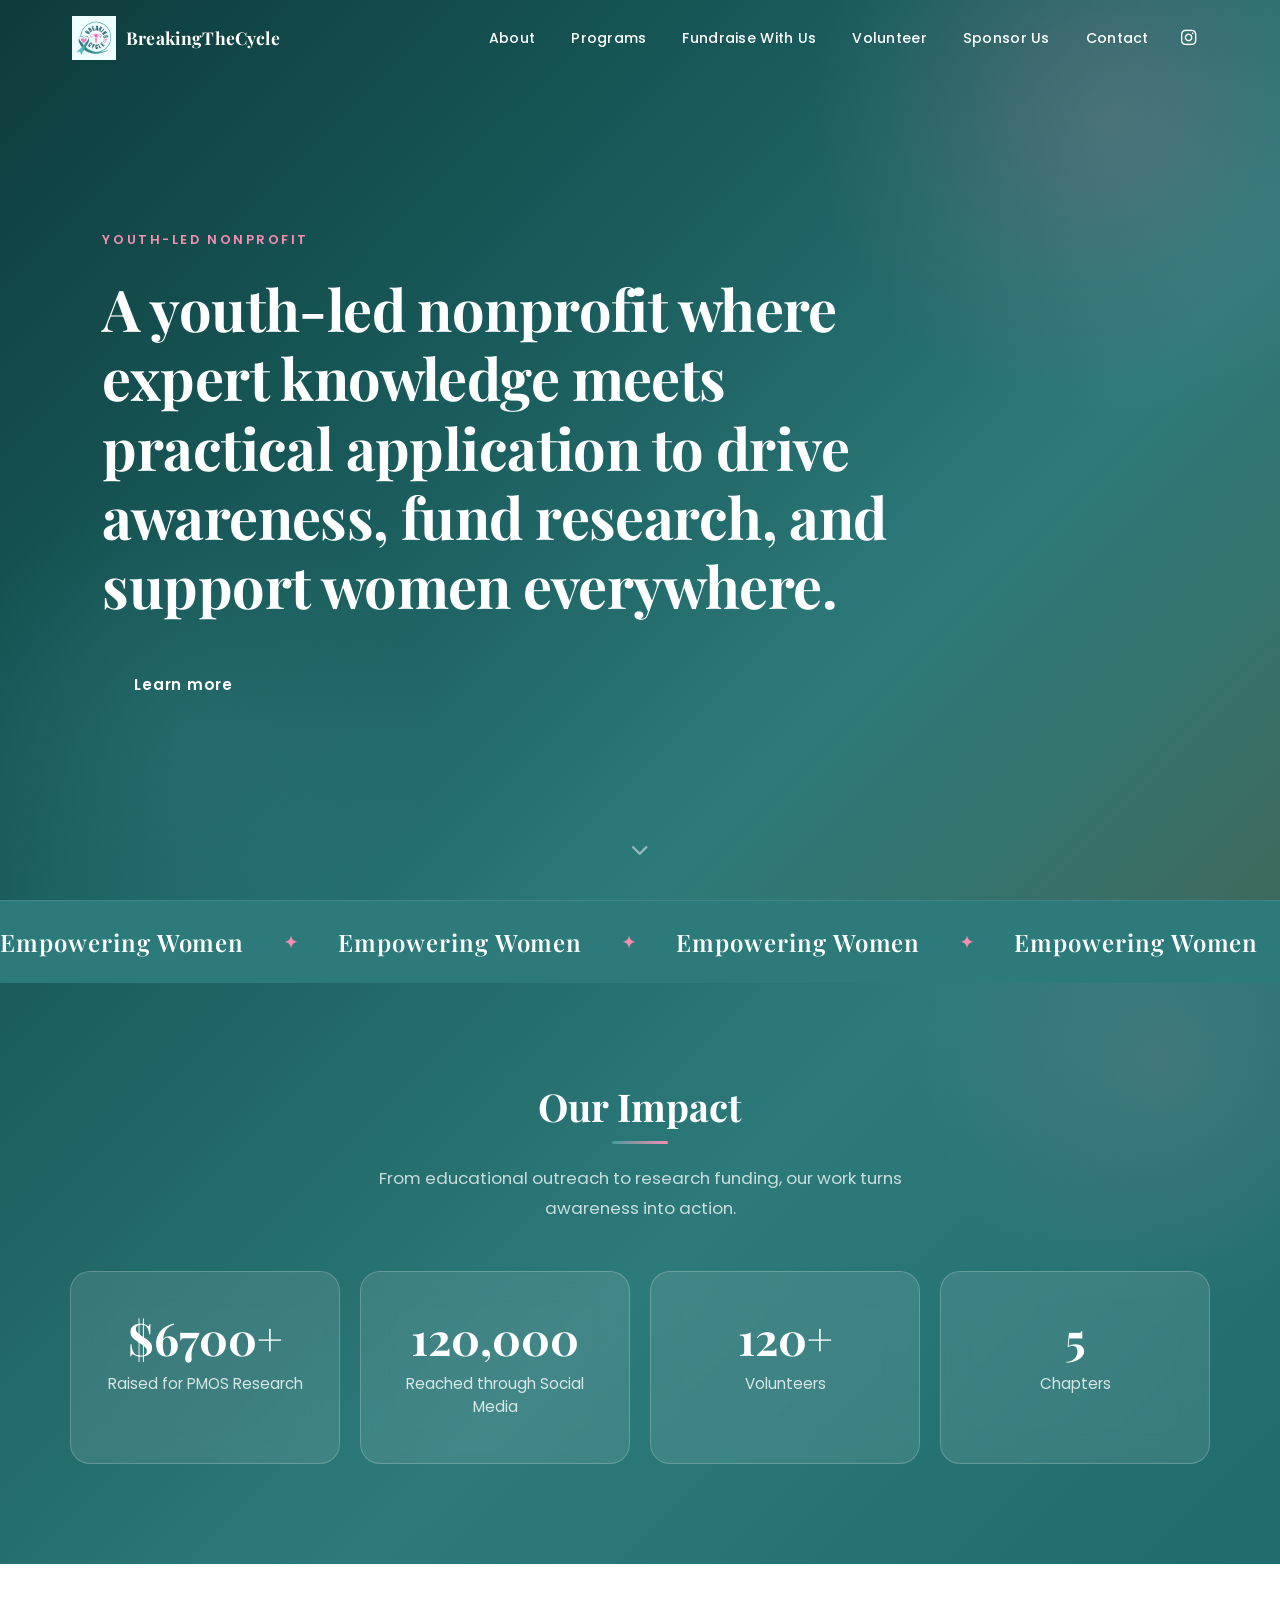
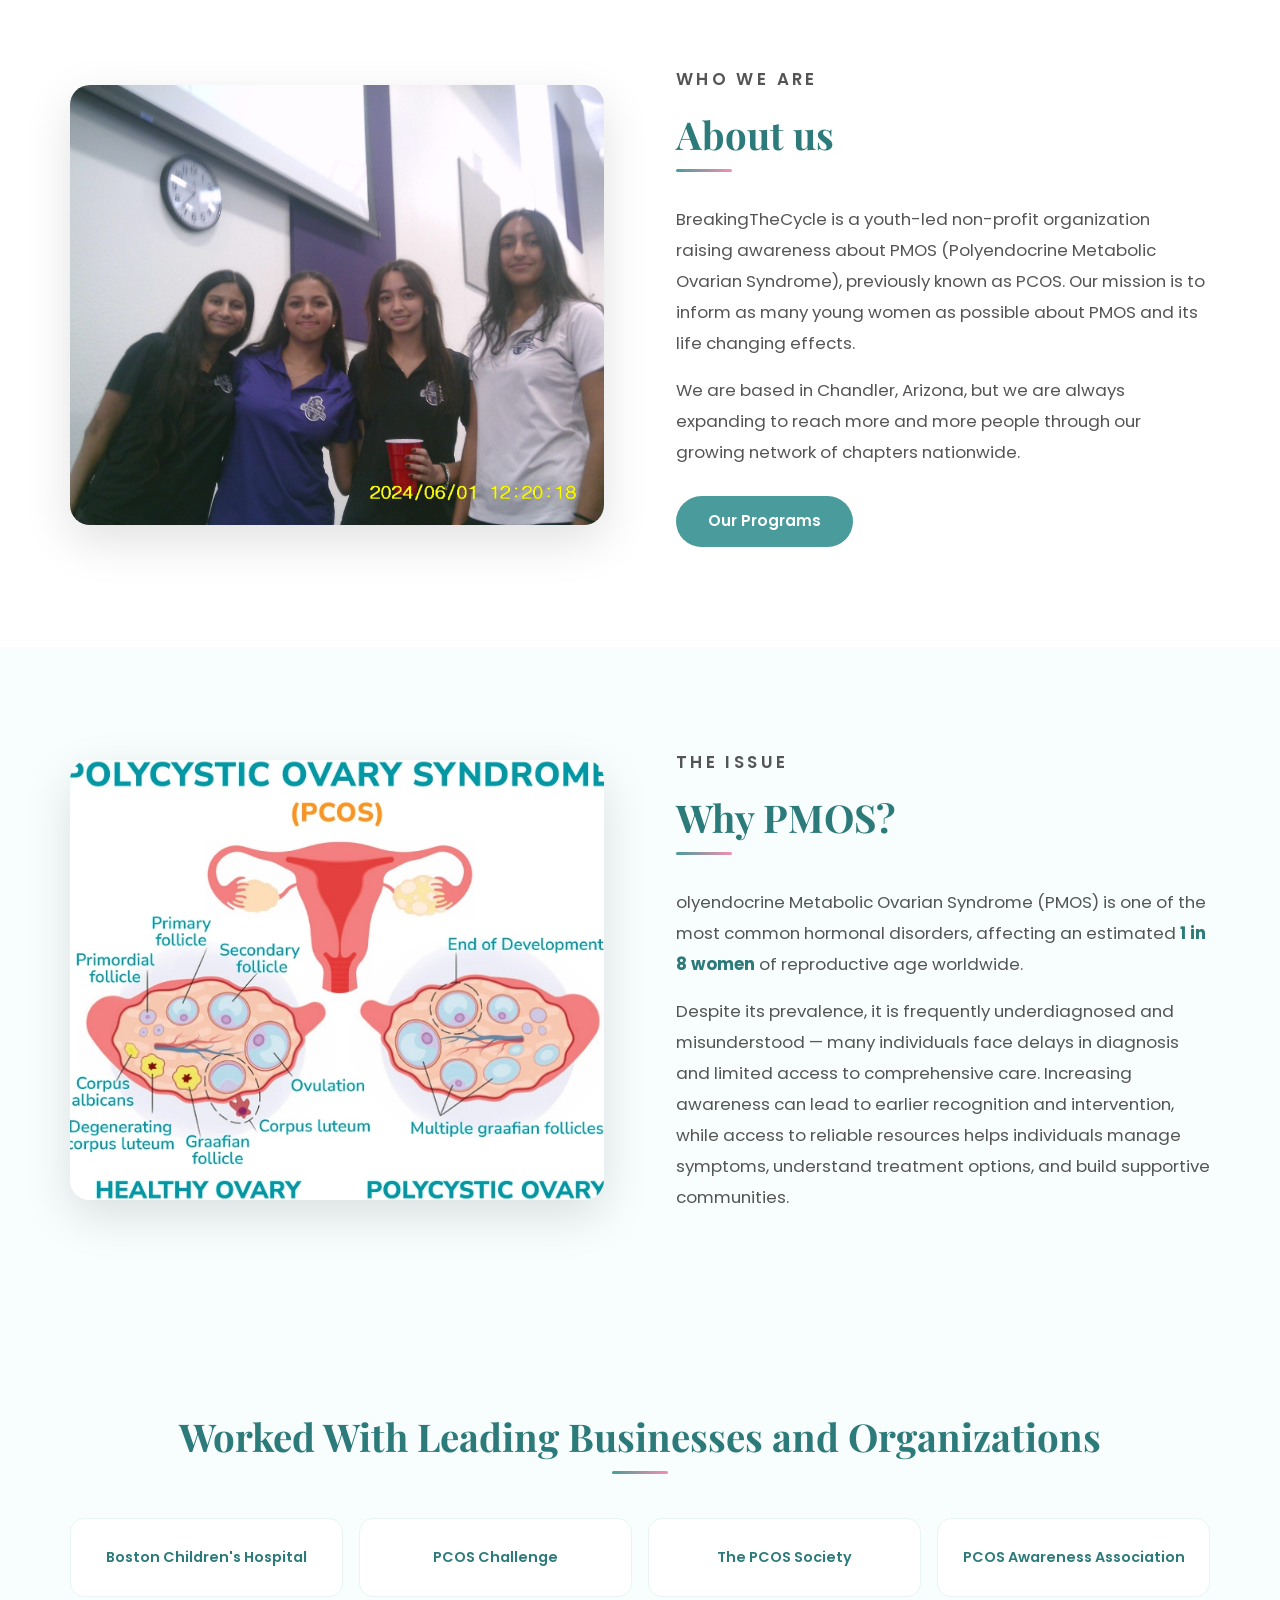
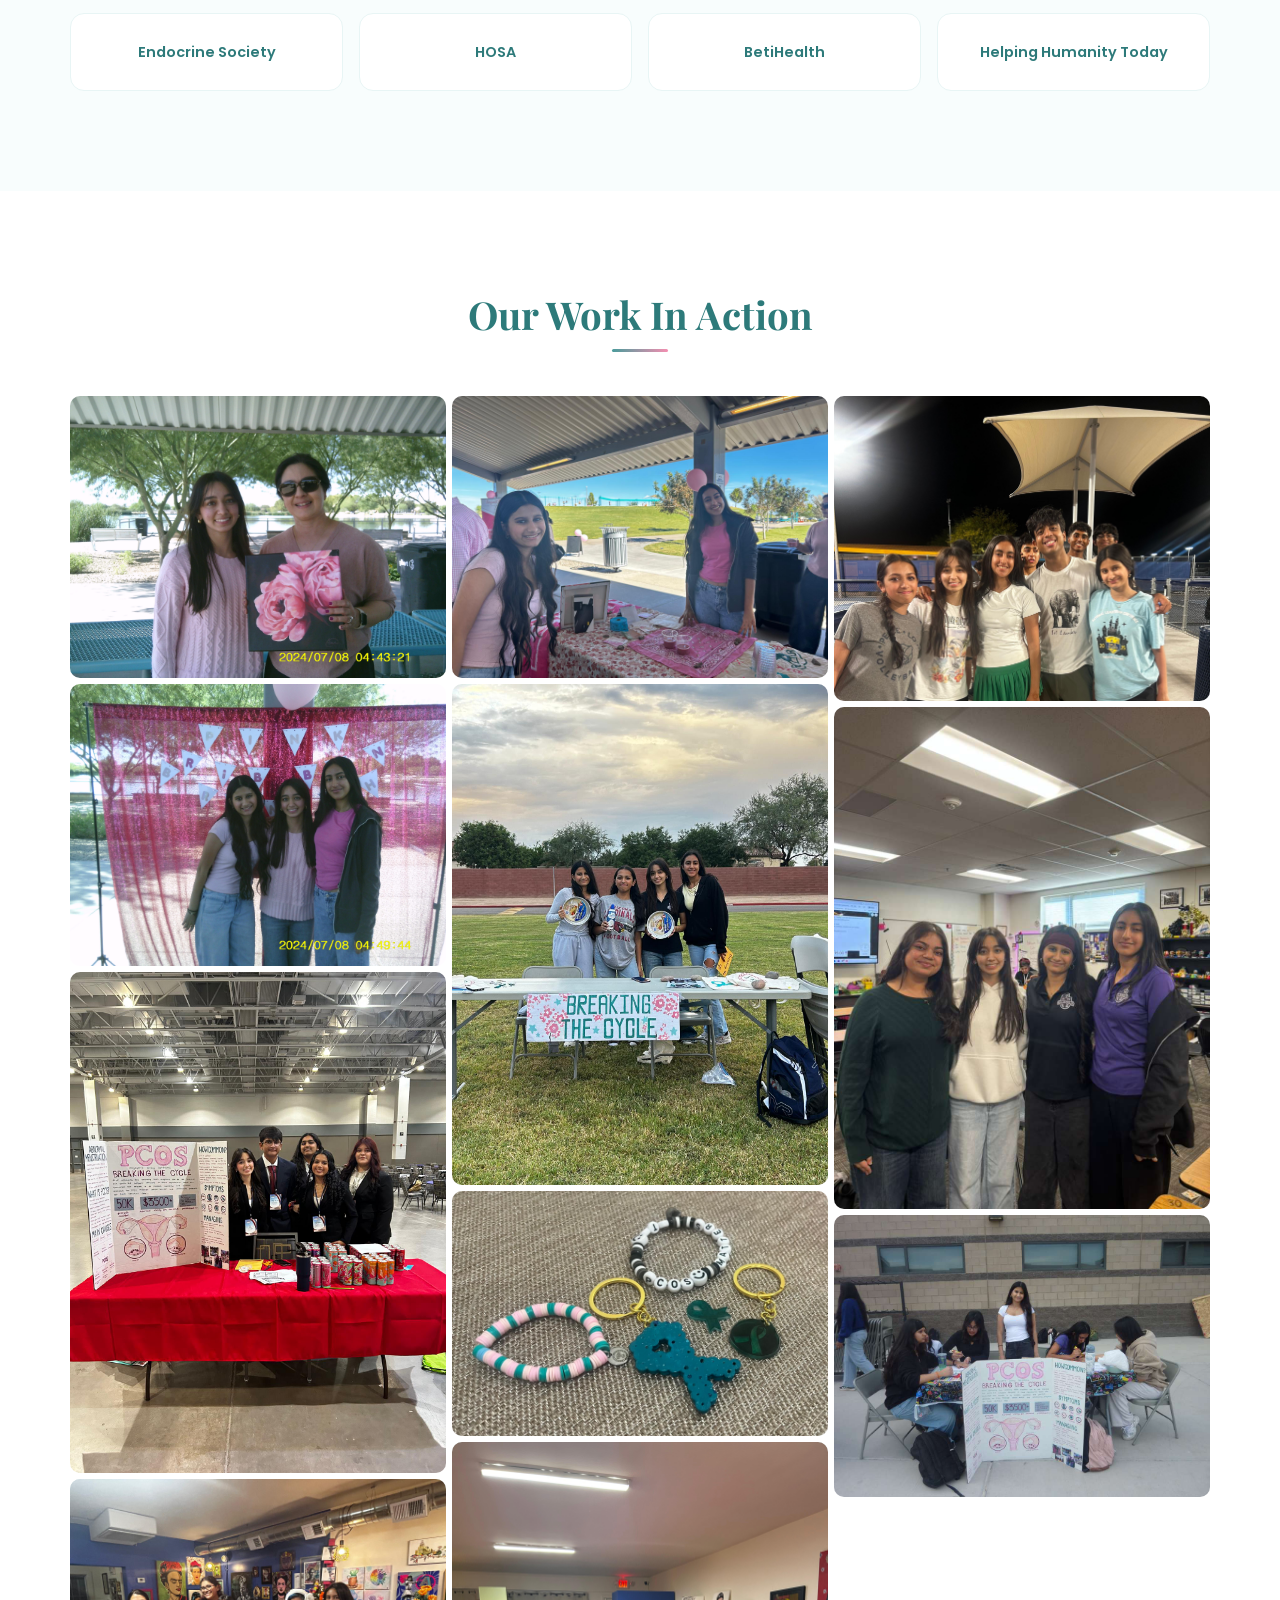
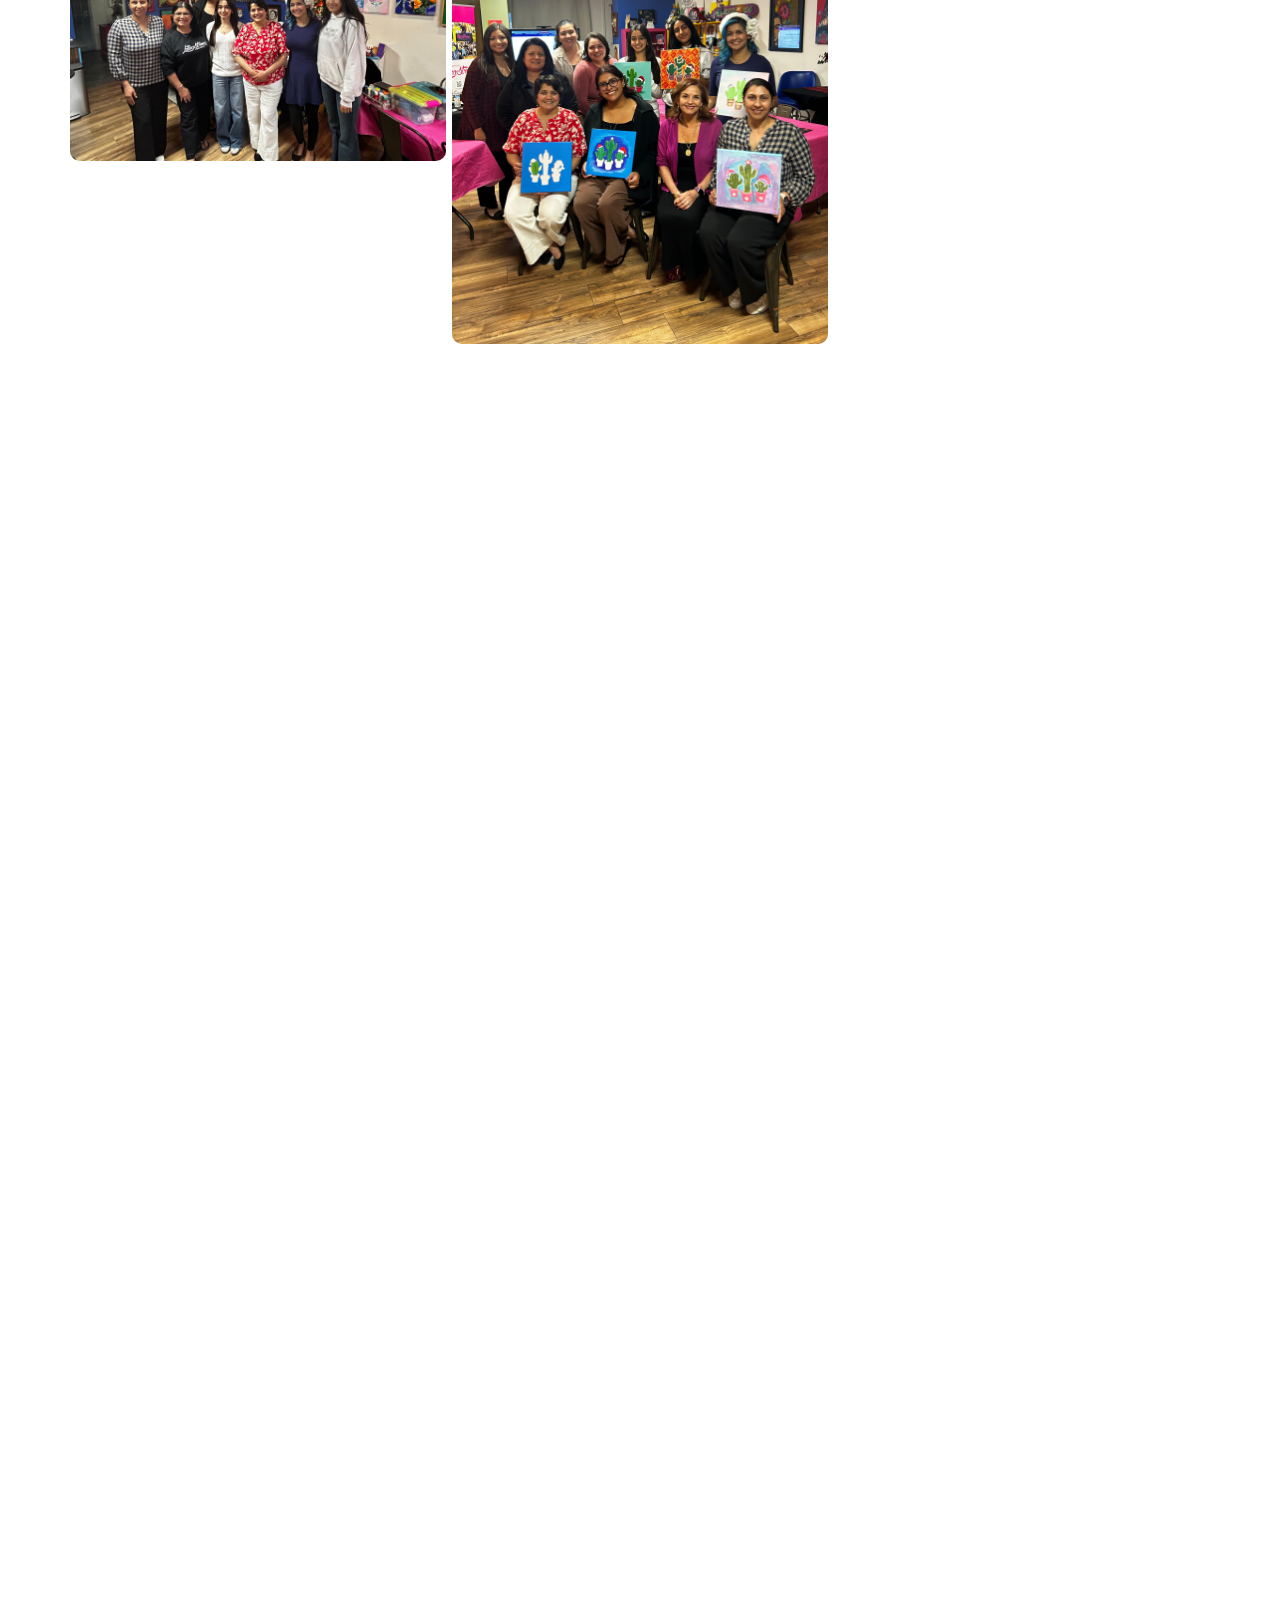
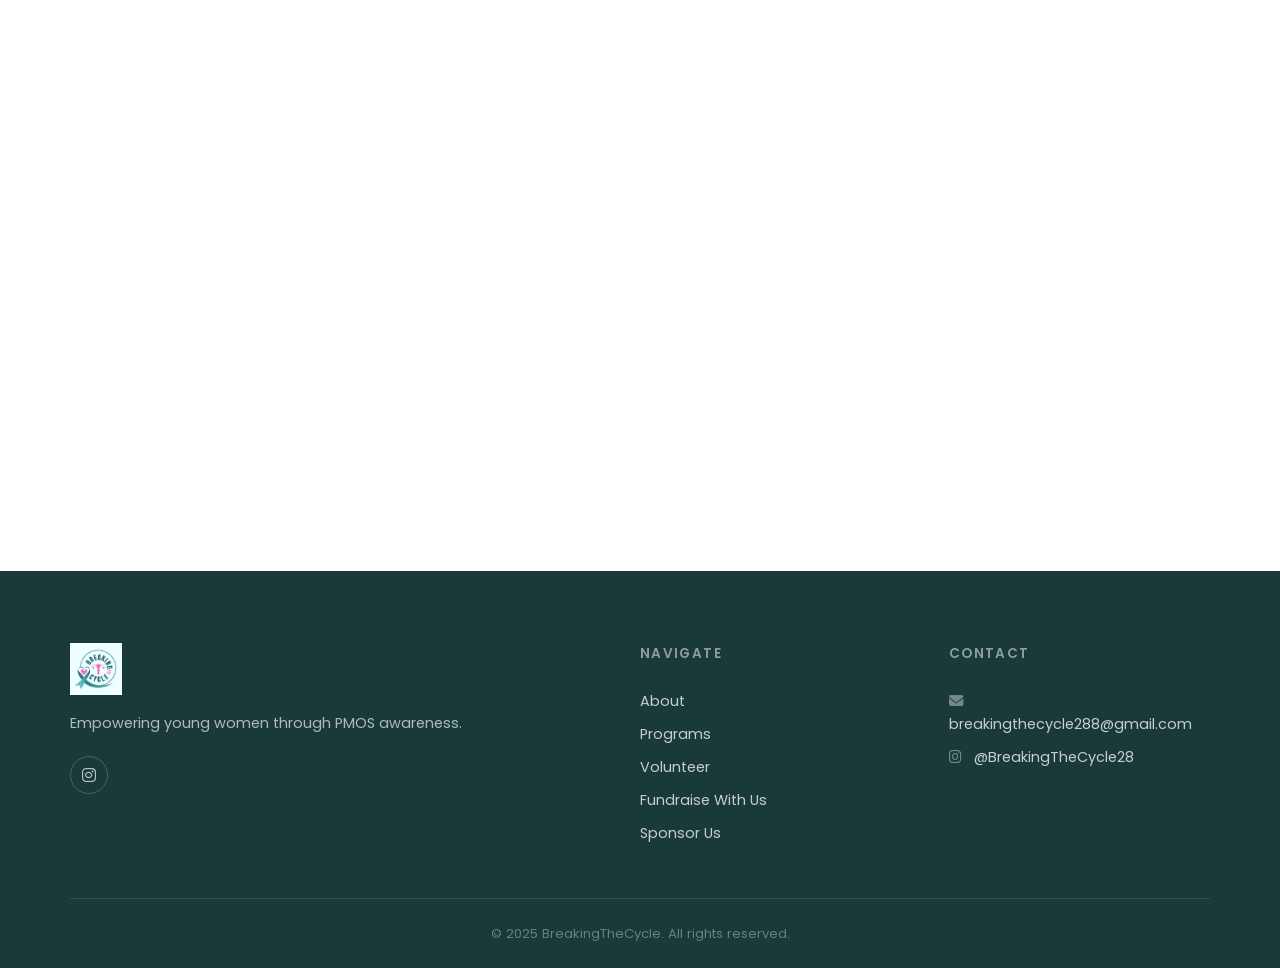
==== commit dfd06d32: "Add files via upload" ====
--- a/index.html
+++ b/index.html
@@ -120,7 +120,7 @@
                     <p class="section-eyebrow">The Issue</p>
                     <h2 class="section-title left-align">Why PMOS?</h2>
                     <div class="section-line left-align"></div>
-                    <p>Polycystic Ovary Syndrome (PMOS) is one of the most common hormonal disorders, affecting an estimated <strong>1 in 8 women</strong> of reproductive age worldwide.</p>
+                    <p>olyendocrine Metabolic Ovarian Syndrome (PMOS) is one of the most common hormonal disorders, affecting an estimated <strong>1 in 8 women</strong> of reproductive age worldwide.</p>
                     <p>Despite its prevalence, it is frequently underdiagnosed and misunderstood — many individuals face delays in diagnosis and limited access to comprehensive care. Increasing awareness can lead to earlier recognition and intervention, while access to reliable resources helps individuals manage symptoms, understand treatment options, and build supportive communities.</p>
                 </div>
                 <div class="two-col-image">
@@ -204,6 +204,38 @@
                         <span class="chapter-label">Raised for Research</span>
                     </div>
                     <p class="chapter-desc">Join our growing network of passionate advocates fighting to bring PMOS awareness to communities everywhere.</p>
+                </div>
+            </div>
+        </div>
+    </section>
+
+    <!-- Our Engagement Section -->
+    <section id="engagement" class="section">
+        <div class="section-container">
+            <p class="section-eyebrow">Community Voice</p>
+            <h2 class="section-title">Our Engagement</h2>
+            <div class="section-line"></div>
+            <p class="section-subtitle">Hear from the people who have been part of the BreakingTheCycle movement.</p>
+            <div class="engagement-grid">
+                <div class="engagement-quote">
+                    <div class="quote-icon"><i class="fa-solid fa-quote-left"></i></div>
+                    <p>"The discussion on thyroid research really opened my eyes to how interconnected our hormonal health truly is."</p>
+                    <span class="quote-author">— Guadalupe</span>
+                </div>
+                <div class="engagement-quote">
+                    <div class="quote-icon"><i class="fa-solid fa-quote-left"></i></div>
+                    <p>"Like Rachel Carson said — the more clearly we focus on the wonders around us, the less taste we have for destruction. BTC embodies that."</p>
+                    <span class="quote-author">— Anabela</span>
+                </div>
+                <div class="engagement-quote">
+                    <div class="quote-icon"><i class="fa-solid fa-quote-left"></i></div>
+                    <p>"Increasing funding for research is the most impactful thing we can do right now for women's health."</p>
+                    <span class="quote-author">— Swasthi</span>
+                </div>
+                <div class="engagement-quote">
+                    <div class="quote-icon"><i class="fa-solid fa-quote-left"></i></div>
+                    <p>"Truly remarkable stuff. The work BTC is doing is something every young woman needs to know about."</p>
+                    <span class="quote-author">— Tejas</span>
                 </div>
             </div>
         </div>
--- a/style.css
+++ b/style.css
@@ -59,11 +59,24 @@
 }
 
 .navbar.scrolled {
-    background: rgba(255, 255, 255, 0.96);
+    background: rgba(74, 155, 155, 0.97);
     backdrop-filter: blur(12px);
     -webkit-backdrop-filter: blur(12px);
-    box-shadow: 0 2px 24px rgba(0, 0, 0, 0.08);
-}
+    box-shadow: 0 2px 24px rgba(0, 0, 0, 0.2);
+}
+
+.navbar.scrolled .nav-link {
+    color: #FFFFFF;
+}
+
+.navbar.scrolled .nav-brand {
+    color: #FFFFFF;
+}
+
+.navbar.scrolled .hamburger span {
+    background: #FFFFFF;
+}
+
 
 .nav-container {
     max-width: 1200px;
@@ -94,9 +107,6 @@
     transition: color 0.3s ease;
 }
 
-.navbar.scrolled .nav-brand {
-    color: #2D7A7A;
-}
 
 .nav-menu {
     display: flex;
@@ -115,9 +125,6 @@
     letter-spacing: 0.02em;
 }
 
-.navbar.scrolled .nav-link {
-    color: #2C3E50;
-}
 
 .nav-link:hover {
     color: #4A9B9B;
@@ -149,9 +156,6 @@
     transition: transform 0.3s ease, opacity 0.3s ease, background 0.3s ease;
 }
 
-.navbar.scrolled .hamburger span {
-    background: #2C3E50;
-}
 
 .hamburger.active span:nth-child(1) { transform: rotate(45deg) translate(5px, 5px); }
 .hamburger.active span:nth-child(2) { opacity: 0; }
@@ -1327,6 +1331,264 @@
 }
 
 /* ========================================
+   Contact Page
+   ======================================== */
+.contact-hero {
+    background: linear-gradient(135deg, #0d3b3b 0%, #1a5c5c 40%, #2D7A7A 100%);
+    padding: 140px 8vw 80px;
+    text-align: center;
+}
+
+.contact-hero .hero-eyebrow {
+    margin-bottom: 16px;
+}
+
+.contact-hero-title {
+    font-family: 'Playfair Display', serif;
+    font-size: clamp(2.4rem, 5vw, 4rem);
+    font-weight: 700;
+    color: #FFFFFF;
+    margin-bottom: 16px;
+}
+
+.contact-hero-sub {
+    font-size: 1.05rem;
+    color: rgba(255,255,255,0.75);
+}
+
+.contact-section {
+    background: #F8FDFD;
+}
+
+.contact-cards-grid {
+    display: grid;
+    grid-template-columns: repeat(2, 1fr);
+    gap: 24px;
+    margin-bottom: 60px;
+}
+
+.contact-card-link {
+    text-decoration: none;
+    color: inherit;
+    display: block;
+}
+
+.contact-card {
+    background: #FFFFFF;
+    border-radius: 20px;
+    padding: 40px 36px;
+    box-shadow: 0 4px 24px rgba(0,0,0,0.07);
+    transition: transform 0.3s ease, box-shadow 0.3s ease;
+    height: 100%;
+}
+
+.contact-card:hover {
+    transform: translateY(-6px);
+    box-shadow: 0 12px 40px rgba(74,155,155,0.15);
+}
+
+.contact-icon-circle {
+    width: 60px;
+    height: 60px;
+    border-radius: 50%;
+    display: flex;
+    align-items: center;
+    justify-content: center;
+    margin-bottom: 20px;
+    font-size: 1.4rem;
+    color: #FFFFFF;
+}
+
+.contact-card h3 {
+    font-family: 'Playfair Display', serif;
+    font-size: 1.25rem;
+    color: #2D7A7A;
+    margin-bottom: 10px;
+}
+
+.contact-card p {
+    font-size: 0.92rem;
+    color: #666;
+    line-height: 1.7;
+    margin-bottom: 16px;
+}
+
+.contact-detail {
+    font-size: 0.88rem;
+    font-weight: 600;
+    color: #4A9B9B;
+    word-break: break-all;
+}
+
+.contact-cta {
+    text-align: center;
+    background: #FFFFFF;
+    border-radius: 20px;
+    padding: 48px 40px;
+    box-shadow: 0 4px 24px rgba(0,0,0,0.06);
+}
+
+.contact-cta p {
+    font-size: 1rem;
+    color: #555;
+    margin-bottom: 24px;
+}
+
+@media (max-width: 768px) {
+    .contact-cards-grid {
+        grid-template-columns: 1fr;
+    }
+    .contact-hero {
+        padding: 120px 6vw 60px;
+    }
+}
+
+/* ========================================
+   Webinar Series Section
+   ======================================== */
+.webinar-grid {
+    display: grid;
+    grid-template-columns: repeat(2, 1fr);
+    gap: 28px;
+    margin-top: 8px;
+}
+
+.webinar-card {
+    background: #FFFFFF;
+    border-radius: 20px;
+    padding: 40px 36px;
+    box-shadow: 0 4px 24px rgba(0, 0, 0, 0.07);
+    border: 1px solid #EFF8F8;
+    transition: transform 0.3s ease, box-shadow 0.3s ease;
+    display: flex;
+    flex-direction: column;
+    gap: 16px;
+}
+
+.webinar-card:hover {
+    transform: translateY(-6px);
+    box-shadow: 0 12px 36px rgba(45, 122, 122, 0.12);
+}
+
+.webinar-badge {
+    display: inline-block;
+    padding: 5px 14px;
+    background: linear-gradient(135deg, #4A9B9B, #2D7A7A);
+    color: #FFFFFF;
+    font-size: 0.72rem;
+    font-weight: 700;
+    letter-spacing: 0.1em;
+    text-transform: uppercase;
+    border-radius: 40px;
+    width: fit-content;
+}
+
+.webinar-badge-soon {
+    background: linear-gradient(135deg, #F48FB1, #e06090);
+}
+
+.webinar-collab {
+    display: flex;
+    align-items: center;
+    gap: 10px;
+    color: #4A9B9B;
+    font-weight: 600;
+    font-size: 0.95rem;
+}
+
+.webinar-collab i {
+    font-size: 1.1rem;
+}
+
+.webinar-card h3 {
+    font-family: 'Playfair Display', serif;
+    font-size: 1.3rem;
+    font-weight: 700;
+    color: #2D7A7A;
+    margin: 0;
+}
+
+.webinar-card p {
+    font-size: 0.95rem;
+    color: #666;
+    line-height: 1.75;
+    margin: 0;
+    flex: 1;
+}
+
+.webinar-tags {
+    display: flex;
+    flex-wrap: wrap;
+    gap: 8px;
+    margin-top: 4px;
+}
+
+.webinar-tag {
+    padding: 5px 13px;
+    background: #E0F2F1;
+    color: #2D7A7A;
+    font-size: 0.78rem;
+    font-weight: 600;
+    border-radius: 40px;
+}
+
+/* ========================================
+   Our Engagement Section
+   ======================================== */
+.engagement-grid {
+    display: grid;
+    grid-template-columns: repeat(2, 1fr);
+    gap: 24px;
+}
+
+.engagement-quote {
+    background: #FFFFFF;
+    border-radius: 20px;
+    padding: 36px 32px;
+    box-shadow: 0 4px 24px rgba(0, 0, 0, 0.06);
+    border: 1px solid #EFF8F8;
+    transition: transform 0.3s ease, box-shadow 0.3s ease;
+    display: flex;
+    flex-direction: column;
+    gap: 16px;
+}
+
+.engagement-quote:hover {
+    transform: translateY(-4px);
+    box-shadow: 0 10px 32px rgba(45, 122, 122, 0.1);
+}
+
+.quote-icon {
+    color: #F48FB1;
+    font-size: 1.4rem;
+}
+
+.engagement-quote p {
+    font-family: 'Playfair Display', serif;
+    font-size: 1.05rem;
+    color: #2C3E50;
+    line-height: 1.75;
+    font-style: italic;
+    flex: 1;
+}
+
+.quote-author {
+    font-size: 0.88rem;
+    font-weight: 600;
+    color: #4A9B9B;
+    letter-spacing: 0.04em;
+}
+
+@media (max-width: 768px) {
+    .webinar-grid {
+        grid-template-columns: 1fr;
+    }
+    .engagement-grid {
+        grid-template-columns: 1fr;
+    }
+}
+
+/* ========================================
    Team Section
    ======================================== */
 .team-grid {
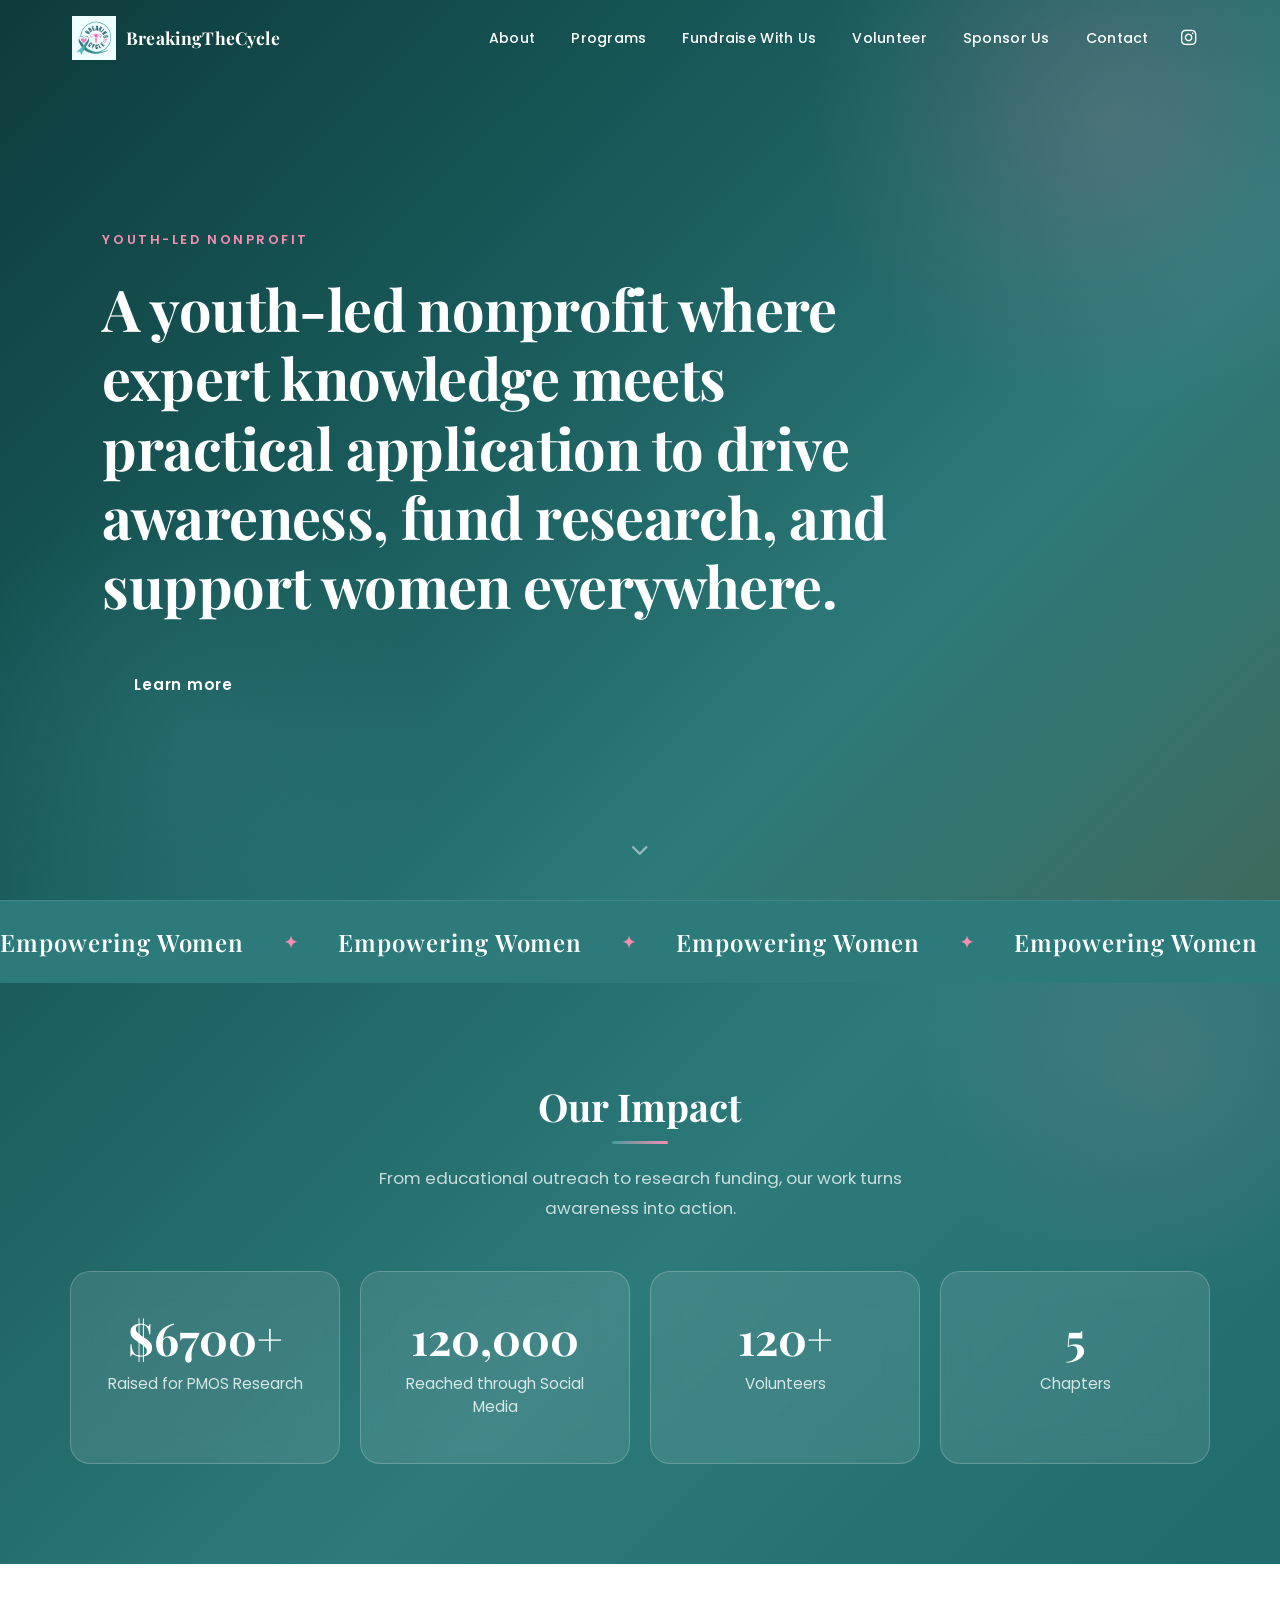
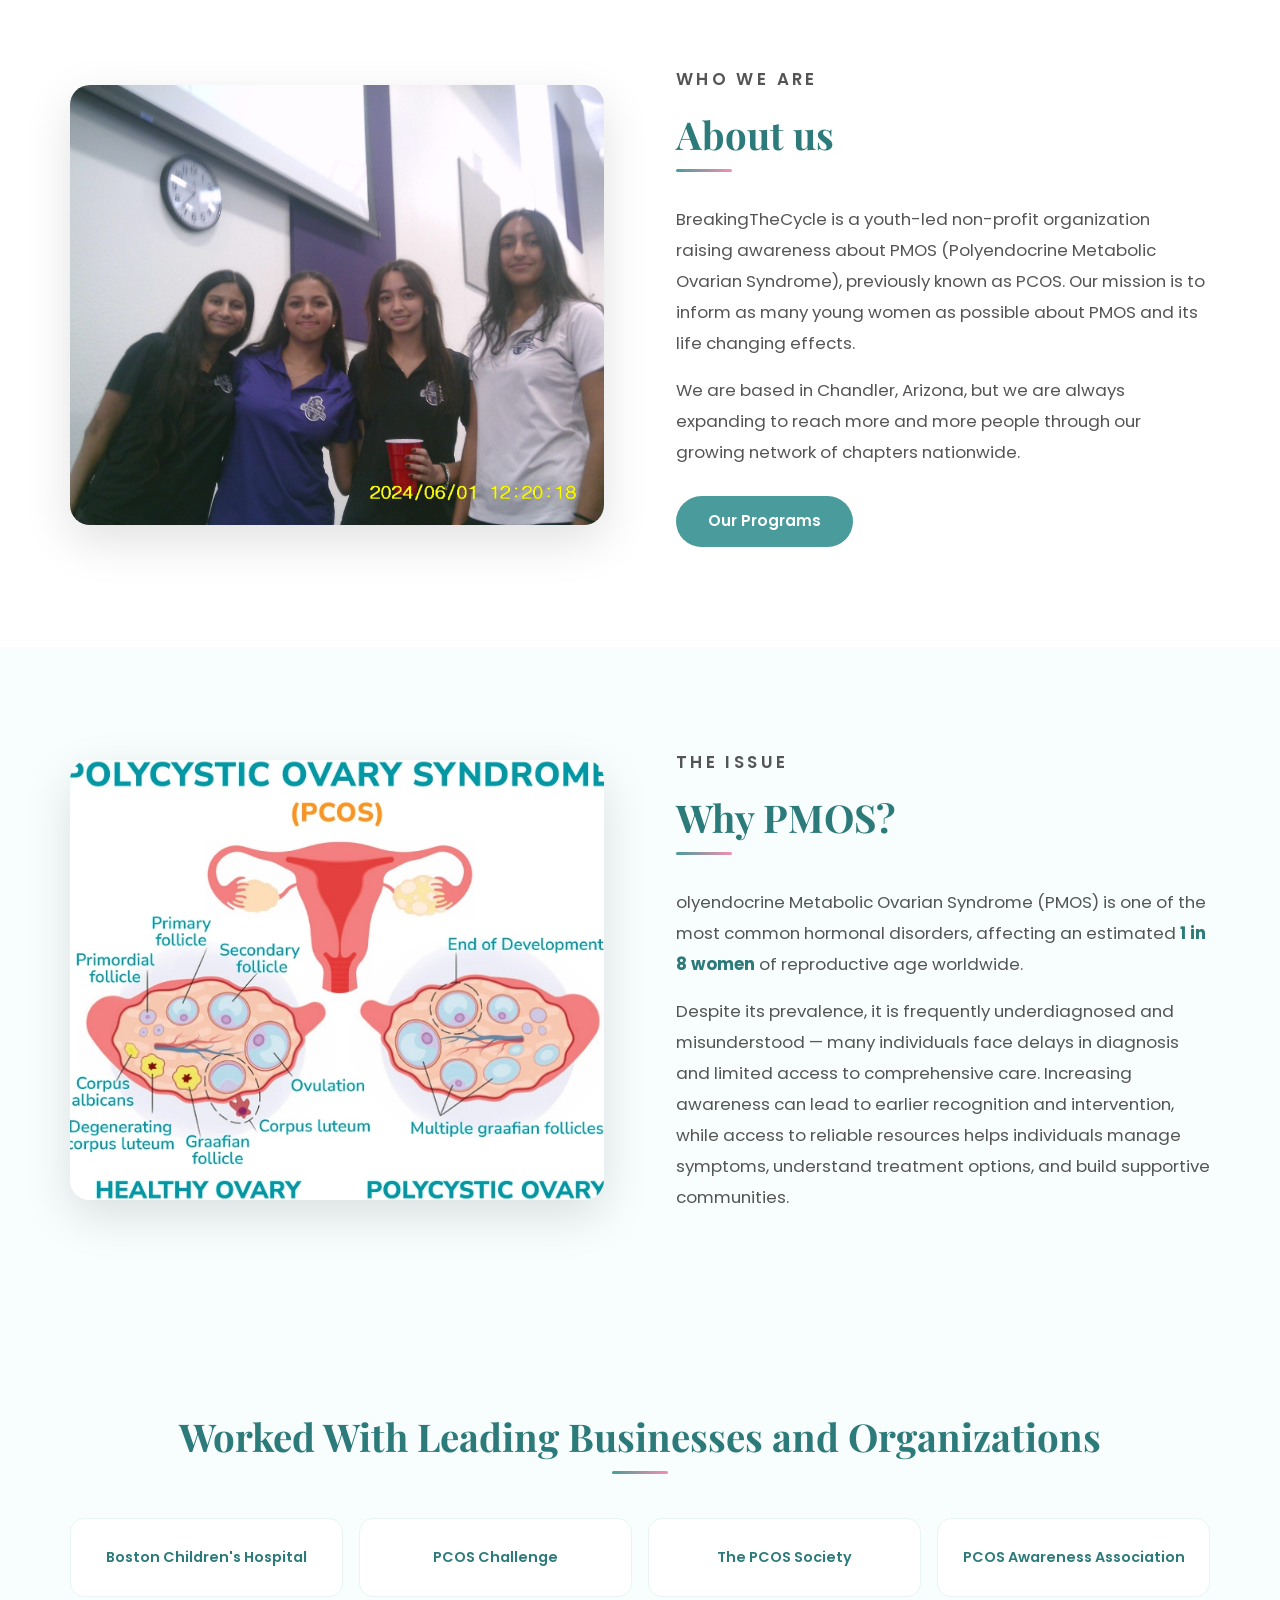
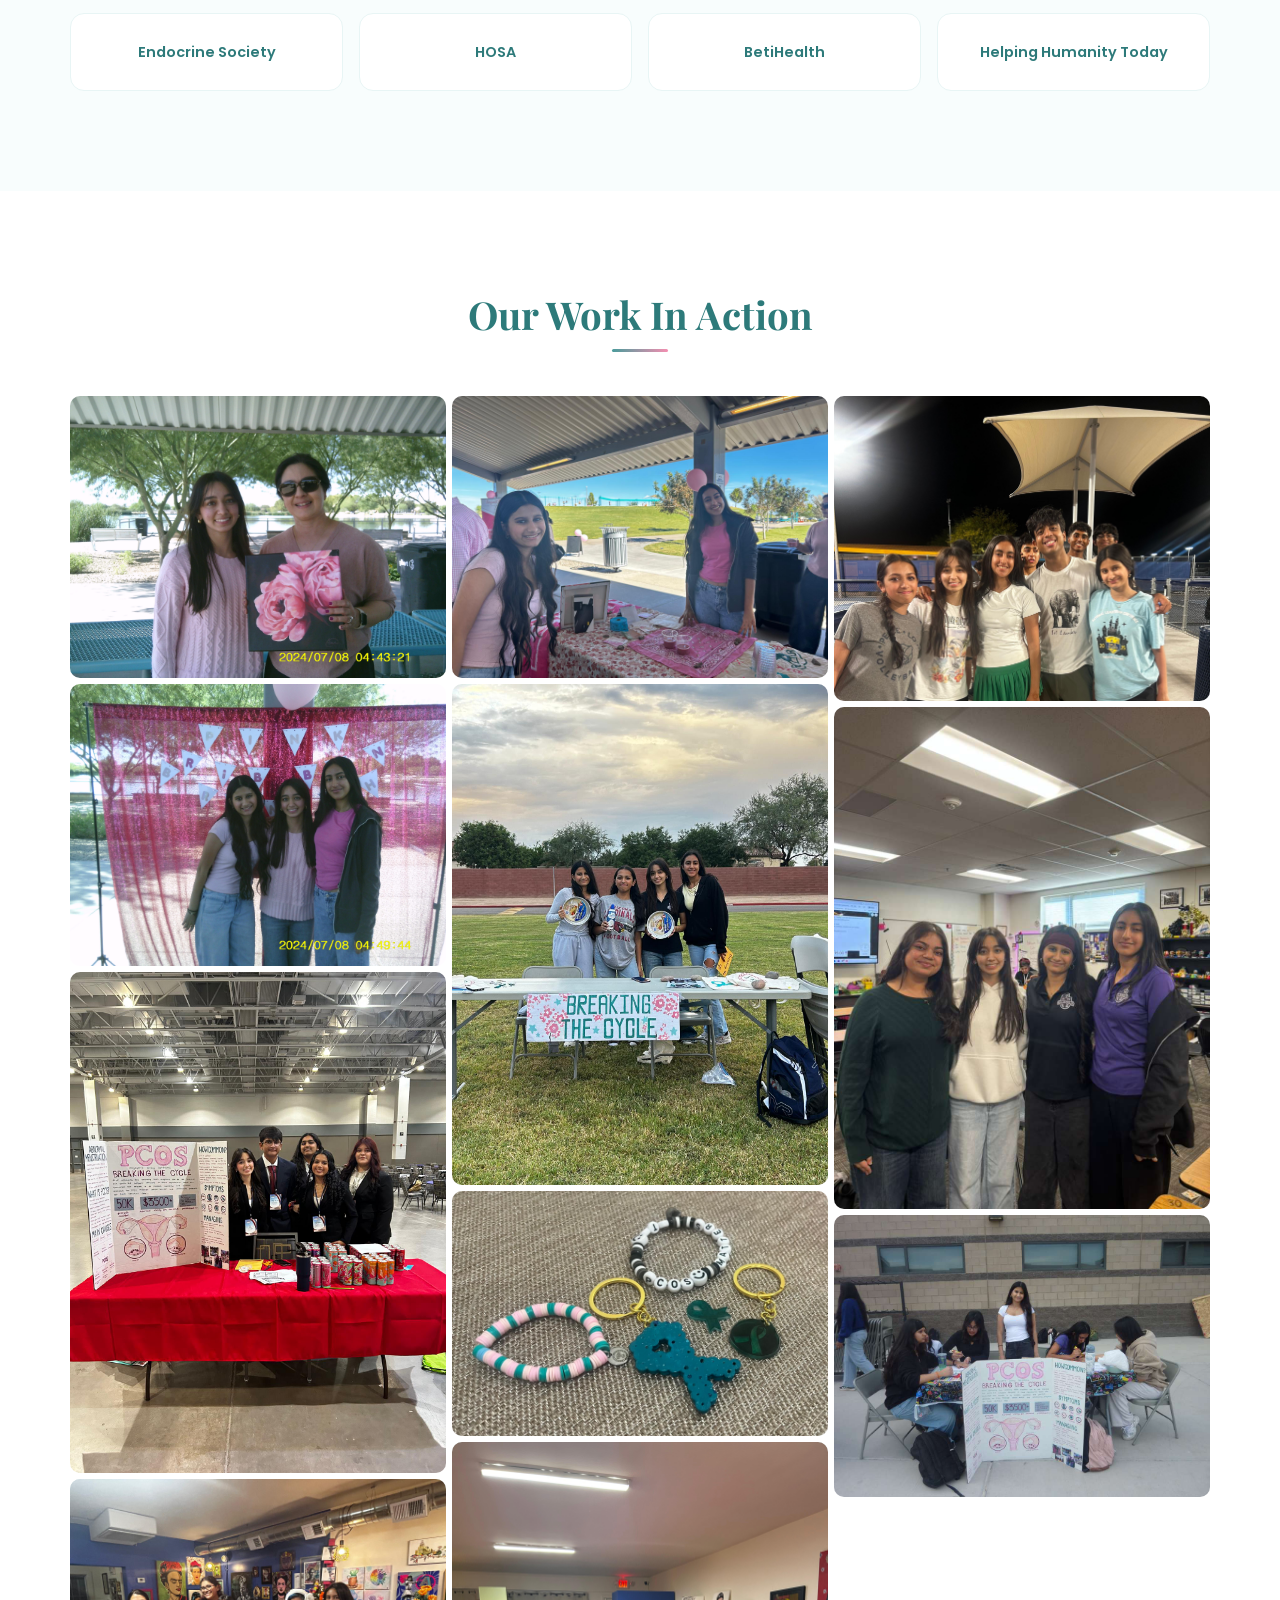
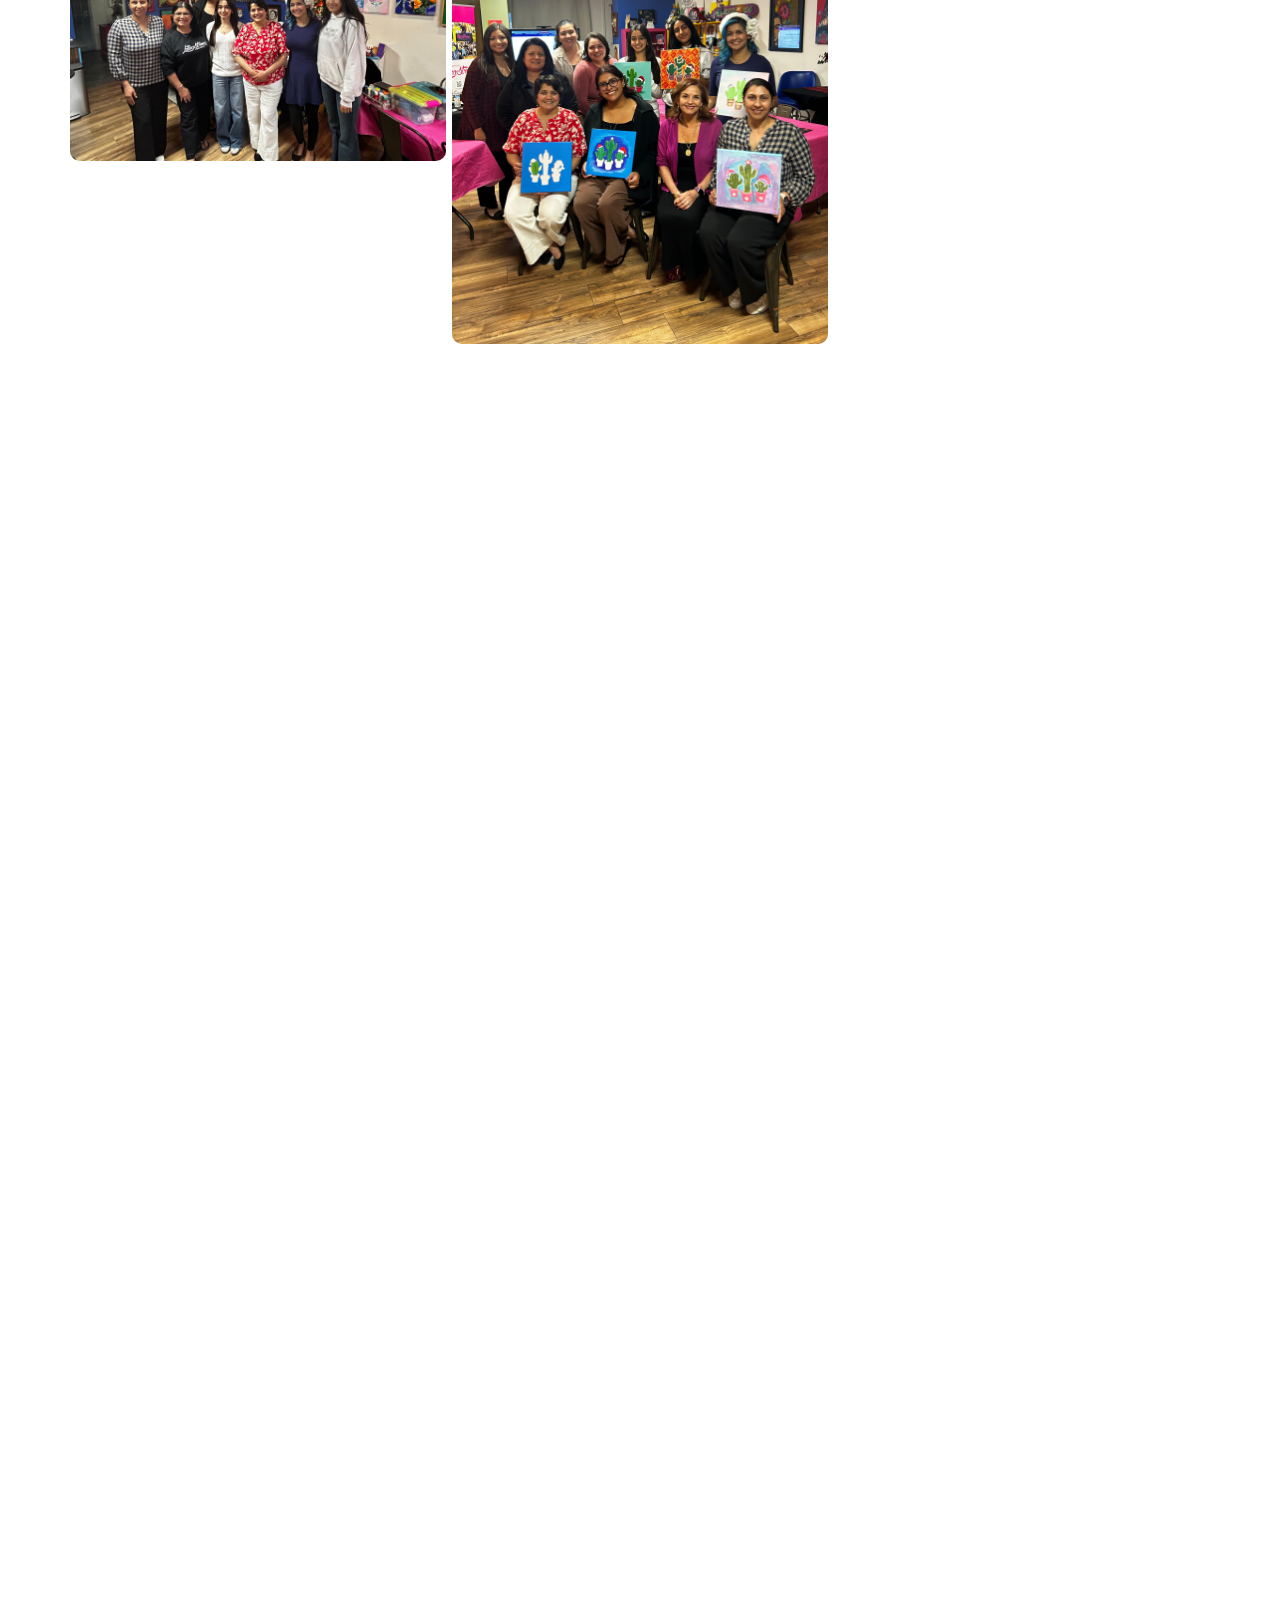
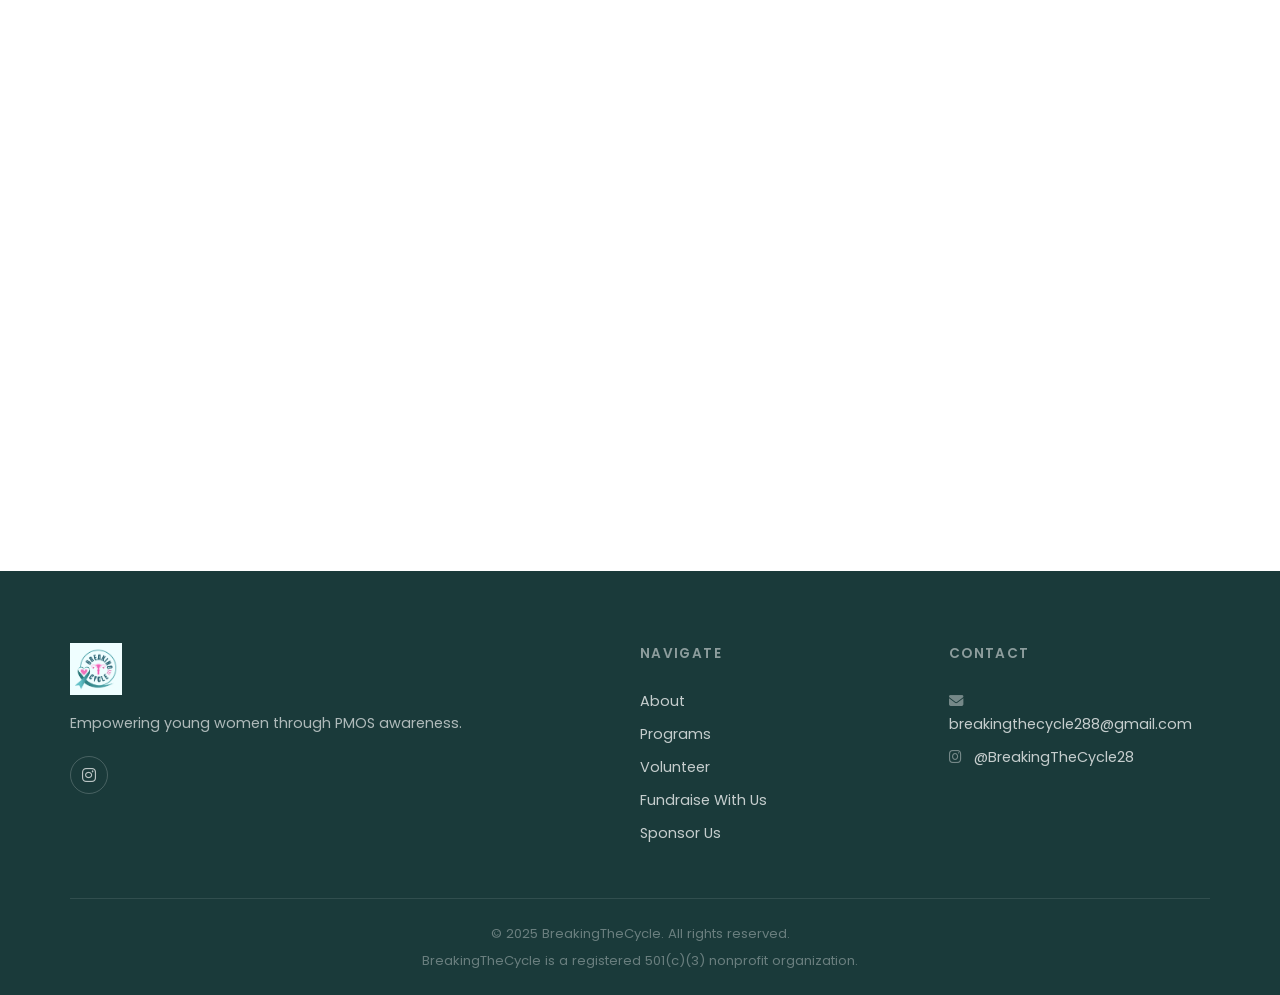
==== commit c8ed04d1: "Add files via upload" ====
--- a/index.html
+++ b/index.html
@@ -267,6 +267,7 @@
         </div>
         <div class="footer-bottom">
             <p>&copy; 2025 BreakingTheCycle. All rights reserved.</p>
+            <p style="margin-top: 6px;">BreakingTheCycle is a registered 501(c)(3) nonprofit organization.</p>
         </div>
     </footer>
 
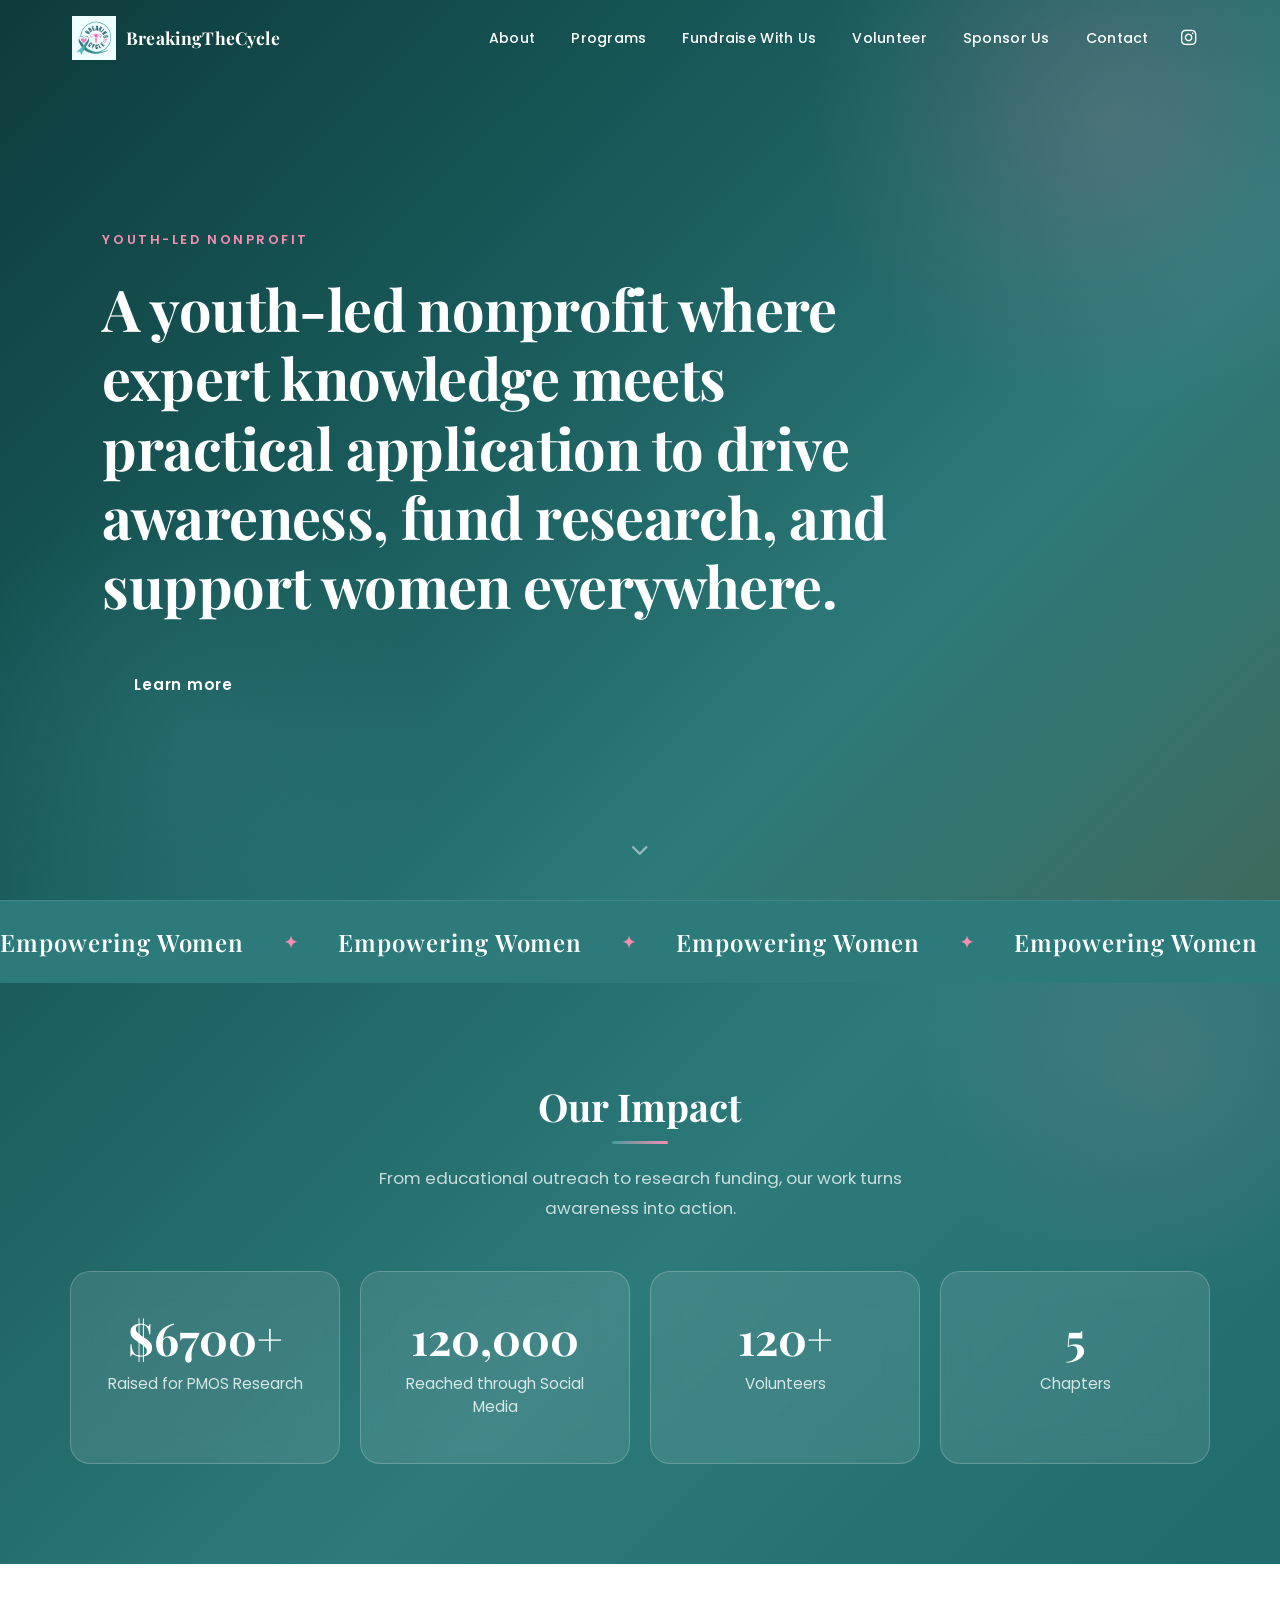
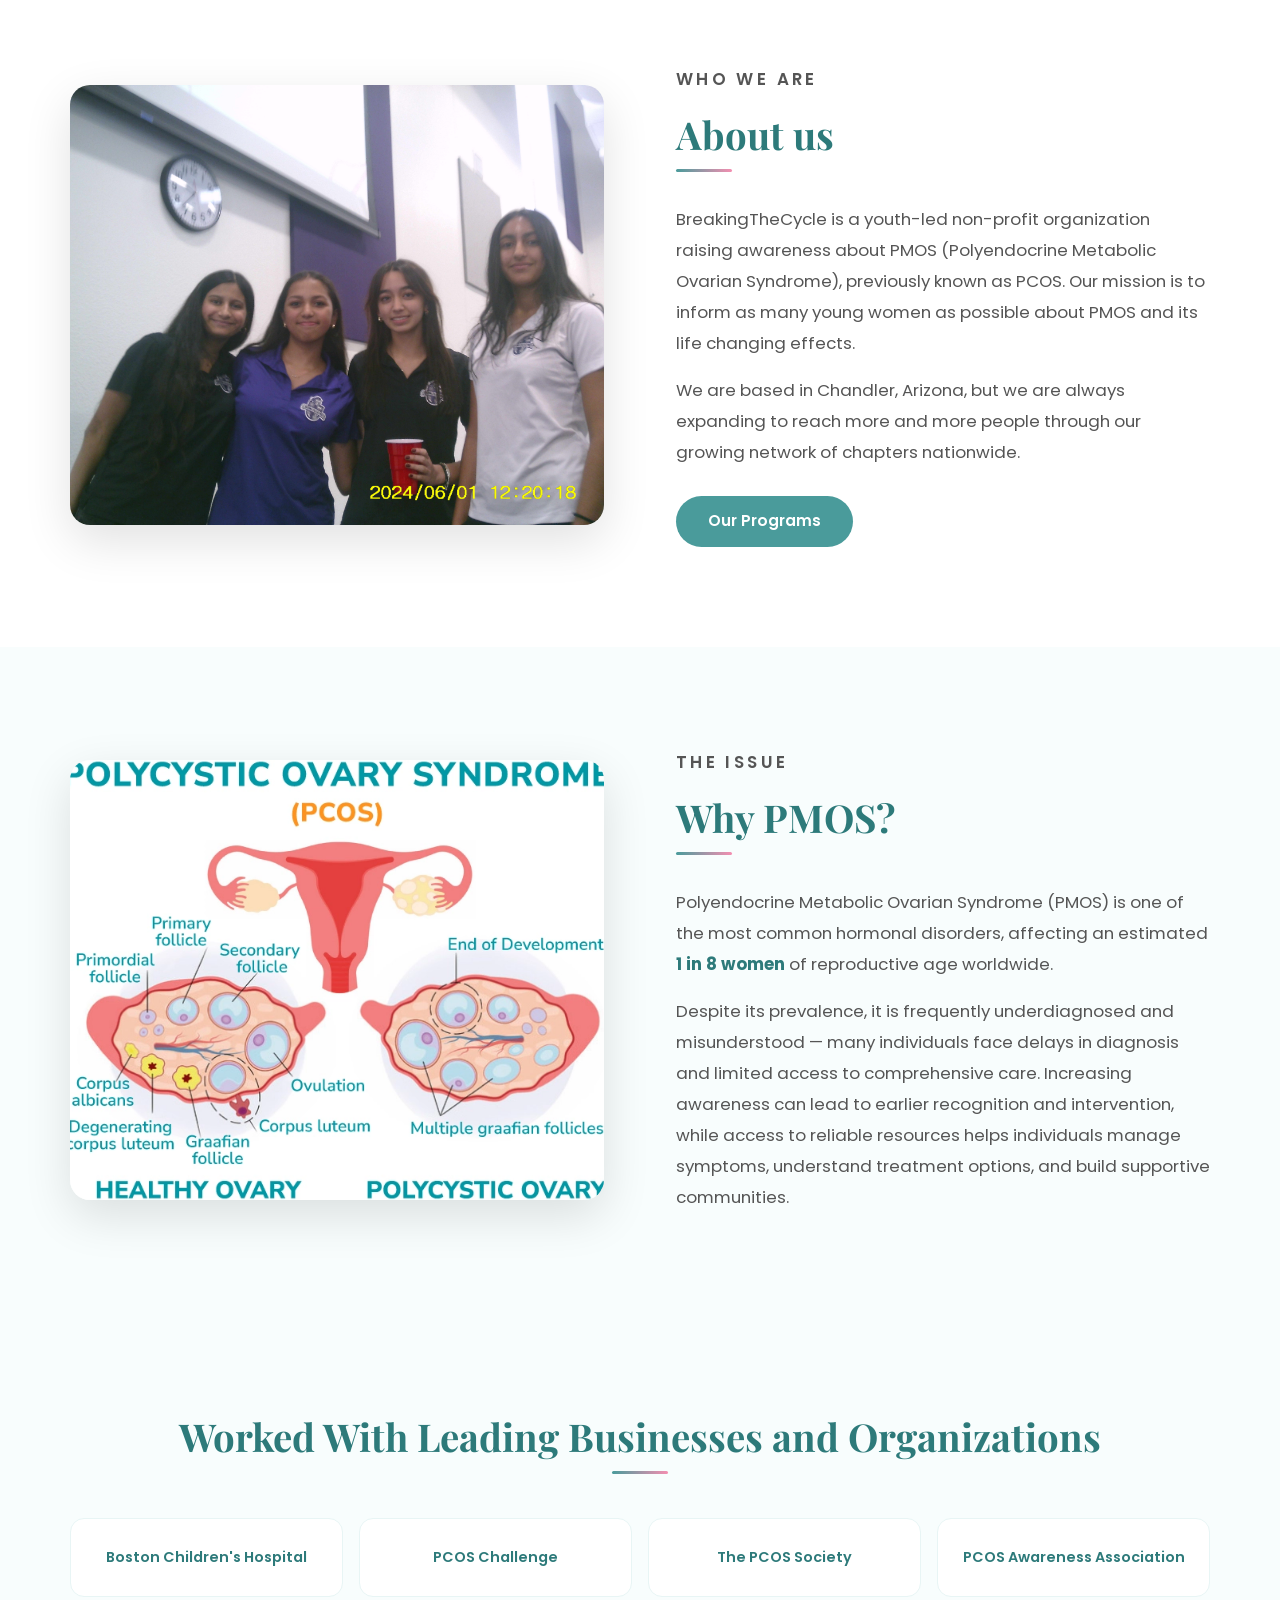
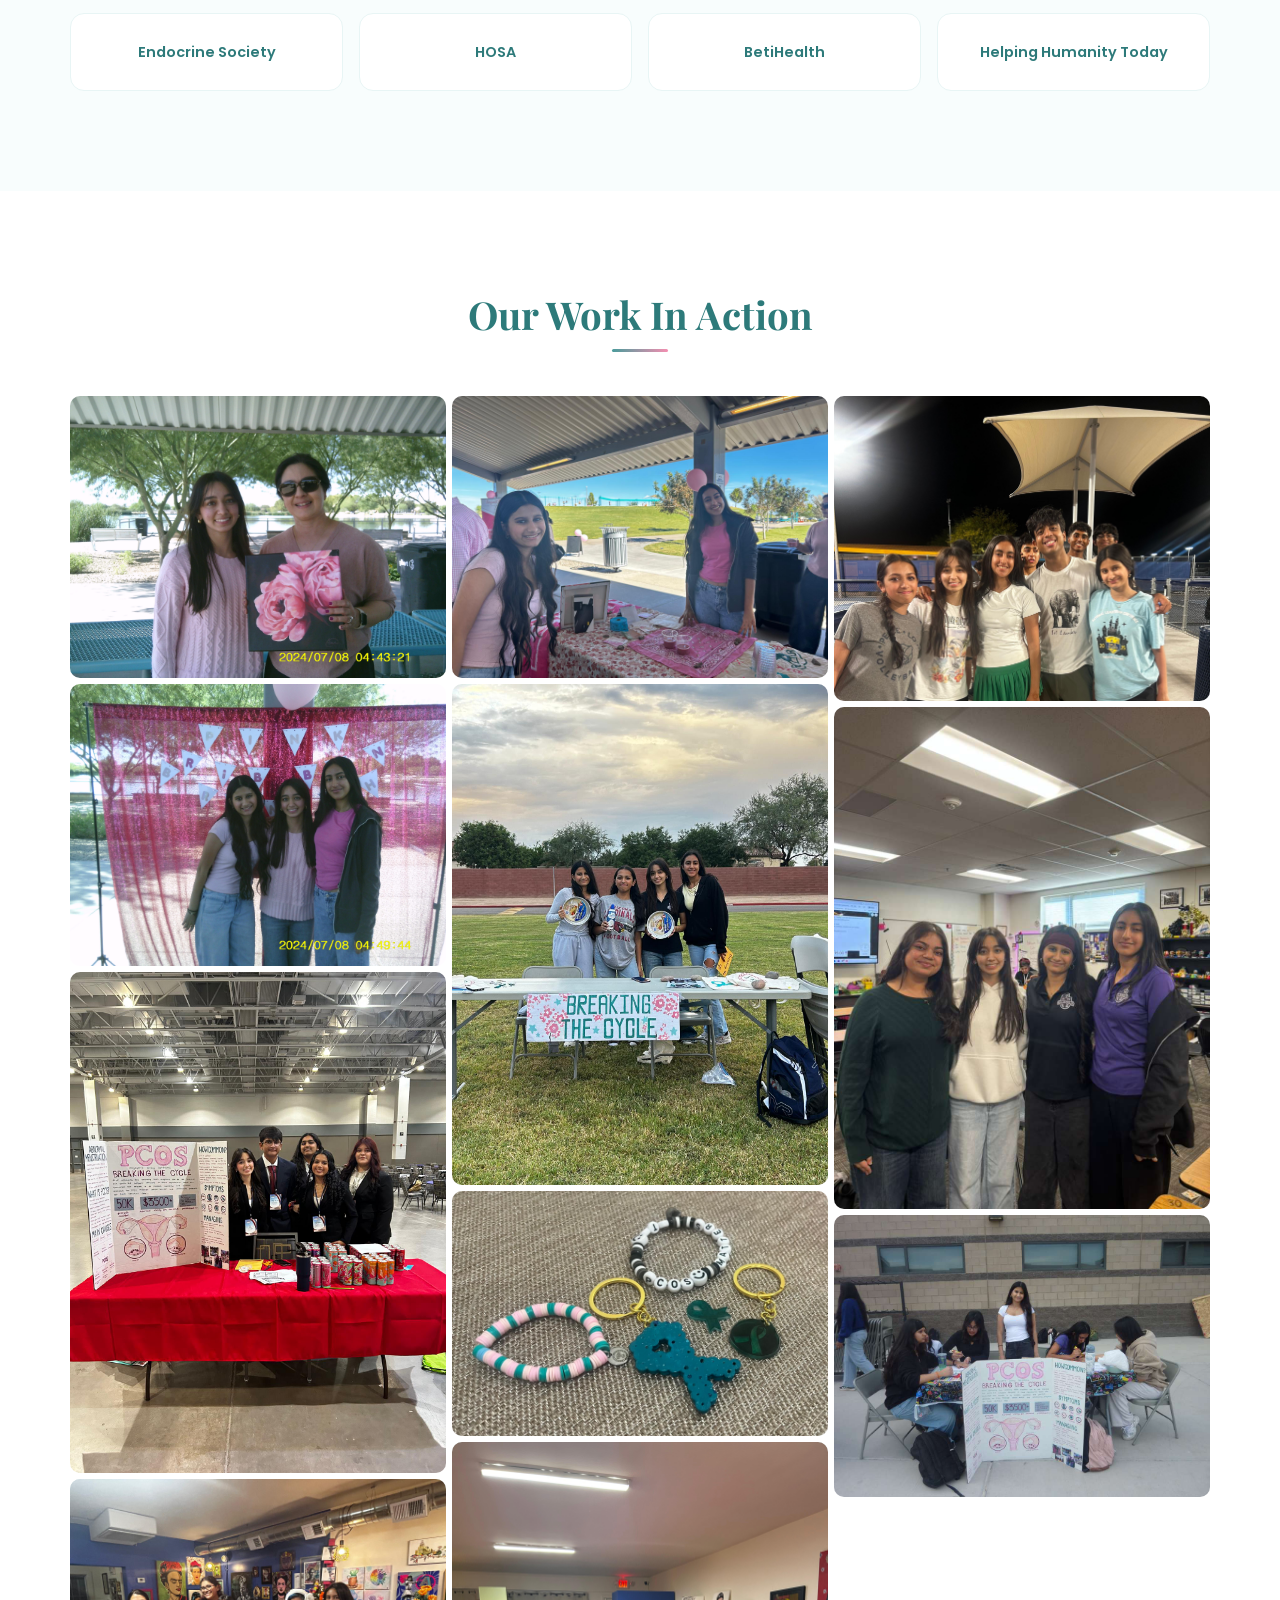
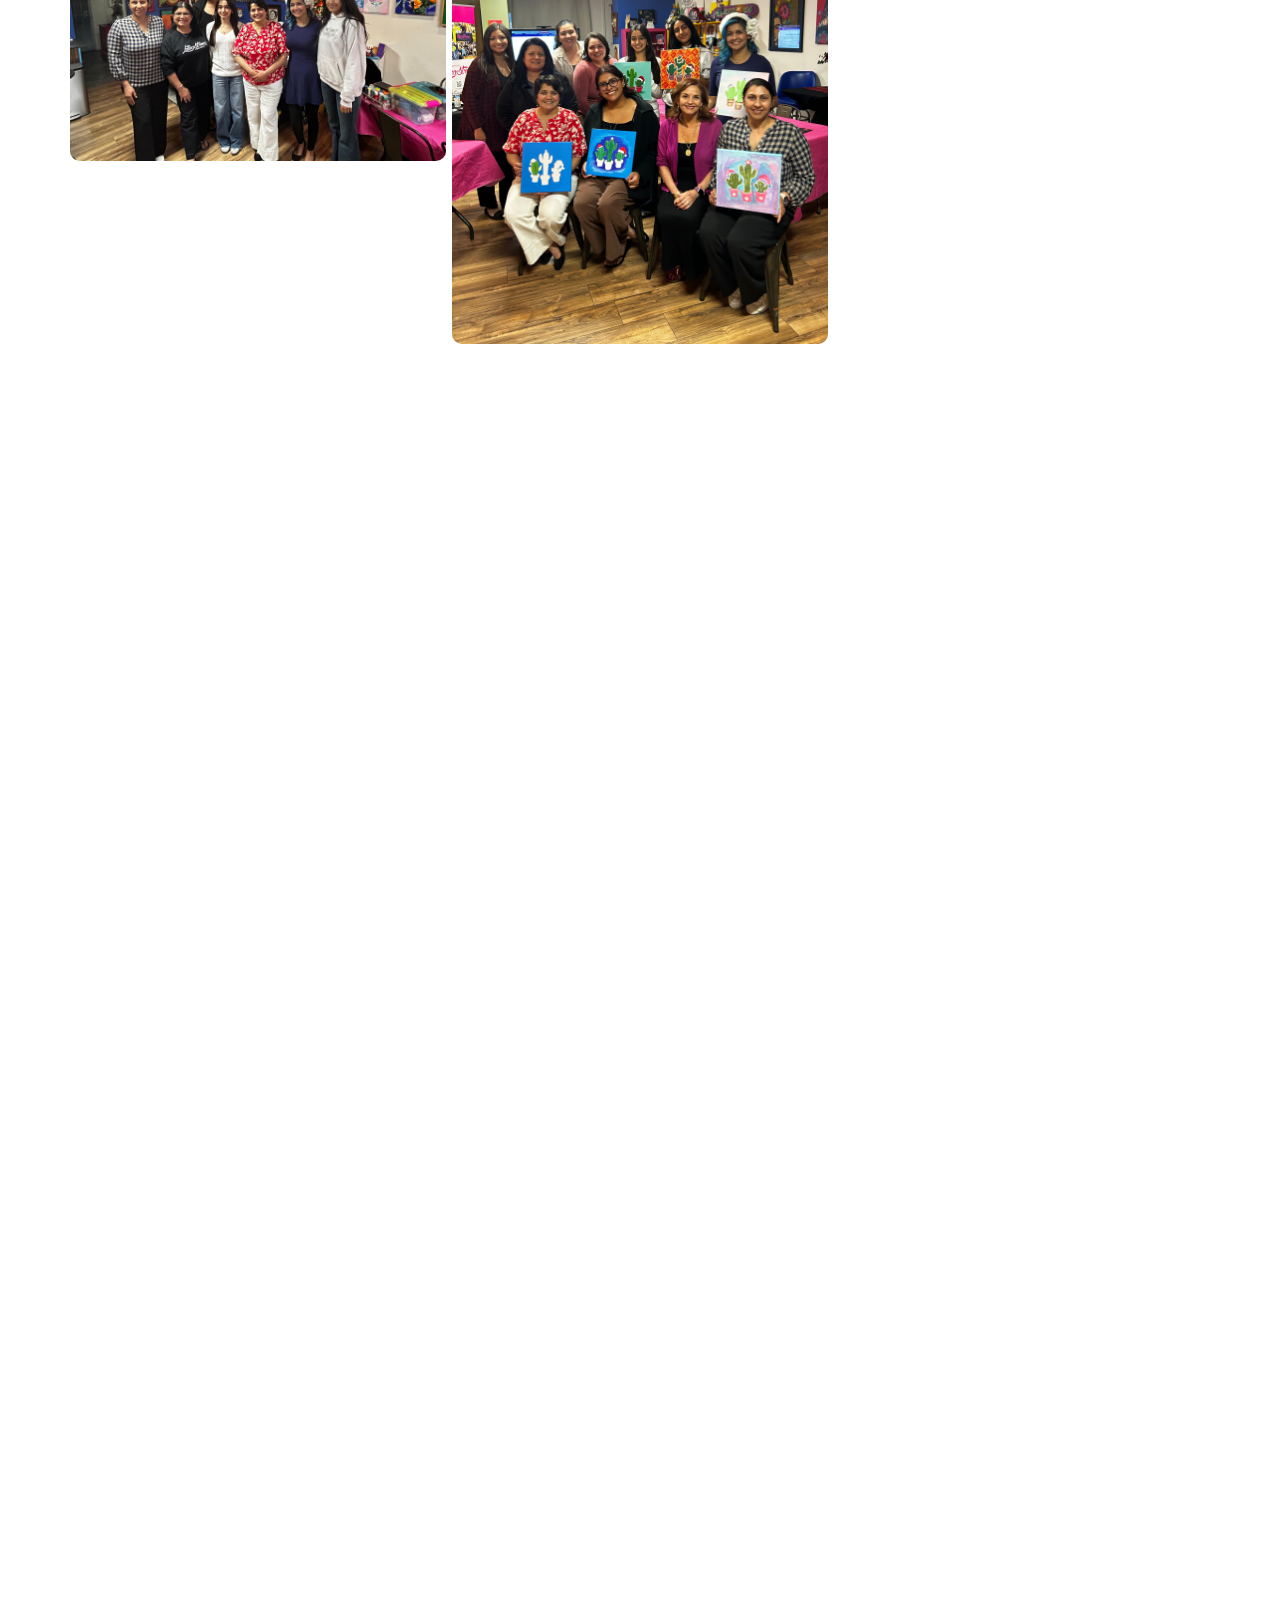
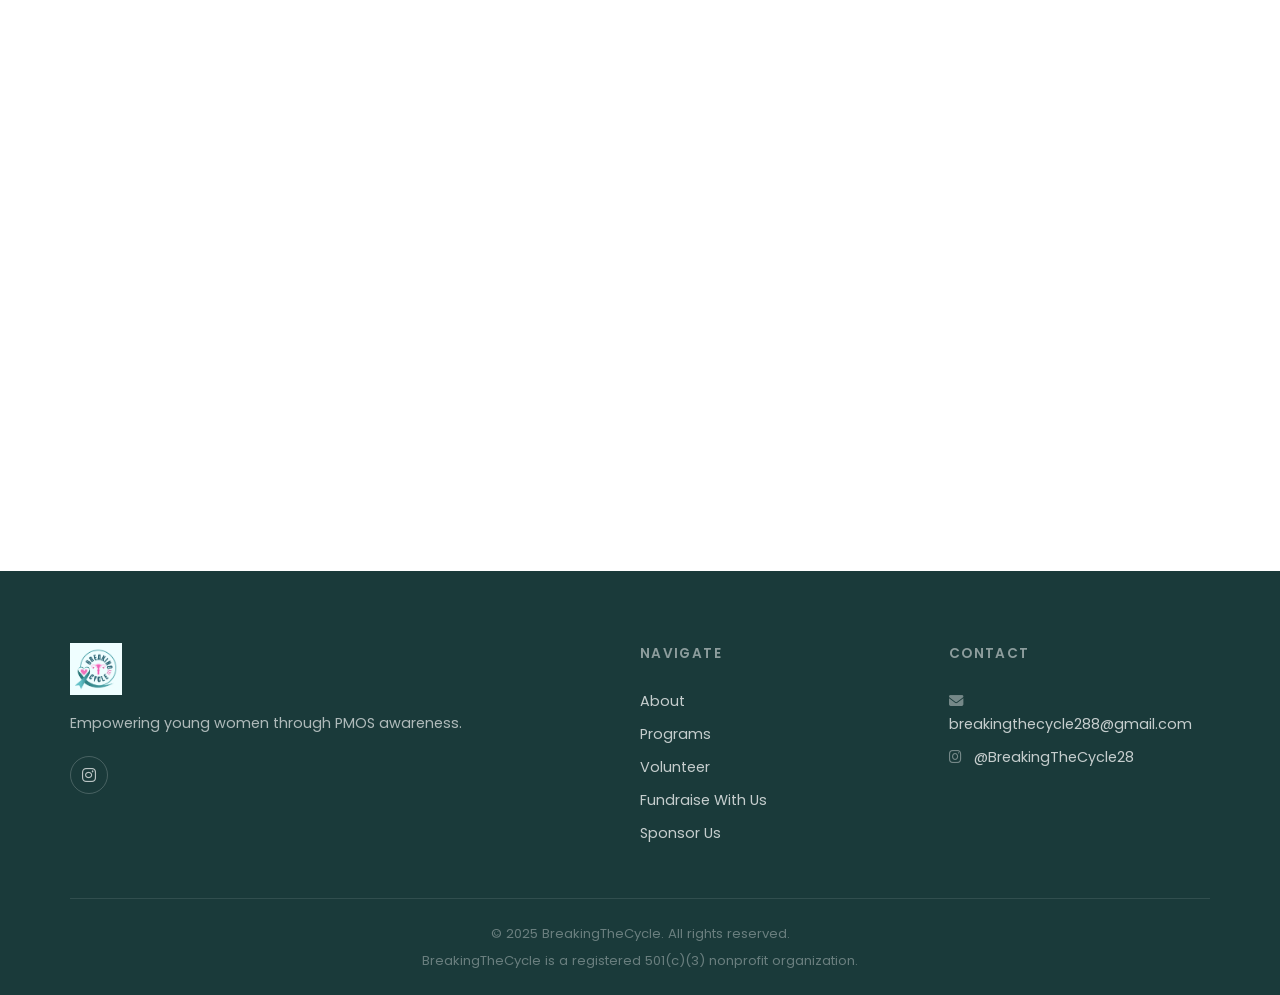
==== commit 13c2766d: "Fix typo in PMOS description" ====
--- a/index.html
+++ b/index.html
@@ -120,7 +120,7 @@
                     <p class="section-eyebrow">The Issue</p>
                     <h2 class="section-title left-align">Why PMOS?</h2>
                     <div class="section-line left-align"></div>
-                    <p>olyendocrine Metabolic Ovarian Syndrome (PMOS) is one of the most common hormonal disorders, affecting an estimated <strong>1 in 8 women</strong> of reproductive age worldwide.</p>
+                    <p>Polyendocrine Metabolic Ovarian Syndrome (PMOS) is one of the most common hormonal disorders, affecting an estimated <strong>1 in 8 women</strong> of reproductive age worldwide.</p>
                     <p>Despite its prevalence, it is frequently underdiagnosed and misunderstood — many individuals face delays in diagnosis and limited access to comprehensive care. Increasing awareness can lead to earlier recognition and intervention, while access to reliable resources helps individuals manage symptoms, understand treatment options, and build supportive communities.</p>
                 </div>
                 <div class="two-col-image">
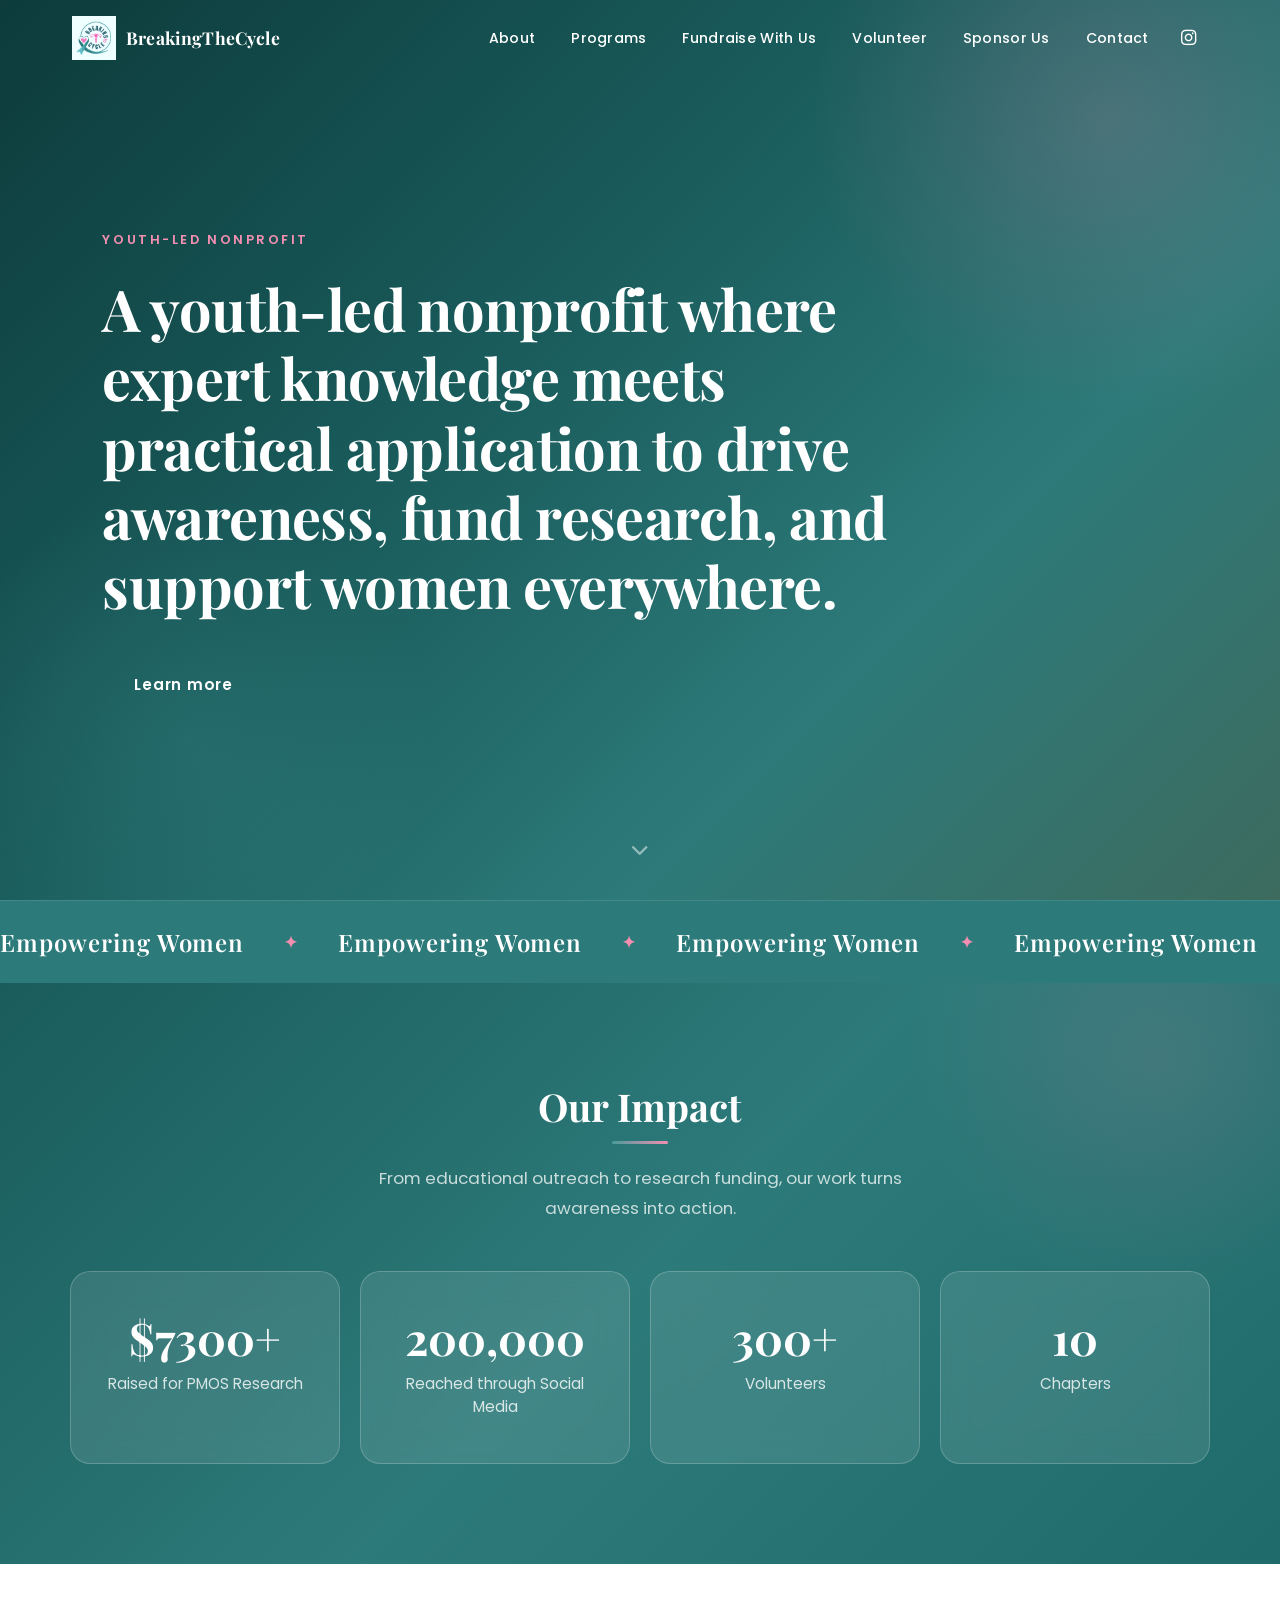
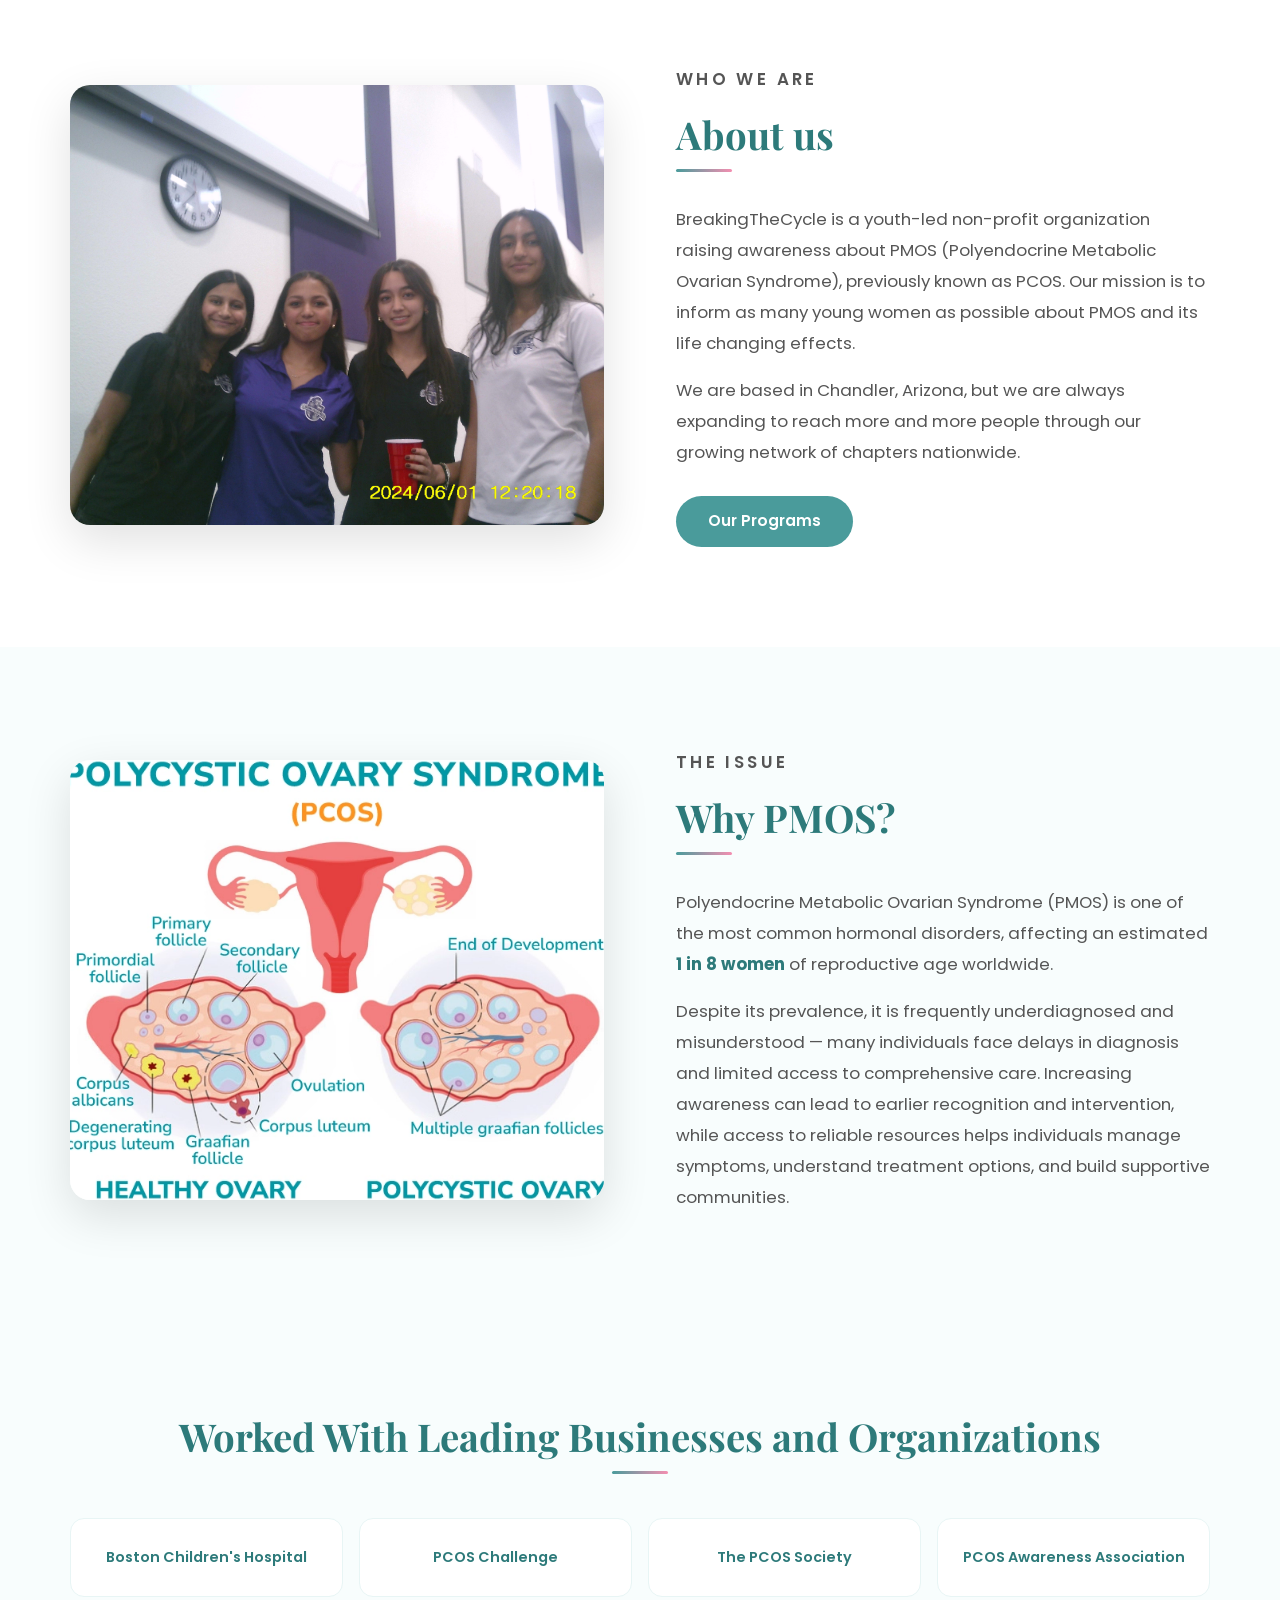
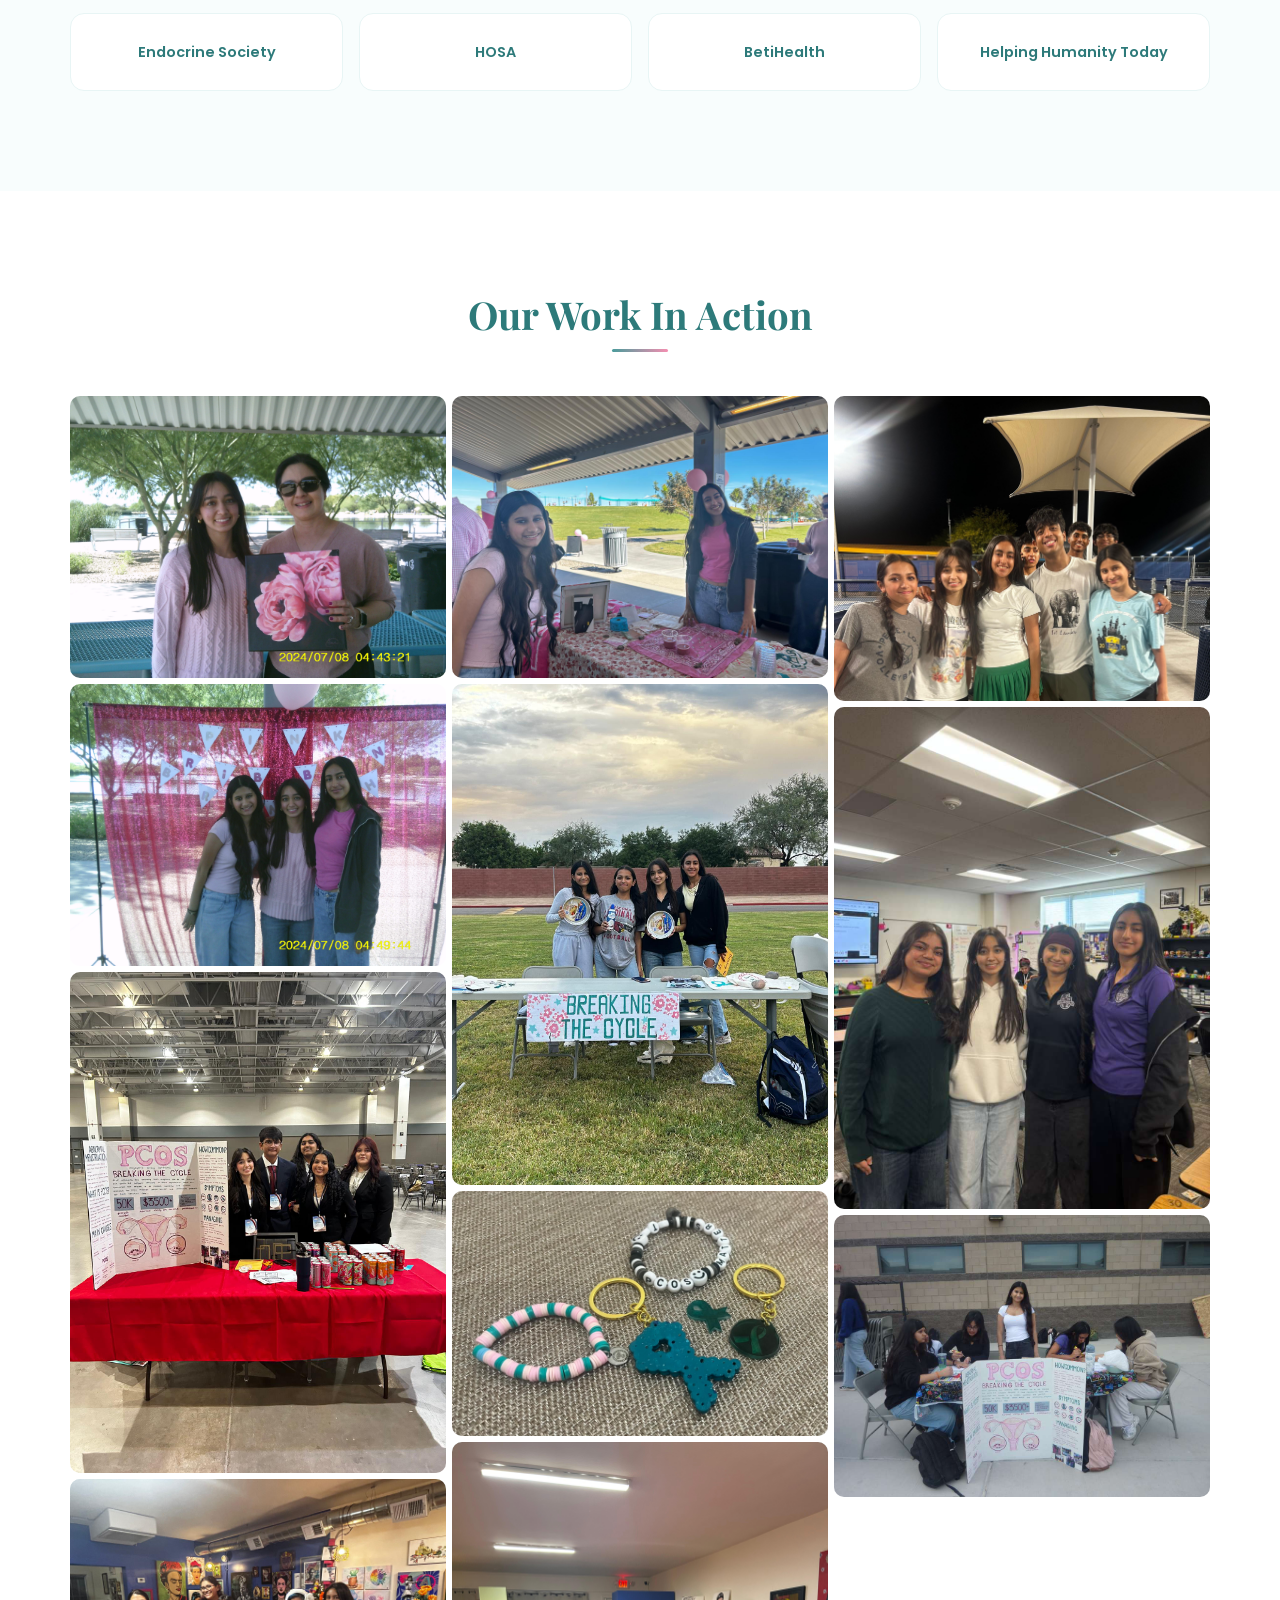
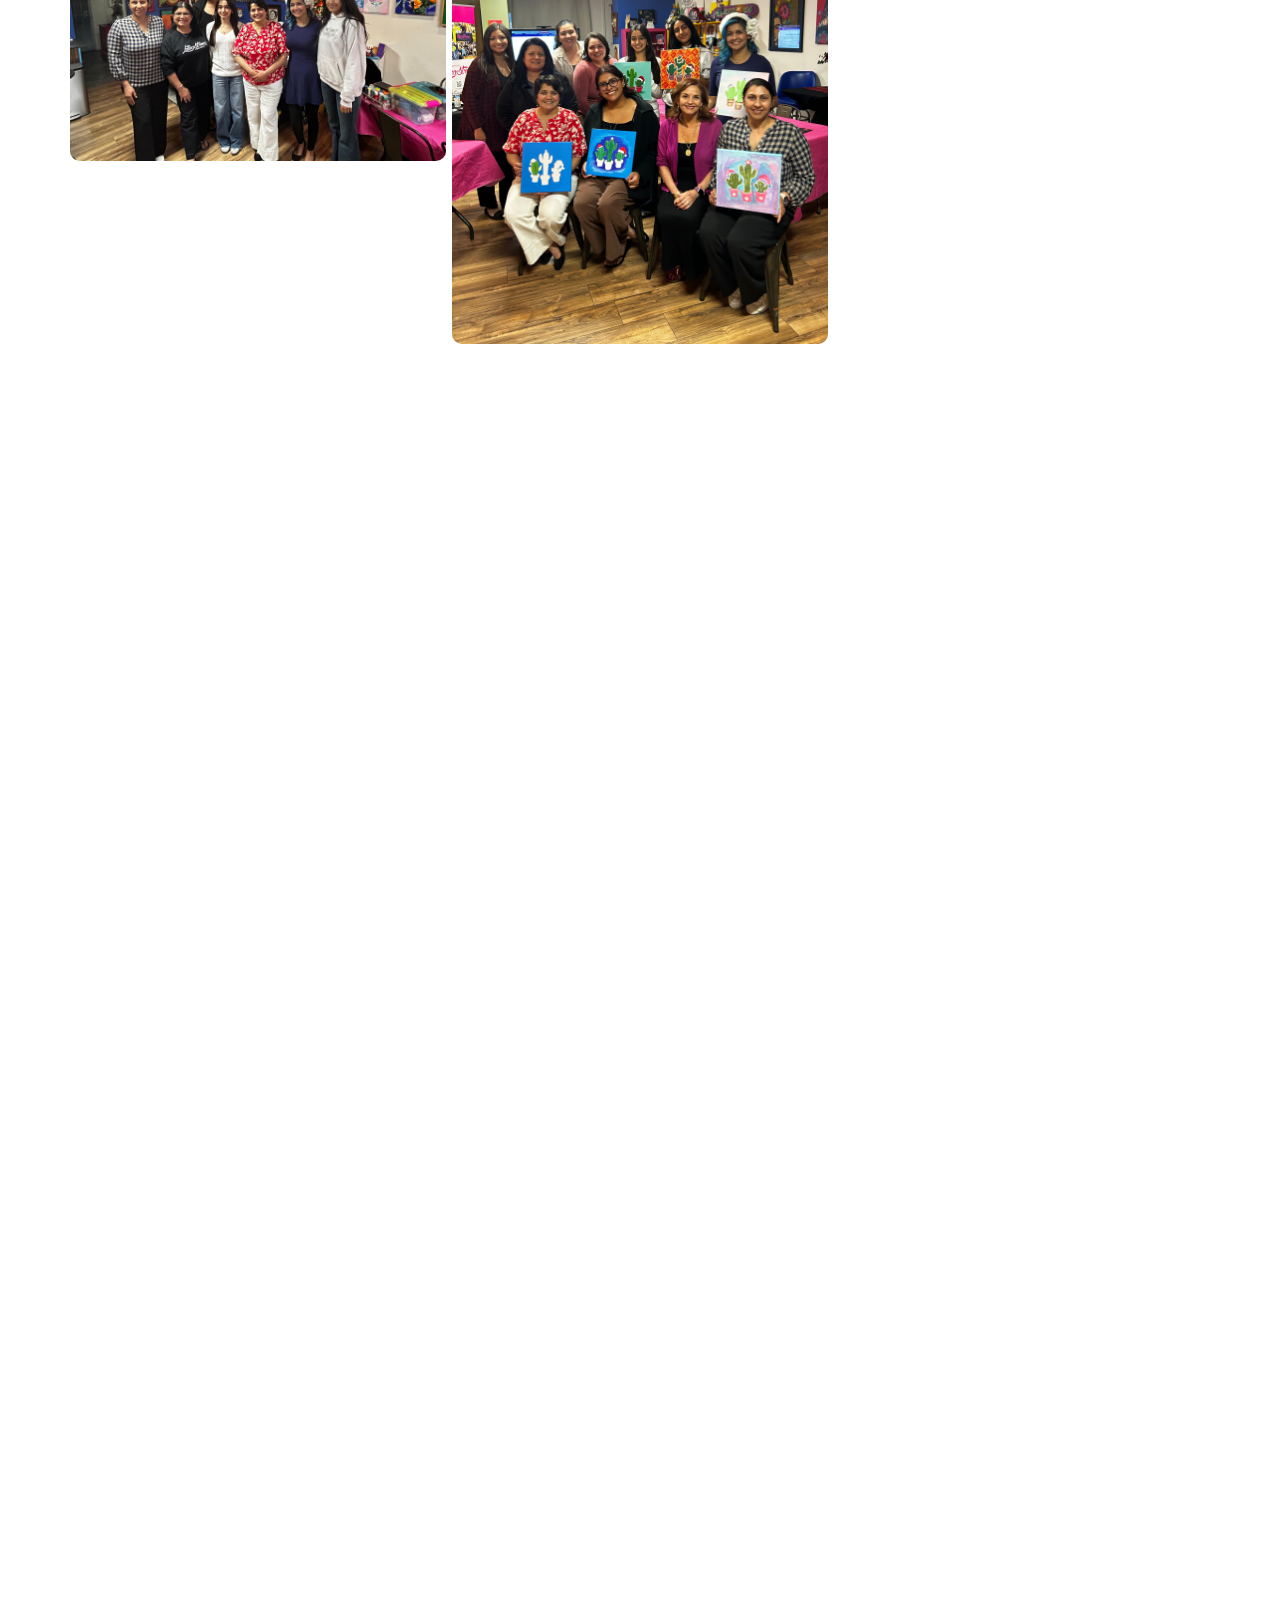
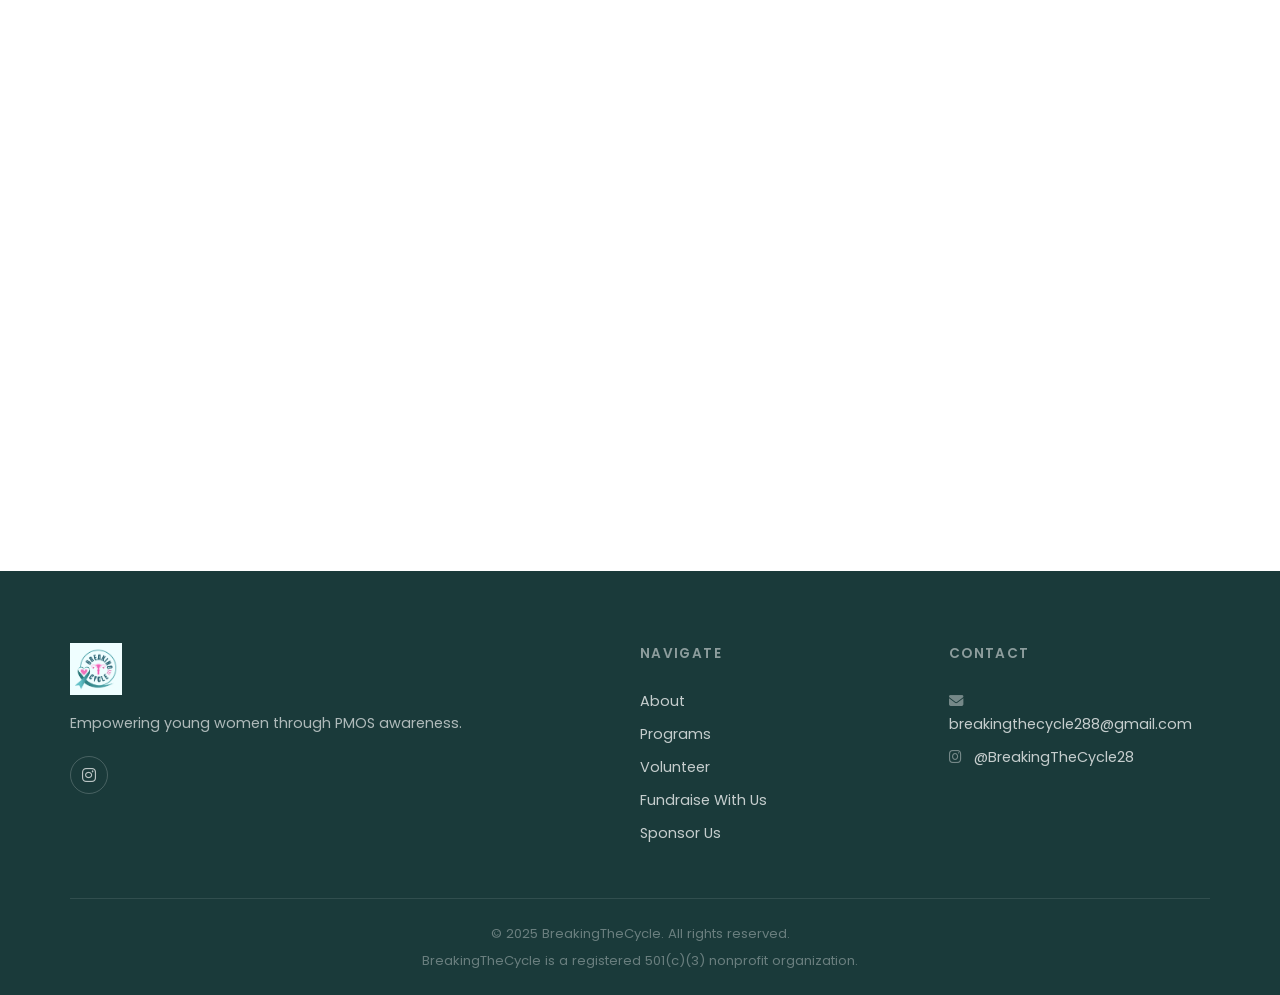
==== commit b65bf618: "Update title and statistics for PMOS awareness" ====
--- a/index.html
+++ b/index.html
@@ -3,7 +3,7 @@
 <head>
     <meta charset="utf-8">
     <meta name="viewport" content="width=device-width, initial-scale=1.0">
-    <title>BreakingTheCycle | PCOS Awareness Nonprofit</title>
+    <title>BreakingTheCycle | PMOS Awareness Nonprofit</title>
     <link rel="icon" href="logo.png" type="image/png">
     <link rel="stylesheet" href="style.css">
     <link href="https://fonts.googleapis.com/css2?family=Poppins:wght@300;400;500;600;700&family=Playfair+Display:ital,wght@0,400;0,600;0,700;1,400&display=swap" rel="stylesheet">
@@ -74,19 +74,19 @@
             <p class="section-subtitle">From educational outreach to research funding, our work turns awareness into action.</p>
             <div class="impact-grid">
                 <div class="impact-card">
-                    <div class="impact-number" data-target="6700" data-prefix="$" data-suffix="+">$0+</div>
+                    <div class="impact-number" data-target="7300" data-prefix="$" data-suffix="+">$0+</div>
                     <p>Raised for PMOS Research</p>
                 </div>
                 <div class="impact-card">
-                    <div class="impact-number" data-target="120000" data-comma="true">0</div>
+                    <div class="impact-number" data-target="200000" data-comma="true">0</div>
                     <p>Reached through Social Media</p>
                 </div>
                 <div class="impact-card">
-                    <div class="impact-number" data-target="120" data-suffix="+">0+</div>
+                    <div class="impact-number" data-target="300" data-suffix="+">0+</div>
                     <p>Volunteers</p>
                 </div>
                 <div class="impact-card">
-                    <div class="impact-number" data-target="5">0</div>
+                    <div class="impact-number" data-target="10">0</div>
                     <p>Chapters</p>
                 </div>
             </div>
@@ -192,15 +192,15 @@
                 </div>
                 <div class="chapter-info-side">
                     <div class="chapter-stat-card">
-                        <span class="chapter-num">5</span>
+                        <span class="chapter-num">10</span>
                         <span class="chapter-label">Active Chapters</span>
                     </div>
                     <div class="chapter-stat-card">
-                        <span class="chapter-num">120+</span>
+                        <span class="chapter-num">300+</span>
                         <span class="chapter-label">Volunteers Nationwide</span>
                     </div>
                     <div class="chapter-stat-card">
-                        <span class="chapter-num">$6,700+</span>
+                        <span class="chapter-num">$7,300+</span>
                         <span class="chapter-label">Raised for Research</span>
                     </div>
                     <p class="chapter-desc">Join our growing network of passionate advocates fighting to bring PMOS awareness to communities everywhere.</p>
